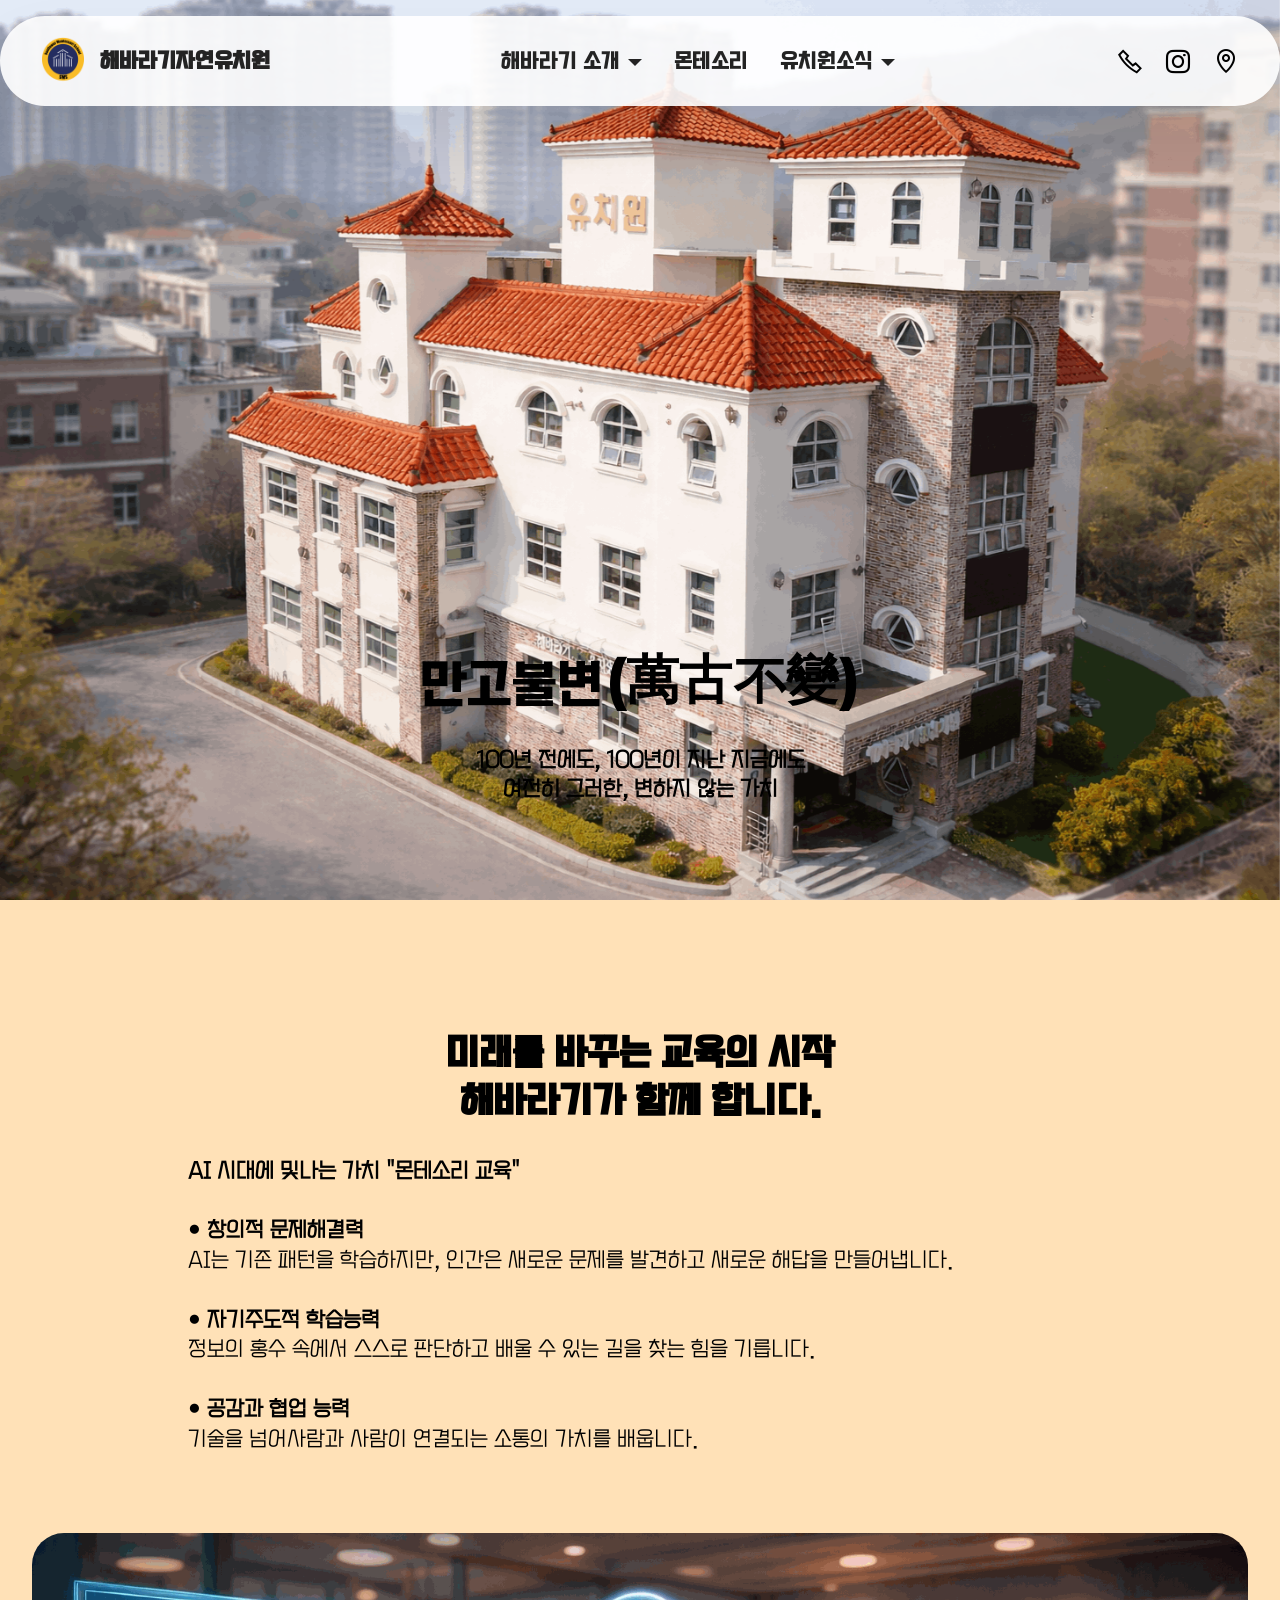
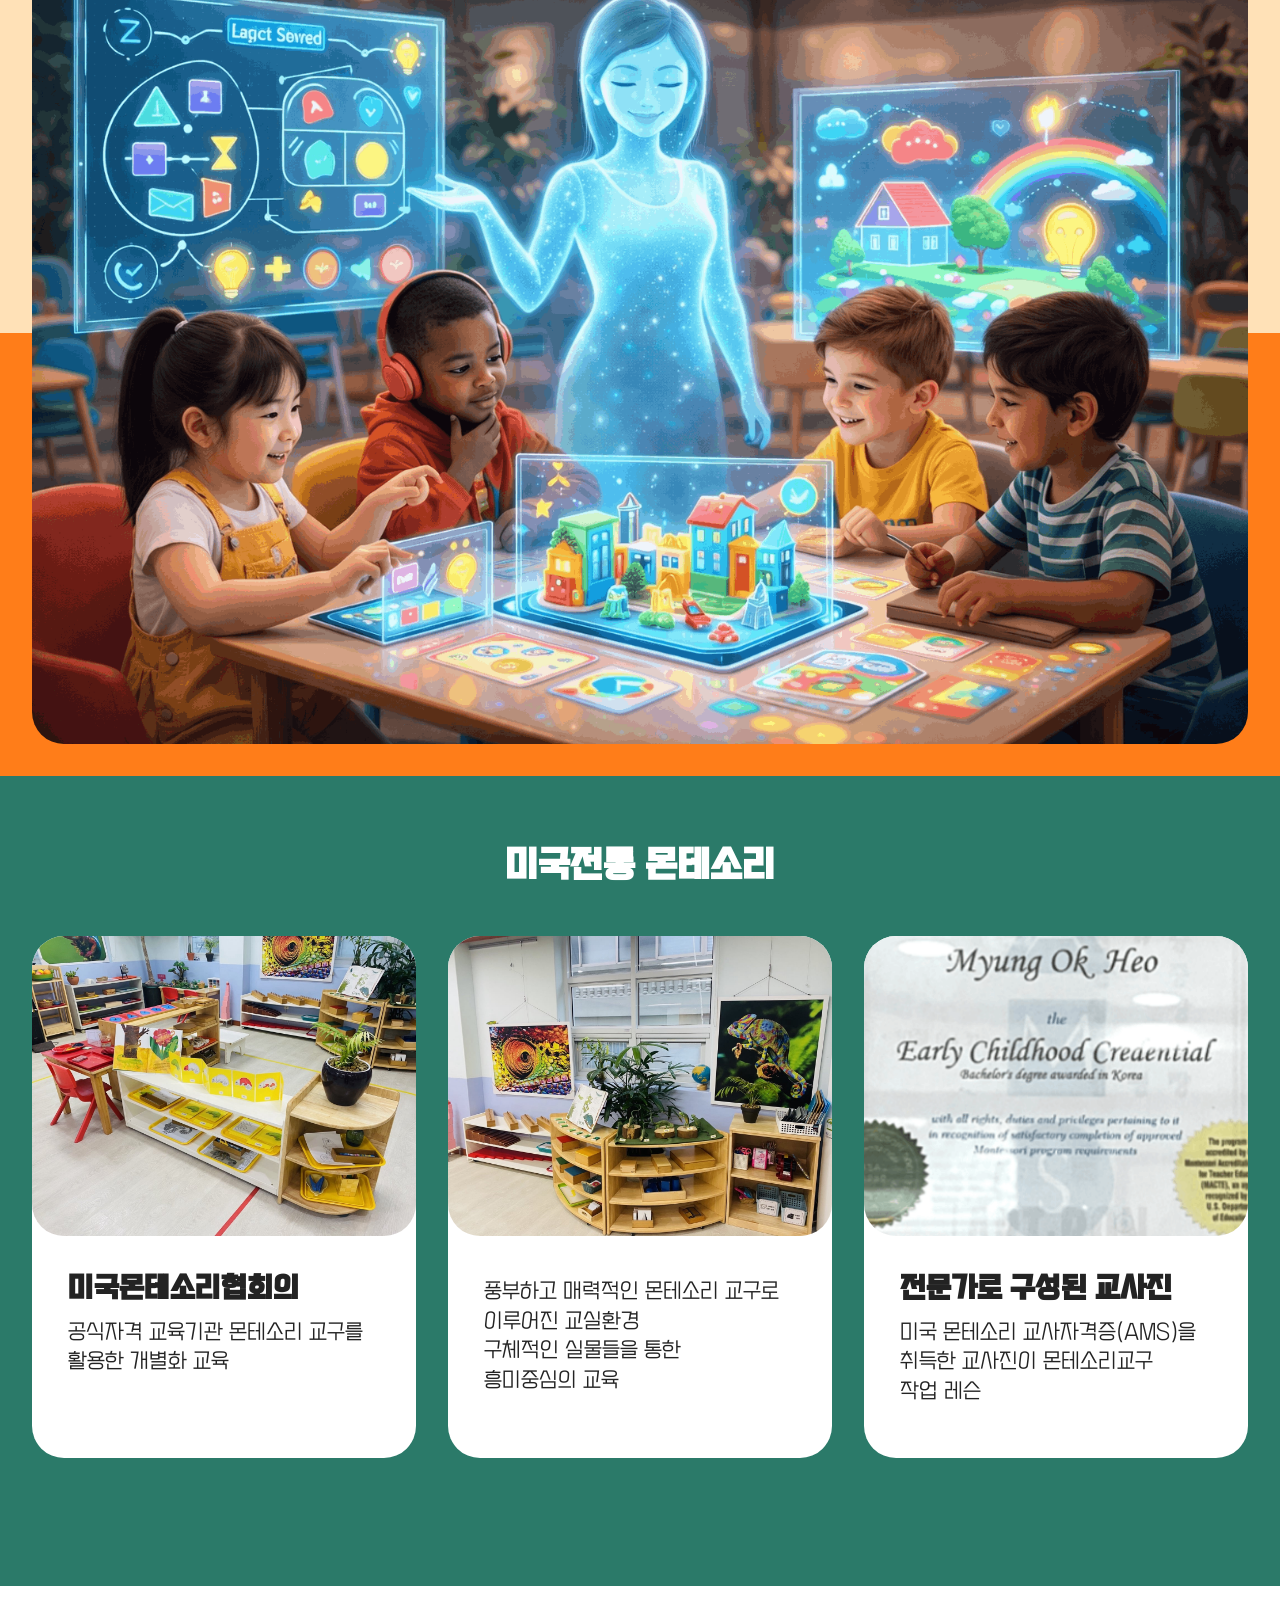
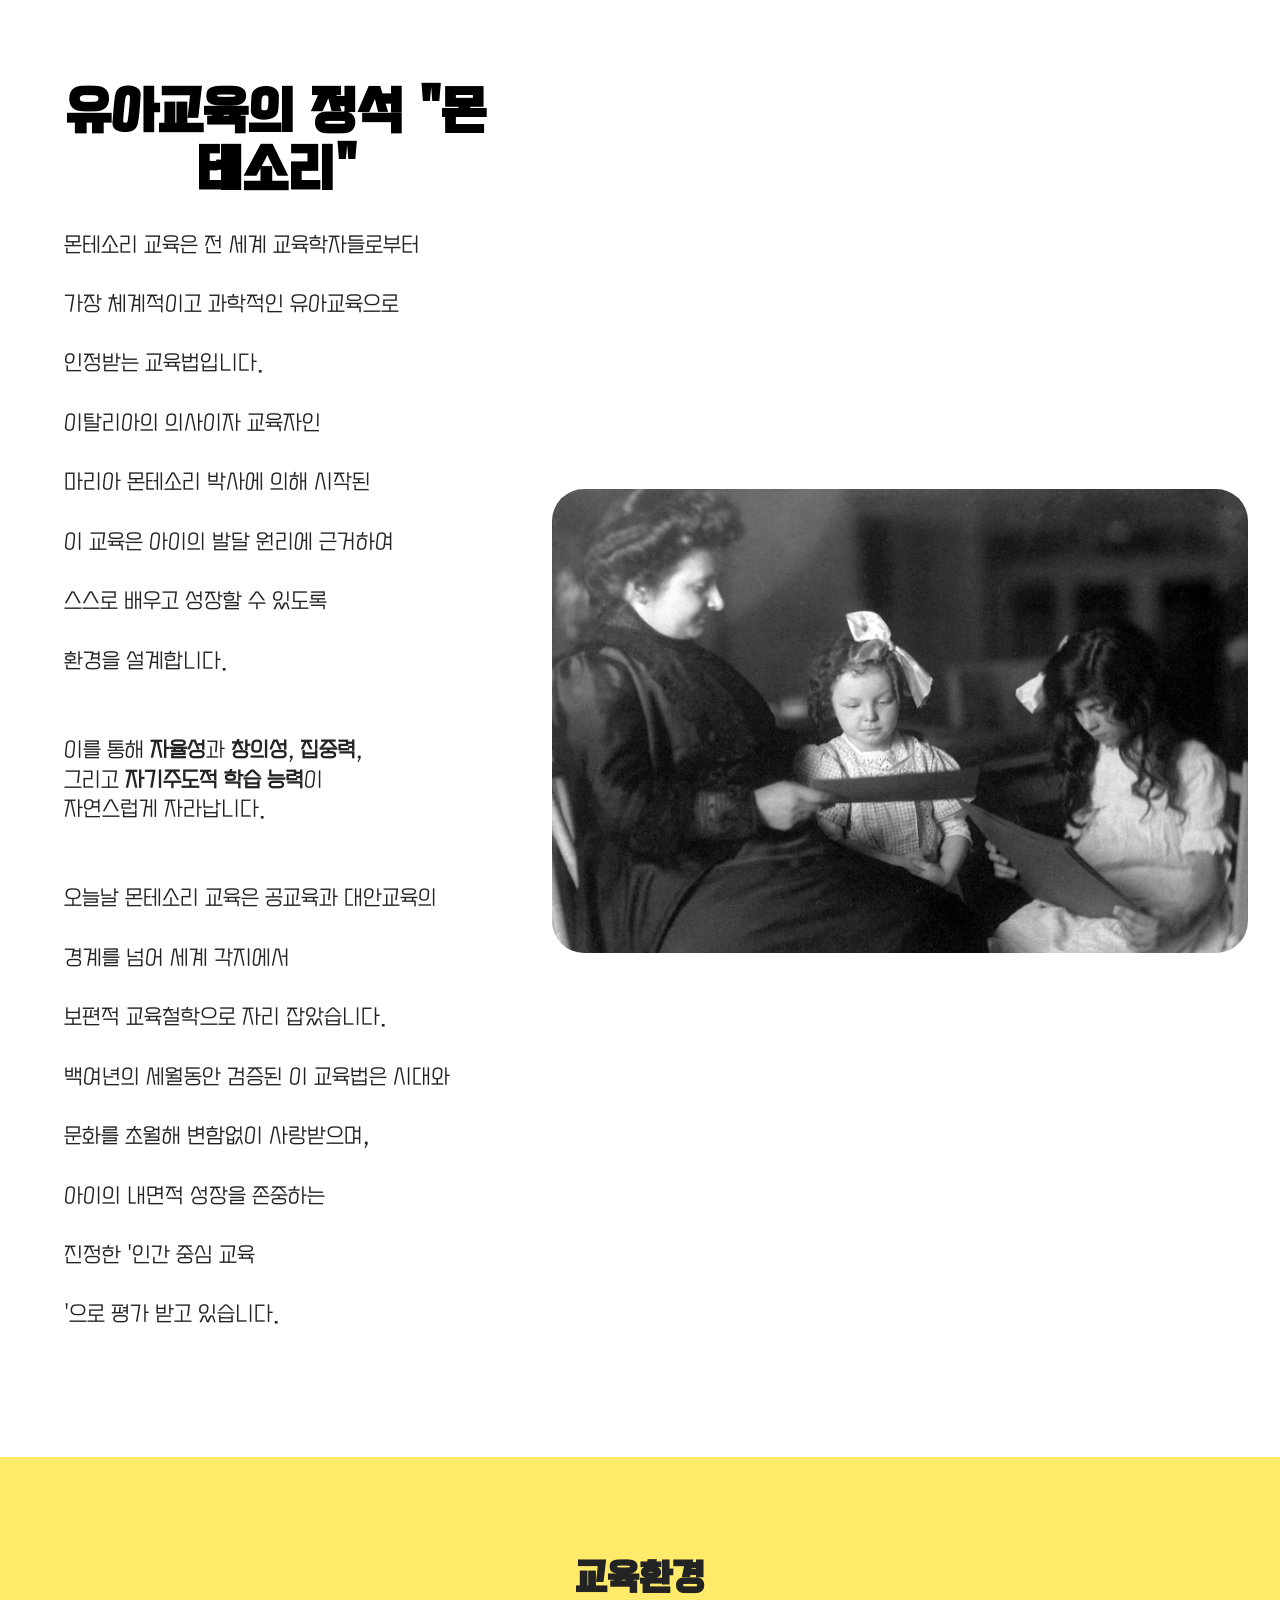
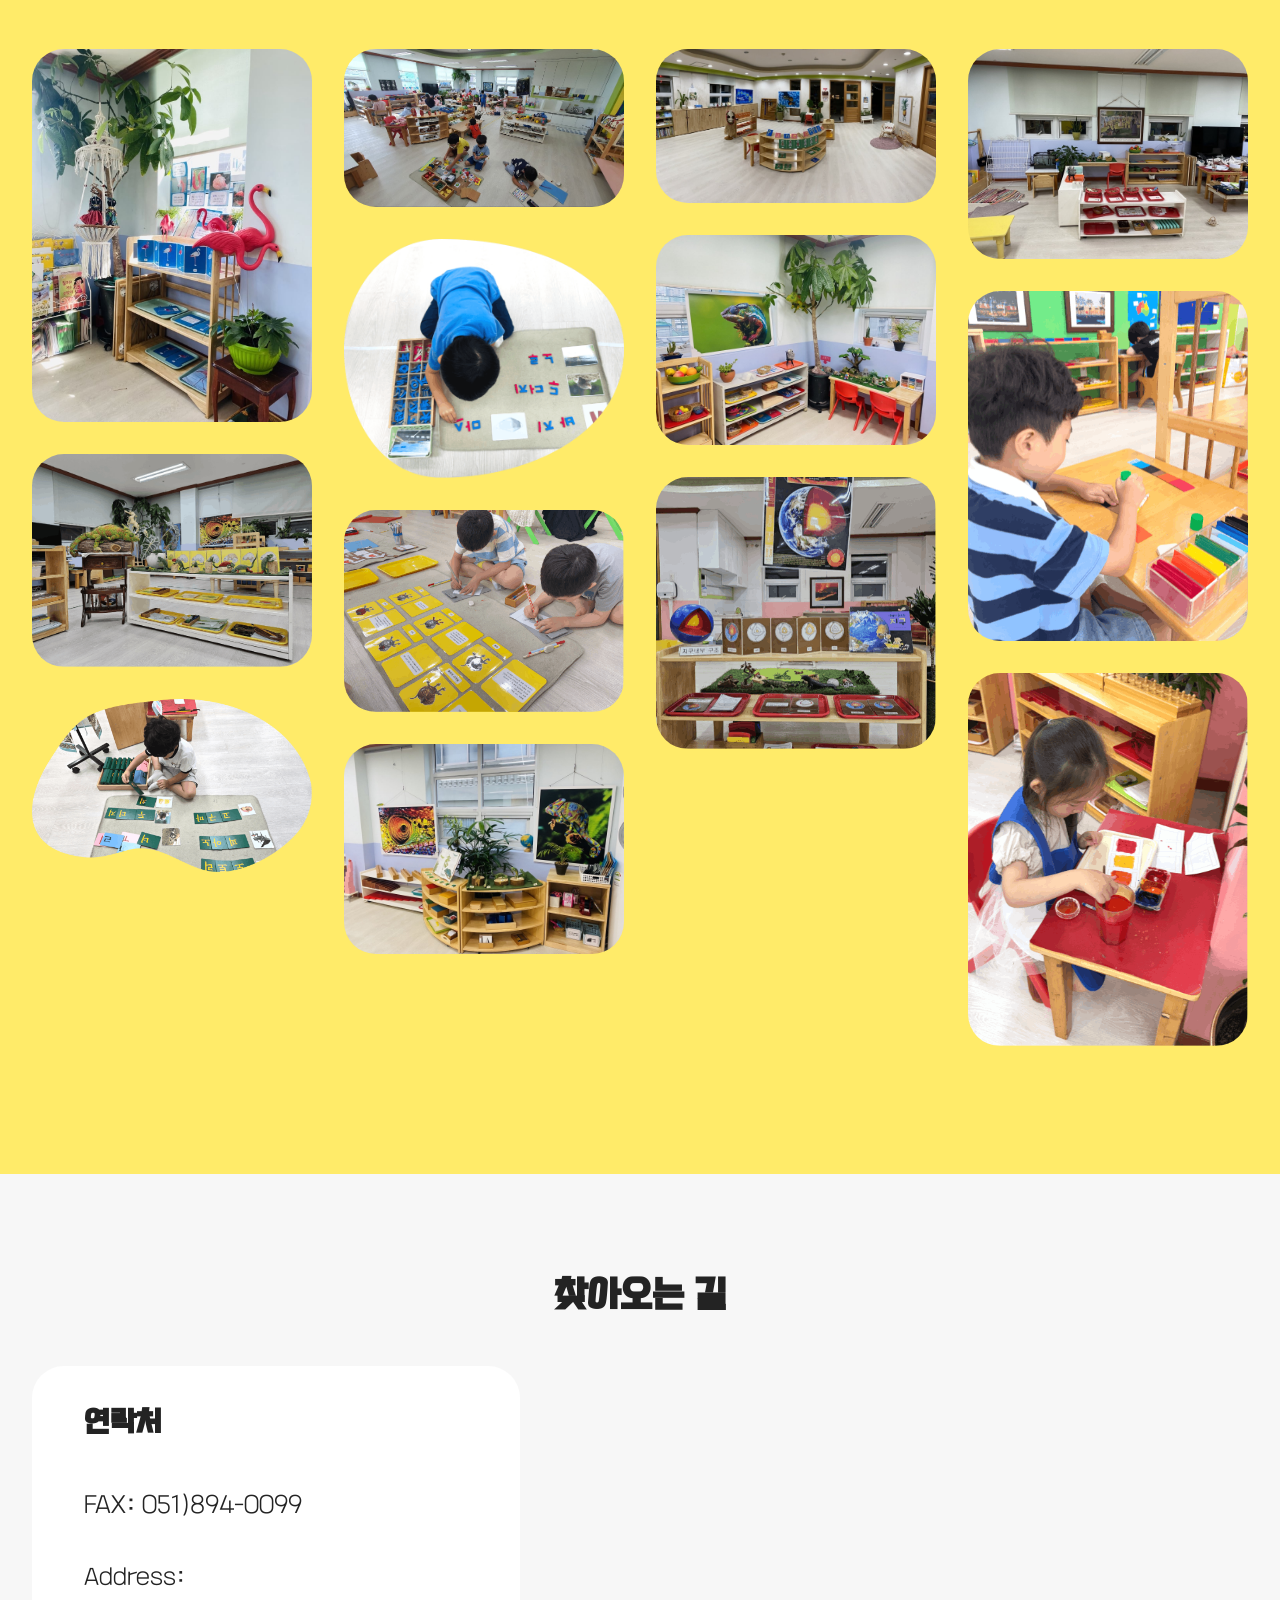
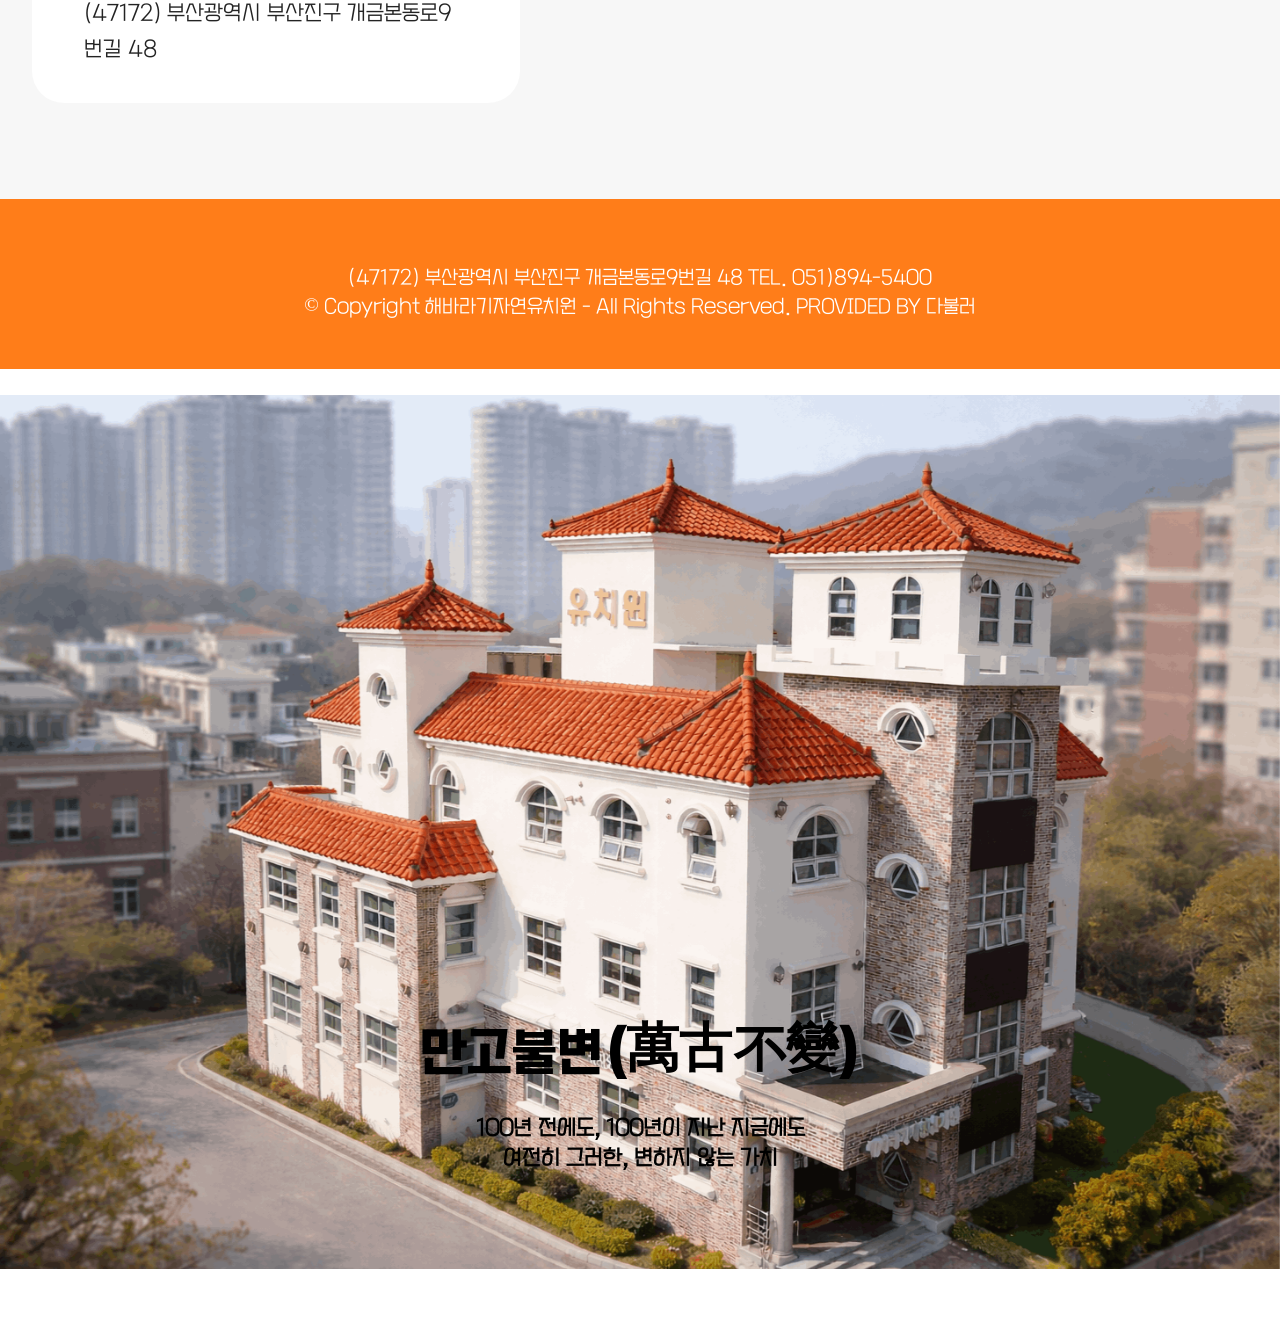
==== 5400/index.html @ 92745009 "Add files via upload" ====
<!DOCTYPE html>
<html  >
<head>
  <!-- Site made with Mobirise Website Builder v6.1.12, https://mobirise.com -->
  <meta charset="UTF-8">
  <meta http-equiv="X-UA-Compatible" content="IE=edge">
  <meta name="generator" content="Mobirise v6.1.12, mobirise.com">
  <meta name="viewport" content="width=device-width, initial-scale=1, minimum-scale=1">
  <link rel="shortcut icon" href="assets/images/impact-a-96x108.png" type="image/x-icon">
  <meta name="description" content="">
  
  
  <title>Home</title>
  <link rel="stylesheet" href="assets/web/assets/mobirise-icons2/mobirise2.css">
  <link rel="stylesheet" href="assets/bootstrap/css/bootstrap.min.css">
  <link rel="stylesheet" href="assets/parallax/jarallax.css">
  <link rel="stylesheet" href="assets/animatecss/animate.css">
  <link rel="stylesheet" href="assets/dropdown/css/style.css">
  <link rel="stylesheet" href="assets/socicon/css/styles.css">
  <link rel="stylesheet" href="assets/theme/css/style.css">
  <link rel="stylesheet" href="assets/gallery/style.css">
  <link href="assets/fonts/style.css" rel="stylesheet">
  <link rel="preload" as="style" href="assets/mobirise/css/mbr-additional.css?v=mCtqMH"><link rel="stylesheet" href="assets/mobirise/css/mbr-additional.css?v=mCtqMH" type="text/css">

  
  
  
</head>
<body>
  
  <section data-bs-version="5.1" class="menu menu2 cid-tJS6tZXiPa" once="menu" id="menu02-0">
	

	<nav class="navbar navbar-dropdown navbar-fixed-top navbar-expand-lg">
		<div class="container">
			<div class="navbar-brand">
				<span class="navbar-logo">
					
						<img src="assets/images/impact-a-96x108.png" alt="Mobirise Website Builder" style="height: 3rem;">
					
				</span>
				<span class="navbar-caption-wrap"><a class="navbar-caption text-black text-primary display-4" href="index.html#top">해바라기자연유치원</a></span>
			</div>
			<button class="navbar-toggler" type="button" data-toggle="collapse" data-bs-toggle="collapse" data-target="#navbarSupportedContent" data-bs-target="#navbarSupportedContent" aria-controls="navbarNavAltMarkup" aria-expanded="false" aria-label="Toggle navigation">
				<div class="hamburger">
					<span></span>
					<span></span>
					<span></span>
					<span></span>
				</div>
			</button>
			<div class="collapse navbar-collapse" id="navbarSupportedContent">
				<ul class="navbar-nav nav-dropdown nav-right" data-app-modern-menu="true"><li class="nav-item dropdown">
						<a class="nav-link link text-black text-primary dropdown-toggle display-4" data-toggle="dropdown-submenu" data-bs-toggle="dropdown" data-bs-auto-close="outside" aria-expanded="false">해바라기 소개</a><div class="dropdown-menu" aria-labelledby="dropdown-316"><a class="text-black text-primary dropdown-item display-4" href="index.html#header05-1">교육이념</a><a class="text-black text-primary show dropdown-item display-4" href="index.html#gallery02-v">교육환경</a><a class="text-black text-primary show dropdown-item display-4" href="index.html#contacts02-9">오시는 길</a></div>
					</li>
					<li class="nav-item">
						<a class="nav-link link text-black text-primary display-4" href="index.html#features04-w" aria-expanded="false">몬테소리</a>
					</li>
					<li class="nav-item dropdown">
						<a class="nav-link link text-black text-primary dropdown-toggle display-4" data-toggle="dropdown-submenu" data-bs-toggle="dropdown" data-bs-auto-close="outside" aria-expanded="false">유치원소식</a><div class="dropdown-menu" aria-labelledby="dropdown-300"><a class="text-black text-primary dropdown-item display-4" href="http://arialjin.synology.me/gb5/bbs/board.php?bo_table=free" target="_blank">유치원운영위원회</a><a class="text-black text-primary show dropdown-item display-4" href="http://arialjin.synology.me/gb5/bbs/board.php?bo_table=budget" target="_blank">유치원 예산</a><a class="text-black text-primary show dropdown-item display-4" href="http://arialjin.synology.me/gb5/bbs/board.php?bo_table=board" target="_blank">정량배식관리</a><a class="text-black text-primary show dropdown-item display-4" href="http://arialjin.synology.me/gb5/bbs/board.php?bo_table=notice" target="_blank">게시판<br></a></div>
					</li></ul>
				<div class="icons-menu">
					<a class="iconfont-wrapper" href="tel:051-894-5400">
						<span class="p-2 mbr-iconfont mobi-mbri-phone mobi-mbri"></span>
					</a>
					<a class="iconfont-wrapper" href="https://www.instagram.com/sunflower_kindergarten?utm_source=ig_web_button_share_sheet&igsh=ZDNlZDc0MzIxNw==" target="_blank">
						<span class="p-2 mbr-iconfont socicon-instagram socicon"></span>
					</a>
					<a class="iconfont-wrapper" href="https://kko.to/pDcYFWoPst">
						<span class="p-2 mbr-iconfont mobi-mbri-map-pin mobi-mbri"></span>
					</a>
					
				</div>
				
			</div>
		</div>
	</nav>
</section>

<section data-bs-version="5.1" class="header16 cid-vhjuQ66iPf mbr-fullscreen mbr-parallax-background" id="header17-1m">
  
  
  <div class="container-fluid">
    <div class="row">
      <div class="content-wrap col-12 col-md-12">
        <h1 class="mbr-section-title mbr-fonts-style mbr-white mb-4 display-1">
          <br>만고불변<strong>(萬古不變)</strong></h1>
        
        <p class="mbr-fonts-style mbr-text mbr-white mb-4 display-7"><strong>100년 전에도, 100년이 지난 지금에도<br>여전히 그러한, 변하지 않는 가치</strong></p>
        
      </div>
    </div>
  </div>
</section>

<section data-bs-version="5.1" class="header5 cid-tJS6uM4N87" id="header05-1">
	

	
	
	<div class="topbg"></div>
	<div class="align-center container">
		<div class="row justify-content-center">
			<div class="col-md-12 col-lg-9">
				<h1 class="mbr-section-title mbr-fonts-style mb-4 display-2"><strong>미래를 바꾸는 교육의 시작</strong><br><strong>해바라기가 함께 합니다.</strong></h1>
				<p class="mbr-text mbr-fonts-style mb-4 display-7"><strong>AI 시대에 및나는 가치 "몬테소리 교육"<br></strong><br><strong>● 창의적 문제해결력<br></strong>AI는 기존 패턴을 학습하지만, 인간은 새로운 문제를 발견하고 새로운 해답을 만들어냅니다.<br>&nbsp;<br><strong>● 자기주도적 학습능력&nbsp;<br></strong>정보의 홍수 속에서 스스로 판단하고 배울 수 있는 길을 찾는 힘을 기릅니다.&nbsp;<br><br><strong>● 공감과 협업 능력<br></strong>기술을 넘어사람과 사람이 연결되는 소통의 가치를 배웁니다.&nbsp;&nbsp;<br></p>
				
			</div>
		</div>
		<div class="row mt-5 justify-content-center">
			<div class="col-12 col-lg-12">
				<img src="assets/images/ai-education-kids-1536x1024.png" alt="" title="">
			</div>
		</div>
	</div>
</section>

<section data-bs-version="5.1" class="features4 cid-tMlEXTHLbS" id="features04-w">
	
	
	<div class="container">
		<div class="row justify-content-center">
			<div class="col-12 content-head">
				<div class="mbr-section-head mb-5">
					<h4 class="mbr-section-title mbr-fonts-style align-center mb-0 display-2"><strong>미국전통 몬테소리</strong></h4>
					
					
				</div>
			</div>
		</div>
		<div class="row">
			<div class="item features-image col-12 col-md-6 col-lg-4 active">
				<div class="item-wrapper">
					<div class="item-img">
						<img src="assets/images/kakaotalk-20260420-150603442-3-1440x1080.jpg" alt="Mobirise Website Builder" data-slide-to="0" data-bs-slide-to="0">
					</div>
					<div class="item-content">
						<h5 class="item-title mbr-fonts-style display-5">
							<strong>미국몬테소리협회의</strong></h5>
						
						<p class="mbr-text mbr-fonts-style display-7">
							공식자격 교육기관 몬테소리 교구를 활용한 개별화 교육</p>
						
					</div>

				</div>
			</div><div class="item features-image col-12 col-md-6 col-lg-4">
				<div class="item-wrapper">
					<div class="item-img">
						<img src="assets/images/kakaotalk-20260420-150603442-7-1440x1080.jpg" alt="Mobirise Website Builder" data-slide-to="1" data-bs-slide-to="1">
					</div>
					<div class="item-content">
						<h5 class="item-title mbr-fonts-style display-5"></h5>
						
						<p class="mbr-text mbr-fonts-style display-7">
							풍부하고 매력적인 몬테소리 교구로 이루어진 교실환경<br>구체적인 실물들을 통한 <br>흥미중심의 교육</p>
						
					</div>

				</div>
			</div><div class="item features-image col-12 col-md-6 col-lg-4">
				<div class="item-wrapper">
					<div class="item-img">
						<img src="assets/images/-568x290.png" alt="Mobirise Website Builder" data-slide-to="2" data-bs-slide-to="2">
					</div>
					<div class="item-content">
						<h5 class="item-title mbr-fonts-style display-5"><strong>전문가로 구성된 교사진</strong></h5>
						
						<p class="mbr-text mbr-fonts-style display-7">
							미국 몬테소리 교사자격증(AMS)을 취득한 교사진이 몬테소리교구 <br>작업 레슨</p>
						
					</div>

				</div>
			</div>
			
			
		</div>
	</div>
</section>

<section data-bs-version="5.1" class="header1 cid-tJS9vXDdRK" id="header01-7">
	

	
	

	<div class="container">
		<div class="row justify-content-center">
			<div class="col-12 col-md-12 col-lg-7 image-wrapper">
				<img class="w-100" src="assets/images/pogr0cdr0vqx-1476x984.jpg" alt="Mobirise Website Builder">
			</div>
			<div class="col-12 col-lg col-md-12">
				<div class="text-wrapper align-left">
					<h1 class="mbr-section-title mbr-fonts-style mb-4 display-1"><strong>유아교육의 정석 "몬테소리"</strong></h1>
					<p class="mbr-text mbr-fonts-style mb-4 display-7">
						몬테소리 교육은 전 세계 교육학자들로부터<br><br>가장 체계적이고 과학적인 유아교육으로<br><br>인정받는 교육법입니다.<br><br>이탈리아의 의사이자 교육자인<br><br>마리아 몬테소리 박사에 의해 시작된<br><br>이 교육은 아이의 발달 원리에 근거하여<br><br>스스로 배우고 성장할 수 있도록<br><br>환경을 설계합니다.<br><br><br>이를 통해 <strong>자율성</strong>과 <strong>창의성</strong>, <strong>집중력</strong>,<br>그리고 <strong>자기주도적 학습 능력</strong>이 <br>자연스럽게 자라납니다.<br><br><br>오늘날 몬테소리 교육은 공교육과 대안교육의<br><br>경계를 넘어 세계 각지에서<br><br>보편적 교육철학으로 자리 잡았습니다.<br><br>백여년의 세월동안 검증된 이 교육법은 시대와 <br><br>문화를 초월해 변함없이 사랑받으며,<br> <br>아이의 내면적 성장을 존중하는<br> <br>진정한 '인간 중심 교육<br><br>'으로 평가 받고 있습니다.</p>
					
				</div>
			</div>
		</div>
	</div>
</section>

<section data-bs-version="5.1" class="gallery1 mbr-gallery cid-tMlDYtQ5fF" id="gallery02-v">
    

    
    

    <div class="container-fluid">
        <div class="row justify-content-center">
            <div class="col-12 content-head">
                <div class="mbr-section-head mb-5">
                    <h3 class="mbr-section-title mbr-fonts-style align-center m-0 display-2"><strong>교육환경</strong></h3>
                    
                </div>
            </div>
        </div>
        <div class="row mbr-gallery mbr-masonry" data-masonry="{&quot;percentPosition&quot;: true }">
            
            
            
            
            
            
            <div class="col-12 col-md-6 col-lg-3 item gallery-image active">
                <div class="item-wrapper" data-toggle="modal" data-bs-toggle="modal" data-target="#vhkX4UOqXZ-modal" data-bs-target="#vhkX4UOqXZ-modal">
                    <img class="w-100" src="assets/images/kakaotalk-20260420-150603442-2-838x1117.jpg" alt="Mobirise Website Builder" data-slide-to="0" data-bs-slide-to="0" data-target="#lb-vhkX4UOqXZ" data-bs-target="#lb-vhkX4UOqXZ">
                    <div class="icon-wrapper">
                        <span class="mobi-mbri mobi-mbri-search mbr-iconfont mbr-iconfont-btn"></span>
                    </div>
                </div>
                
            </div><div class="col-12 col-md-6 col-lg-3 item gallery-image active">
                <div class="item-wrapper" data-toggle="modal" data-bs-toggle="modal" data-target="#vhkX4UOqXZ-modal" data-bs-target="#vhkX4UOqXZ-modal">
                    <img class="w-100" src="assets/images/kakaotalk-20260420-150603442-1-1382x778.jpg" alt="Mobirise Website Builder" data-slide-to="1" data-bs-slide-to="1" data-target="#lb-vhkX4UOqXZ" data-bs-target="#lb-vhkX4UOqXZ">
                    <div class="icon-wrapper">
                        <span class="mobi-mbri mobi-mbri-search mbr-iconfont mbr-iconfont-btn"></span>
                    </div>
                </div>
                
            </div><div class="col-12 col-md-6 col-lg-3 item gallery-image active">
                <div class="item-wrapper" data-toggle="modal" data-bs-toggle="modal" data-target="#vhkX4UOqXZ-modal" data-bs-target="#vhkX4UOqXZ-modal">
                    <img class="w-100" src="assets/images/kakaotalk-20260420-150603442-4-1440x791.jpg" alt="Mobirise Website Builder" data-slide-to="2" data-bs-slide-to="2" data-target="#lb-vhkX4UOqXZ" data-bs-target="#lb-vhkX4UOqXZ">
                    <div class="icon-wrapper">
                        <span class="mobi-mbri mobi-mbri-search mbr-iconfont mbr-iconfont-btn"></span>
                    </div>
                </div>
                
            </div><div class="col-12 col-md-6 col-lg-3 item gallery-image active">
                <div class="item-wrapper" data-toggle="modal" data-bs-toggle="modal" data-target="#vhkX4UOqXZ-modal" data-bs-target="#vhkX4UOqXZ-modal">
                    <img class="w-100" src="assets/images/kakaotalk-20260420-150603442-5-1440x1080.jpg" alt="Mobirise Website Builder" data-slide-to="3" data-bs-slide-to="3" data-target="#lb-vhkX4UOqXZ" data-bs-target="#lb-vhkX4UOqXZ">
                    <div class="icon-wrapper">
                        <span class="mobi-mbri mobi-mbri-search mbr-iconfont mbr-iconfont-btn"></span>
                    </div>
                </div>
                
            </div><div class="col-12 col-md-6 col-lg-3 item gallery-image active">
                <div class="item-wrapper" data-toggle="modal" data-bs-toggle="modal" data-target="#vhkX4UOqXZ-modal" data-bs-target="#vhkX4UOqXZ-modal">
                    <img class="w-100" src="assets/images/kakaotalk-20260420-150603442-6-1440x1080.jpg" alt="Mobirise Website Builder" data-slide-to="4" data-bs-slide-to="4" data-target="#lb-vhkX4UOqXZ" data-bs-target="#lb-vhkX4UOqXZ">
                    <div class="icon-wrapper">
                        <span class="mobi-mbri mobi-mbri-search mbr-iconfont mbr-iconfont-btn"></span>
                    </div>
                </div>
                
            </div><div class="col-12 col-md-6 col-lg-3 item gallery-image active">
                <div class="item-wrapper" data-toggle="modal" data-bs-toggle="modal" data-target="#vhkX4UOqXZ-modal" data-bs-target="#vhkX4UOqXZ-modal">
                    <img class="w-100" src="assets/images/4-648x553.png" alt="Mobirise Website Builder" data-slide-to="5" data-bs-slide-to="5" data-target="#lb-vhkX4UOqXZ" data-bs-target="#lb-vhkX4UOqXZ">
                    <div class="icon-wrapper">
                        <span class="mobi-mbri mobi-mbri-search mbr-iconfont mbr-iconfont-btn"></span>
                    </div>
                </div>
                
            </div><div class="col-12 col-md-6 col-lg-3 item gallery-image active">
                <div class="item-wrapper" data-toggle="modal" data-bs-toggle="modal" data-target="#vhkX4UOqXZ-modal" data-bs-target="#vhkX4UOqXZ-modal">
                    <img class="w-100" src="assets/images/5-398x497.png" alt="Mobirise Website Builder" data-slide-to="6" data-bs-slide-to="6" data-target="#lb-vhkX4UOqXZ" data-bs-target="#lb-vhkX4UOqXZ">
                    <div class="icon-wrapper">
                        <span class="mobi-mbri mobi-mbri-search mbr-iconfont mbr-iconfont-btn"></span>
                    </div>
                </div>
                
            </div><div class="col-12 col-md-6 col-lg-3 item gallery-image active">
                <div class="item-wrapper" data-toggle="modal" data-bs-toggle="modal" data-target="#vhkX4UOqXZ-modal" data-bs-target="#vhkX4UOqXZ-modal">
                    <img class="w-100" src="assets/images/7-776x589.png" alt="Mobirise Website Builder" data-slide-to="7" data-bs-slide-to="7" data-target="#lb-vhkX4UOqXZ" data-bs-target="#lb-vhkX4UOqXZ">
                    <div class="icon-wrapper">
                        <span class="mobi-mbri mobi-mbri-search mbr-iconfont mbr-iconfont-btn"></span>
                    </div>
                </div>
                
            </div><div class="col-12 col-md-6 col-lg-3 item gallery-image active">
                <div class="item-wrapper" data-toggle="modal" data-bs-toggle="modal" data-target="#vhkX4UOqXZ-modal" data-bs-target="#vhkX4UOqXZ-modal">
                    <img class="w-100" src="assets/images/8-497x482.png" alt="Mobirise Website Builder" data-slide-to="8" data-bs-slide-to="8" data-target="#lb-vhkX4UOqXZ" data-bs-target="#lb-vhkX4UOqXZ">
                    <div class="icon-wrapper">
                        <span class="mobi-mbri mobi-mbri-search mbr-iconfont mbr-iconfont-btn"></span>
                    </div>
                </div>
                
            </div><div class="col-12 col-md-6 col-lg-3 item gallery-image active">
                <div class="item-wrapper" data-toggle="modal" data-bs-toggle="modal" data-target="#vhkX4UOqXZ-modal" data-bs-target="#vhkX4UOqXZ-modal">
                    <img class="w-100" src="assets/images/9-487x351.png" alt="Mobirise Website Builder" data-slide-to="9" data-bs-slide-to="9" data-target="#lb-vhkX4UOqXZ" data-bs-target="#lb-vhkX4UOqXZ">
                    <div class="icon-wrapper">
                        <span class="mobi-mbri mobi-mbri-search mbr-iconfont mbr-iconfont-btn"></span>
                    </div>
                </div>
                
            </div><div class="col-12 col-md-6 col-lg-3 item gallery-image active">
                <div class="item-wrapper" data-toggle="modal" data-bs-toggle="modal" data-target="#vhkX4UOqXZ-modal" data-bs-target="#vhkX4UOqXZ-modal">
                    <img class="w-100" src="assets/images/2-395x526.png" alt="Mobirise Website Builder" data-slide-to="10" data-bs-slide-to="10" data-target="#lb-vhkX4UOqXZ" data-bs-target="#lb-vhkX4UOqXZ">
                    <div class="icon-wrapper">
                        <span class="mobi-mbri mobi-mbri-search mbr-iconfont mbr-iconfont-btn"></span>
                    </div>
                </div>
                
            </div><div class="col-12 col-md-6 col-lg-3 item gallery-image active">
                <div class="item-wrapper" data-toggle="modal" data-bs-toggle="modal" data-target="#vhkX4UOqXZ-modal" data-bs-target="#vhkX4UOqXZ-modal">
                    <img class="w-100" src="assets/images/3-968x600.png" alt="Mobirise Website Builder" data-slide-to="11" data-bs-slide-to="11" data-target="#lb-vhkX4UOqXZ" data-bs-target="#lb-vhkX4UOqXZ">
                    <div class="icon-wrapper">
                        <span class="mobi-mbri mobi-mbri-search mbr-iconfont mbr-iconfont-btn"></span>
                    </div>
                </div>
                
            </div><div class="col-12 col-md-6 col-lg-3 item gallery-image active">
                <div class="item-wrapper" data-toggle="modal" data-bs-toggle="modal" data-target="#vhkX4UOqXZ-modal" data-bs-target="#vhkX4UOqXZ-modal">
                    <img class="w-100" src="assets/images/kakaotalk-20260420-150603442-7-1440x1080.jpg" alt="Mobirise Website Builder" data-slide-to="12" data-bs-slide-to="12" data-target="#lb-vhkX4UOqXZ" data-bs-target="#lb-vhkX4UOqXZ">
                    <div class="icon-wrapper">
                        <span class="mobi-mbri mobi-mbri-search mbr-iconfont mbr-iconfont-btn"></span>
                    </div>
                </div>
                
            </div>
        </div>

        <div class="modal mbr-slider" tabindex="-1" role="dialog" aria-hidden="true" id="vhkX4UOqXZ-modal">
            <div class="modal-dialog" role="document">
                <div class="modal-content">
                    <div class="modal-body">
                        <div class="carousel slide" id="lb-vhkX4UOqXZ" data-interval="5000" data-bs-interval="5000">
                            <div class="carousel-inner">
                                
                                
                                
                                
                                
                                
                                <div class="carousel-item active">
                                    <img class="d-block w-100" src="assets/images/kakaotalk-20260420-150603442-2-838x1117.jpg" alt="Mobirise Website Builder">
                                </div><div class="carousel-item">
                                    <img class="d-block w-100" src="assets/images/kakaotalk-20260420-150603442-1-1382x778.jpg" alt="Mobirise Website Builder">
                                </div><div class="carousel-item">
                                    <img class="d-block w-100" src="assets/images/kakaotalk-20260420-150603442-4-1440x791.jpg" alt="Mobirise Website Builder">
                                </div><div class="carousel-item">
                                    <img class="d-block w-100" src="assets/images/kakaotalk-20260420-150603442-5-1440x1080.jpg" alt="Mobirise Website Builder">
                                </div><div class="carousel-item">
                                    <img class="d-block w-100" src="assets/images/kakaotalk-20260420-150603442-6-1440x1080.jpg" alt="Mobirise Website Builder">
                                </div><div class="carousel-item">
                                    <img class="d-block w-100" src="assets/images/4-648x553.png" alt="Mobirise Website Builder">
                                </div><div class="carousel-item">
                                    <img class="d-block w-100" src="assets/images/5-398x497.png" alt="Mobirise Website Builder">
                                </div><div class="carousel-item">
                                    <img class="d-block w-100" src="assets/images/7-776x589.png" alt="Mobirise Website Builder">
                                </div><div class="carousel-item">
                                    <img class="d-block w-100" src="assets/images/8-497x482.png" alt="Mobirise Website Builder">
                                </div><div class="carousel-item">
                                    <img class="d-block w-100" src="assets/images/9-487x351.png" alt="Mobirise Website Builder">
                                </div><div class="carousel-item">
                                    <img class="d-block w-100" src="assets/images/2-395x526.png" alt="Mobirise Website Builder">
                                </div><div class="carousel-item">
                                    <img class="d-block w-100" src="assets/images/3-968x600.png" alt="Mobirise Website Builder">
                                </div><div class="carousel-item">
                                    <img class="d-block w-100" src="assets/images/kakaotalk-20260420-150603442-7-1440x1080.jpg" alt="Mobirise Website Builder">
                                </div>
                            </div>
                            <ol class="carousel-indicators">
                                <li data-slide-to="0" data-bs-slide-to="0" class="active" data-target="#lb-vhkX4UOqXZ" data-bs-target="#lb-vhkX4UOqXZ"></li><li data-slide-to="1" data-bs-slide-to="1" class="" data-target="#lb-vhkX4UOqXZ" data-bs-target="#lb-vhkX4UOqXZ"></li><li data-slide-to="2" data-bs-slide-to="2" class="" data-target="#lb-vhkX4UOqXZ" data-bs-target="#lb-vhkX4UOqXZ"></li><li data-slide-to="3" data-bs-slide-to="3" class="" data-target="#lb-vhkX4UOqXZ" data-bs-target="#lb-vhkX4UOqXZ"></li><li data-slide-to="4" data-bs-slide-to="4" class="" data-target="#lb-vhkX4UOqXZ" data-bs-target="#lb-vhkX4UOqXZ"></li><li data-slide-to="5" data-bs-slide-to="5" class="" data-target="#lb-vhkX4UOqXZ" data-bs-target="#lb-vhkX4UOqXZ"></li><li data-slide-to="6" data-bs-slide-to="6" class="" data-target="#lb-vhkX4UOqXZ" data-bs-target="#lb-vhkX4UOqXZ"></li><li data-slide-to="7" data-bs-slide-to="7" class="" data-target="#lb-vhkX4UOqXZ" data-bs-target="#lb-vhkX4UOqXZ"></li><li data-slide-to="8" data-bs-slide-to="8" class="" data-target="#lb-vhkX4UOqXZ" data-bs-target="#lb-vhkX4UOqXZ"></li><li data-slide-to="9" data-bs-slide-to="9" class="" data-target="#lb-vhkX4UOqXZ" data-bs-target="#lb-vhkX4UOqXZ"></li><li data-slide-to="10" data-bs-slide-to="10" class="" data-target="#lb-vhkX4UOqXZ" data-bs-target="#lb-vhkX4UOqXZ"></li><li data-slide-to="11" data-bs-slide-to="11" class="" data-target="#lb-vhkX4UOqXZ" data-bs-target="#lb-vhkX4UOqXZ"></li><li data-slide-to="12" data-bs-slide-to="12" class="" data-target="#lb-vhkX4UOqXZ" data-bs-target="#lb-vhkX4UOqXZ"></li>
                                
                                
                                
                                
                                
                                
                            </ol>
                            <a role="button" href="" class="close" data-dismiss="modal" data-bs-dismiss="modal" aria-label="Close">
                            </a>
                            <a class="carousel-control-prev carousel-control" role="button" data-slide="prev" data-bs-slide="prev" href="#lb-vhkX4UOqXZ">
                                <span class="mobi-mbri mobi-mbri-arrow-prev" aria-hidden="true"></span>
                                <span class="sr-only visually-hidden">Previous</span>
                            </a>
                            <a class="carousel-control-next carousel-control" role="button" data-slide="next" data-bs-slide="next" href="#lb-vhkX4UOqXZ">
                                <span class="mobi-mbri mobi-mbri-arrow-next" aria-hidden="true"></span>
                                <span class="sr-only visually-hidden">Next</span>
                            </a>
                        </div>
                    </div>
                </div>
            </div>
        </div>
    </div>
</section>

<section data-bs-version="5.1" class="contacts2 map1 cid-tLdYHD757A" id="contacts02-9">

    

    
    <div class="container">
        <div class="mbr-section-head mb-5">
            <h3 class="mbr-section-title mbr-fonts-style align-center mb-0 display-2"><strong>찾아오는 길</strong></h3>
            
        </div>
        <div class="row justify-content-center mt-4">
            <div class="card col-12 col-md-5">
                <div class="card-wrapper">
                    <div class="text-wrapper">
                        <h5 class="cardTitle mbr-fonts-style mb-2 display-5"><strong>연락처</strong></h5>
                    <ul class="list mbr-fonts-style display-7">
                        <li class="mbr-text item-wrap"><span style="font-size: 1.4rem;">Phone: </span><a href="tel:051-894-5400" class="text-primary" style="font-size: 1.4rem;">051)894-5400</a><br></li>
                        <li class="mbr-text item-wrap"><span style="font-size: 1.4rem;">FAX: 051)894-0099</span><br></li><li class="mbr-text item-wrap"><br></li>
                        <li class="mbr-text item-wrap">Address: </li><li class="mbr-text item-wrap">(47172) 부산광역시 부산진구 개금본동로9번길 48</li>
                    </ul>
                    </div>
                </div>
            </div>
            <div class="map-wrapper col-12 col-md-7">
                <div class="google-map"><iframe frameborder="0" style="border:0" src="https://naver.me/x4Fx0gFU" allowfullscreen=""></iframe></div>
            </div>
        </div>
    </div>
</section>

<section data-bs-version="5.1" class="footer1 programm5 cid-tJS9NNcTLZ" once="footers" id="footer03-8">

        

    

    <div class="container">
        <div class="row">

            

            <div class="col-12">
                
            </div>
            <div class="col-12 mt-5">
                <p class="mbr-fonts-style copyright new-font">(47172) 부산광역시 부산진구 개금본동로9번길 48 TEL. 051)894-5400<br>© Copyright 해바라기자연유치원 - All Rights Reserved. PROVIDED BY 다불러</p>
            </div>
        </div>
    </div>
</section>

<section data-bs-version="5.1" class="header16 cid-vhkThtdWBf mbr-fullscreen mbr-parallax-background" id="header17-1o">
  
  
  <div class="container-fluid">
    <div class="row">
      <div class="content-wrap col-12 col-md-12">
        <h1 class="mbr-section-title mbr-fonts-style mbr-white mb-4 display-1">
          <br>만고불변<strong>(萬古不變)</strong></h1>
        
        <p class="mbr-fonts-style mbr-text mbr-white mb-4 display-7"><strong>100년 전에도, 100년이 지난 지금에도<br>여전히 그러한, 변하지 않는 가치</strong></p>
        
      </div>
    </div>
  </div>
</section><section class="display-7" style="padding: 0;align-items: center;justify-content: center;flex-wrap: wrap;    align-content: center;display: flex;position: relative;height: 4rem;"><a href="https://mobiri.se/2156135" style="flex: 1 1;height: 4rem;position: absolute;width: 100%;z-index: 1;"><img alt="" style="height: 4rem;" src="[data-uri]"></a><p style="margin: 0;text-align: center;" class="display-7">&#8204;</p><a style="z-index:1" href="https://mobirise.com/builder/ai-website-creator.html">Best AI Website Creator</a></section><script src="assets/bootstrap/js/bootstrap.bundle.min.js"></script>  <script src="assets/parallax/jarallax.js"></script>  <script src="assets/smoothscroll/smooth-scroll.js"></script>  <script src="assets/ytplayer/index.js"></script>  <script src="assets/dropdown/js/navbar-dropdown.js"></script>  <script src="assets/masonry/masonry.pkgd.min.js"></script>  <script src="assets/imagesloaded/imagesloaded.pkgd.min.js"></script>  <script src="assets/theme/js/script.js"></script>  <script src="assets/gallery/player.min.js"></script>  <script src="assets/gallery/script.js"></script>  
  
  
  <input name="animation" type="hidden">
  </body>
</html>
---- 5400/assets/web/assets/mobirise-icons2/mobirise2.css ----
@font-face {
  font-family: 'Moririse2';
  font-display: swap;
  src:  url('mobirise2.eot?f2bix4');
  src:  url('mobirise2.eot?f2bix4#iefix') format('embedded-opentype'),
    url('mobirise2.woff2?f2bix4') format('woff2'),
    url('mobirise2.woff?f2bix4') format('woff'),
    url('mobirise2.ttf?f2bix4') format('truetype'),
    url('mobirise2.svg?f2bix4#mobirise2') format('svg');
  font-weight: normal;
  font-style: normal;
}

[class^="mobi-"], [class*=" mobi-"] {
  /* use !important to prevent issues with browser extensions that change fonts */
  font-family: 'Moririse2' !important;
  speak: none;
  font-style: normal;
  font-weight: normal;
  font-variant: normal;
  text-transform: none;
  line-height: 1;

  /* Better Font Rendering =========== */
  -webkit-font-smoothing: antialiased;
  -moz-osx-font-smoothing: grayscale;
}

.mobi-mbri-add-submenu:before {
  content: "\e900";
}
.mobi-mbri-alert:before {
  content: "\e901";
}
.mobi-mbri-align-center:before {
  content: "\e902";
}
.mobi-mbri-align-justify:before {
  content: "\e903";
}
.mobi-mbri-align-left:before {
  content: "\e904";
}
.mobi-mbri-align-right:before {
  content: "\e905";
}
.mobi-mbri-android:before {
  content: "\e906";
}
.mobi-mbri-apple:before {
  content: "\e907";
}
.mobi-mbri-arrow-down:before {
  content: "\e908";
}
.mobi-mbri-arrow-next:before {
  content: "\e909";
}
.mobi-mbri-arrow-prev:before {
  content: "\e90a";
}
.mobi-mbri-arrow-up:before {
  content: "\e90b";
}
.mobi-mbri-bold:before {
  content: "\e90c";
}
.mobi-mbri-bookmark:before {
  content: "\e90d";
}
.mobi-mbri-bootstrap:before {
  content: "\e90e";
}
.mobi-mbri-briefcase:before {
  content: "\e90f";
}
.mobi-mbri-browse:before {
  content: "\e910";
}
.mobi-mbri-bulleted-list:before {
  content: "\e911";
}
.mobi-mbri-calendar:before {
  content: "\e912";
}
.mobi-mbri-camera:before {
  content: "\e913";
}
.mobi-mbri-cart-add:before {
  content: "\e914";
}
.mobi-mbri-cart-full:before {
  content: "\e915";
}
.mobi-mbri-cash:before {
  content: "\e916";
}
.mobi-mbri-change-style:before {
  content: "\e917";
}
.mobi-mbri-chat:before {
  content: "\e918";
}
.mobi-mbri-clock:before {
  content: "\e919";
}
.mobi-mbri-close:before {
  content: "\e91a";
}
.mobi-mbri-cloud:before {
  content: "\e91b";
}
.mobi-mbri-code:before {
  content: "\e91c";
}
.mobi-mbri-contact-form:before {
  content: "\e91d";
}
.mobi-mbri-credit-card:before {
  content: "\e91e";
}
.mobi-mbri-cursor-click:before {
  content: "\e91f";
}
.mobi-mbri-cust-feedback:before {
  content: "\e920";
}
.mobi-mbri-database:before {
  content: "\e921";
}
.mobi-mbri-delivery:before {
  content: "\e922";
}
.mobi-mbri-desktop:before {
  content: "\e923";
}
.mobi-mbri-devices:before {
  content: "\e924";
}
.mobi-mbri-down:before {
  content: "\e925";
}
.mobi-mbri-download-2:before {
  content: "\e926";
}
.mobi-mbri-download:before {
  content: "\e927";
}
.mobi-mbri-drag-n-drop-2:before {
  content: "\e928";
}
.mobi-mbri-drag-n-drop:before {
  content: "\e929";
}
.mobi-mbri-edit-2:before {
  content: "\e92a";
}
.mobi-mbri-edit:before {
  content: "\e92b";
}
.mobi-mbri-error:before {
  content: "\e92c";
}
.mobi-mbri-extension:before {
  content: "\e92d";
}
.mobi-mbri-features:before {
  content: "\e92e";
}
.mobi-mbri-file:before {
  content: "\e92f";
}
.mobi-mbri-flag:before {
  content: "\e930";
}
.mobi-mbri-folder:before {
  content: "\e931";
}
.mobi-mbri-gift:before {
  content: "\e932";
}
.mobi-mbri-github:before {
  content: "\e933";
}
.mobi-mbri-globe-2:before {
  content: "\e934";
}
.mobi-mbri-globe:before {
  content: "\e935";
}
.mobi-mbri-growing-chart:before {
  content: "\e936";
}
.mobi-mbri-hearth:before {
  content: "\e937";
}
.mobi-mbri-help:before {
  content: "\e938";
}
.mobi-mbri-home:before {
  content: "\e939";
}
.mobi-mbri-hot-cup:before {
  content: "\e93a";
}
.mobi-mbri-idea:before {
  content: "\e93b";
}
.mobi-mbri-image-gallery:before {
  content: "\e93c";
}
.mobi-mbri-image-slider:before {
  content: "\e93d";
}
.mobi-mbri-info:before {
  content: "\e93e";
}
.mobi-mbri-italic:before {
  content: "\e93f";
}
.mobi-mbri-key:before {
  content: "\e940";
}
.mobi-mbri-laptop:before {
  content: "\e941";
}
.mobi-mbri-layers:before {
  content: "\e942";
}
.mobi-mbri-left-right:before {
  content: "\e943";
}
.mobi-mbri-left:before {
  content: "\e944";
}
.mobi-mbri-letter:before {
  content: "\e945";
}
.mobi-mbri-like:before {
  content: "\e946";
}
.mobi-mbri-link:before {
  content: "\e947";
}
.mobi-mbri-lock:before {
  content: "\e948";
}
.mobi-mbri-login:before {
  content: "\e949";
}
.mobi-mbri-logout:before {
  content: "\e94a";
}
.mobi-mbri-magic-stick:before {
  content: "\e94b";
}
.mobi-mbri-map-pin:before {
  content: "\e94c";
}
.mobi-mbri-menu:before {
  content: "\e94d";
}
.mobi-mbri-mobile-2:before {
  content: "\e94e";
}
.mobi-mbri-mobile-horizontal:before {
  content: "\e94f";
}
.mobi-mbri-mobile:before {
  content: "\e950";
}
.mobi-mbri-mobirise:before {
  content: "\e951";
}
.mobi-mbri-more-horizontal:before {
  content: "\e952";
}
.mobi-mbri-more-vertical:before {
  content: "\e953";
}
.mobi-mbri-music:before {
  content: "\e954";
}
.mobi-mbri-new-file:before {
  content: "\e955";
}
.mobi-mbri-numbered-list:before {
  content: "\e956";
}
.mobi-mbri-opened-folder:before {
  content: "\e957";
}
.mobi-mbri-pages:before {
  content: "\e958";
}
.mobi-mbri-paper-plane:before {
  content: "\e959";
}
.mobi-mbri-paperclip:before {
  content: "\e95a";
}
.mobi-mbri-phone:before {
  content: "\e95b";
}
.mobi-mbri-photo:before {
  content: "\e95c";
}
.mobi-mbri-photos:before {
  content: "\e95d";
}
.mobi-mbri-pin:before {
  content: "\e95e";
}
.mobi-mbri-play:before {
  content: "\e95f";
}
.mobi-mbri-plus:before {
  content: "\e960";
}
.mobi-mbri-preview:before {
  content: "\e961";
}
.mobi-mbri-print:before {
  content: "\e962";
}
.mobi-mbri-protect:before {
  content: "\e963";
}
.mobi-mbri-question:before {
  content: "\e964";
}
.mobi-mbri-quote-left:before {
  content: "\e965";
}
.mobi-mbri-quote-right:before {
  content: "\e966";
}
.mobi-mbri-redo:before {
  content: "\e967";
}
.mobi-mbri-refresh:before {
  content: "\e968";
}
.mobi-mbri-responsive-2:before {
  content: "\e969";
}
.mobi-mbri-responsive:before {
  content: "\e96a";
}
.mobi-mbri-right:before {
  content: "\e96b";
}
.mobi-mbri-rocket:before {
  content: "\e96c";
}
.mobi-mbri-sad-face:before {
  content: "\e96d";
}
.mobi-mbri-sale:before {
  content: "\e96e";
}
.mobi-mbri-save:before {
  content: "\e96f";
}
.mobi-mbri-search:before {
  content: "\e970";
}
.mobi-mbri-setting-2:before {
  content: "\e971";
}
.mobi-mbri-setting-3:before {
  content: "\e972";
}
.mobi-mbri-setting:before {
  content: "\e973";
}
.mobi-mbri-share:before {
  content: "\e974";
}
.mobi-mbri-shopping-bag:before {
  content: "\e975";
}
.mobi-mbri-shopping-basket:before {
  content: "\e976";
}
.mobi-mbri-shopping-cart:before {
  content: "\e977";
}
.mobi-mbri-sites:before {
  content: "\e978";
}
.mobi-mbri-smile-face:before {
  content: "\e979";
}
.mobi-mbri-speed:before {
  content: "\e97a";
}
.mobi-mbri-star:before {
  content: "\e97b";
}
.mobi-mbri-success:before {
  content: "\e97c";
}
.mobi-mbri-sun:before {
  content: "\e97d";
}
.mobi-mbri-sun2:before {
  content: "\e97e";
}
.mobi-mbri-tablet-vertical:before {
  content: "\e97f";
}
.mobi-mbri-tablet:before {
  content: "\e980";
}
.mobi-mbri-target:before {
  content: "\e981";
}
.mobi-mbri-timer:before {
  content: "\e982";
}
.mobi-mbri-to-ftp:before {
  content: "\e983";
}
.mobi-mbri-to-local-drive:before {
  content: "\e984";
}
.mobi-mbri-touch-swipe:before {
  content: "\e985";
}
.mobi-mbri-touch:before {
  content: "\e986";
}
.mobi-mbri-trash:before {
  content: "\e987";
}
.mobi-mbri-underline:before {
  content: "\e988";
}
.mobi-mbri-undo:before {
  content: "\e989";
}
.mobi-mbri-unlink:before {
  content: "\e98a";
}
.mobi-mbri-unlock:before {
  content: "\e98b";
}
.mobi-mbri-up-down:before {
  content: "\e98c";
}
.mobi-mbri-up:before {
  content: "\e98d";
}
.mobi-mbri-update:before {
  content: "\e98e";
}
.mobi-mbri-upload-2:before {
  content: "\e98f";
}
.mobi-mbri-upload:before {
  content: "\e990";
}
.mobi-mbri-user-2:before {
  content: "\e991";
}
.mobi-mbri-user:before {
  content: "\e992";
}
.mobi-mbri-users:before {
  content: "\e993";
}
.mobi-mbri-video-play:before {
  content: "\e994";
}
.mobi-mbri-video:before {
  content: "\e995";
}
.mobi-mbri-watch:before {
  content: "\e996";
}
.mobi-mbri-website-theme-2:before {
  content: "\e997";
}
.mobi-mbri-website-theme:before {
  content: "\e998";
}
.mobi-mbri-wifi:before {
  content: "\e999";
}
.mobi-mbri-windows:before {
  content: "\e99a";
}
.mobi-mbri-zoom-in:before {
  content: "\e99b";
}
.mobi-mbri-zoom-out:before {
  content: "\e99c";
}
---- 5400/assets/parallax/jarallax.css ----
.jarallax {
    position: relative;
    z-index: 0;
}
.jarallax > .jarallax-img {
    position: absolute;
    object-fit: cover;
    /* support for plugin https://github.com/bfred-it/object-fit-images */
    font-family: 'object-fit: cover;';
    top: 0;
    left: 0;
    width: 100%;
    height: 100%;
    z-index: -1;
}
---- 5400/assets/dropdown/css/style.css ----
.navbar-dropdown {
  left: 0;
  padding: 0;
  position: absolute;
  right: 0;
  top: 0;
  transition: all 0.45s ease;
  z-index: 1030;
  background: #282828; }
  .navbar-dropdown .navbar-logo {
    margin-right: 0.8rem;
    transition: margin 0.3s ease-in-out;
    vertical-align: middle; }
    .navbar-dropdown .navbar-logo img {
      height: 3.125rem;
      transition: all 0.3s ease-in-out; }
    .navbar-dropdown .navbar-logo.mbr-iconfont {
      font-size: 3.125rem;
      line-height: 3.125rem; }
  .navbar-dropdown .navbar-caption {
    font-weight: 700;
    white-space: normal;
    vertical-align: -4px;
    line-height: 3.125rem !important; }
    .navbar-dropdown .navbar-caption, .navbar-dropdown .navbar-caption:hover {
      color: inherit;
      text-decoration: none; }
  .navbar-dropdown .mbr-iconfont + .navbar-caption {
    vertical-align: -1px; }
  .navbar-dropdown.navbar-fixed-top {
    position: fixed; }
  .navbar-dropdown .navbar-brand span {
    vertical-align: -4px; }
  .navbar-dropdown.bg-color.transparent {
    background: none; }
  .navbar-dropdown.navbar-short .navbar-brand {
    padding: 0.625rem 0; }
    .navbar-dropdown.navbar-short .navbar-brand span {
      vertical-align: -1px; }
  .navbar-dropdown.navbar-short .navbar-caption {
    line-height: 2.375rem !important;
    vertical-align: -2px; }
  .navbar-dropdown.navbar-short .navbar-logo {
    margin-right: 0.5rem; }
    .navbar-dropdown.navbar-short .navbar-logo img {
      height: 2.375rem; }
    .navbar-dropdown.navbar-short .navbar-logo.mbr-iconfont {
      font-size: 2.375rem;
      line-height: 2.375rem; }
  .navbar-dropdown.navbar-short .mbr-table-cell {
    height: 3.625rem; }
  .navbar-dropdown .navbar-close {
    left: 0.6875rem;
    position: fixed;
    top: 0.75rem;
    z-index: 1000; }
  .navbar-dropdown .hamburger-icon {
    content: "";
    display: inline-block;
    vertical-align: middle;
    width: 16px;
    -webkit-box-shadow: 0 -6px 0 1px #282828,0 0 0 1px #282828,0 6px 0 1px #282828;
    -moz-box-shadow: 0 -6px 0 1px #282828,0 0 0 1px #282828,0 6px 0 1px #282828;
    box-shadow: 0 -6px 0 1px #282828,0 0 0 1px #282828,0 6px 0 1px #282828; }

.dropdown-menu .dropdown-toggle[data-toggle="dropdown-submenu"]::after {
  border-bottom: 0.35em solid transparent;
  border-left: 0.35em solid;
  border-right: 0;
  border-top: 0.35em solid transparent;
  margin-left: 0.3rem; }

.dropdown-menu .dropdown-item:focus {
  outline: 0; }

.nav-dropdown {
  font-size: 0.75rem;
  font-weight: 500;
  height: auto !important; }
  .nav-dropdown .nav-btn {
    padding-left: 1rem; }
  .nav-dropdown .link {
    margin: .667em 1.667em;
    font-weight: 500;
    padding: 0;
    transition: color .2s ease-in-out; }
    .nav-dropdown .link.dropdown-toggle {
      margin-right: 2.583em; }
      .nav-dropdown .link.dropdown-toggle::after {
        margin-left: .25rem;
        border-top: 0.35em solid;
        border-right: 0.35em solid transparent;
        border-left: 0.35em solid transparent;
        border-bottom: 0; }
      .nav-dropdown .link.dropdown-toggle[aria-expanded="true"] {
        margin: 0;
        padding: 0.667em 3.263em  0.667em 1.667em; }
  .nav-dropdown .link::after,
  .nav-dropdown .dropdown-item::after {
    color: inherit; }
  .nav-dropdown .btn {
    font-size: 0.75rem;
    font-weight: 700;
    letter-spacing: 0;
    margin-bottom: 0;
    padding-left: 1.25rem;
    padding-right: 1.25rem; }
  .nav-dropdown .dropdown-menu {
    border-radius: 0;
    border: 0;
    left: 0;
    margin: 0;
    padding-bottom: 1.25rem;
    padding-top: 1.25rem;
    position: relative; }
  .nav-dropdown .dropdown-submenu {
    margin-left: 0.125rem;
    top: 0; }
  .nav-dropdown .dropdown-item {
    font-weight: 500;
    line-height: 2;
    padding: 0.3846em 4.615em 0.3846em 1.5385em;
    position: relative;
    transition: color .2s ease-in-out, background-color .2s ease-in-out; }
    .nav-dropdown .dropdown-item::after {
      margin-top: -0.3077em;
      position: absolute;
      right: 1.1538em;
      top: 50%; }
    .nav-dropdown .dropdown-item:focus, .nav-dropdown .dropdown-item:hover {
      background: none; }

@media (max-width: 767px) {
  .nav-dropdown.navbar-toggleable-sm {
    bottom: 0;
    display: none;
    left: 0;
    overflow-x: hidden;
    position: fixed;
    top: 0;
    transform: translateX(-100%);
    -ms-transform: translateX(-100%);
    -webkit-transform: translateX(-100%);
    width: 18.75rem;
    z-index: 999; } }
.nav-dropdown.navbar-toggleable-xl {
  bottom: 0;
  display: none;
  left: 0;
  overflow-x: hidden;
  position: fixed;
  top: 0;
  transform: translateX(-100%);
  -ms-transform: translateX(-100%);
  -webkit-transform: translateX(-100%);
  width: 18.75rem;
  z-index: 999; }

.nav-dropdown-sm {
  display: block !important;
  overflow-x: hidden;
  overflow: auto;
  padding-top: 3.875rem; }
  .nav-dropdown-sm::after {
    content: "";
    display: block;
    height: 3rem;
    width: 100%; }
  .nav-dropdown-sm.collapse.in ~ .navbar-close {
    display: block !important; }
  .nav-dropdown-sm.collapsing, .nav-dropdown-sm.collapse.in {
    transform: translateX(0);
    -ms-transform: translateX(0);
    -webkit-transform: translateX(0);
    transition: all 0.25s ease-out;
    -webkit-transition: all 0.25s ease-out;
    background: #282828; }
  .nav-dropdown-sm.collapsing[aria-expanded="false"] {
    transform: translateX(-100%);
    -ms-transform: translateX(-100%);
    -webkit-transform: translateX(-100%); }
  .nav-dropdown-sm .nav-item {
    display: block;
    margin-left: 0 !important;
    padding-left: 0; }
  .nav-dropdown-sm .link,
  .nav-dropdown-sm .dropdown-item {
    border-top: 1px dotted rgba(255, 255, 255, 0.1);
    font-size: 0.8125rem;
    line-height: 1.6;
    margin: 0 !important;
    padding: 0.875rem 2.4rem 0.875rem 1.5625rem !important;
    position: relative;
    white-space: normal; }
    .nav-dropdown-sm .link:focus, .nav-dropdown-sm .link:hover,
    .nav-dropdown-sm .dropdown-item:focus,
    .nav-dropdown-sm .dropdown-item:hover {
      background: rgba(0, 0, 0, 0.2) !important;
      color: #c0a375; }
  .nav-dropdown-sm .nav-btn {
    position: relative;
    padding: 1.5625rem 1.5625rem 0 1.5625rem; }
    .nav-dropdown-sm .nav-btn::before {
      border-top: 1px dotted rgba(255, 255, 255, 0.1);
      content: "";
      left: 0;
      position: absolute;
      top: 0;
      width: 100%; }
    .nav-dropdown-sm .nav-btn + .nav-btn {
      padding-top: 0.625rem; }
      .nav-dropdown-sm .nav-btn + .nav-btn::before {
        display: none; }
  .nav-dropdown-sm .btn {
    padding: 0.625rem 0; }
  .nav-dropdown-sm .dropdown-toggle[data-toggle="dropdown-submenu"]::after {
    margin-left: .25rem;
    border-top: 0.35em solid;
    border-right: 0.35em solid transparent;
    border-left: 0.35em solid transparent;
    border-bottom: 0; }
  .nav-dropdown-sm .dropdown-toggle[data-toggle="dropdown-submenu"][aria-expanded="true"]::after {
    border-top: 0;
    border-right: 0.35em solid transparent;
    border-left: 0.35em solid transparent;
    border-bottom: 0.35em solid; }
  .nav-dropdown-sm .dropdown-menu {
    margin: 0;
    padding: 0;
    position: relative;
    top: 0;
    left: 0;
    width: 100%;
    border: 0;
    float: none;
    border-radius: 0;
    background: none; }
  .nav-dropdown-sm .dropdown-submenu {
    left: 100%;
    margin-left: 0.125rem;
    margin-top: -1.25rem;
    top: 0; }

.navbar-toggleable-sm .nav-dropdown .dropdown-menu {
  position: absolute; }

.navbar-toggleable-sm .nav-dropdown .dropdown-submenu {
  left: 100%;
  margin-left: 0.125rem;
  margin-top: -1.25rem;
  top: 0; }

.navbar-toggleable-sm.opened .nav-dropdown .dropdown-menu {
  position: relative; }

.navbar-toggleable-sm.opened .nav-dropdown .dropdown-submenu {
  left: 0;
  margin-left: 00rem;
  margin-top: 0rem;
  top: 0; }

.is-builder .nav-dropdown.collapsing {
  transition: none !important; }
---- 5400/assets/socicon/css/styles.css ----
@charset "UTF-8";

@font-face {
  font-family: 'Socicon';
  src:  url('../fonts/socicon.eot');
  src:  url('../fonts/socicon.eot?#iefix') format('embedded-opentype'),
    url('../fonts/socicon.woff2') format('woff2'),
    url('../fonts/socicon.ttf') format('truetype'),
    url('../fonts/socicon.woff') format('woff'),
    url('../fonts/socicon.svg#socicon') format('svg');
  font-weight: normal;
  font-style: normal;
  font-display: swap;
}

[data-icon]:before {
  font-family: "socicon" !important;
  content: attr(data-icon);
  font-style: normal !important;
  font-weight: normal !important;
  font-variant: normal !important;
  text-transform: none !important;
  speak: none;
  line-height: 1;
  -webkit-font-smoothing: antialiased;
  -moz-osx-font-smoothing: grayscale;
}

[class^="socicon-"], [class*=" socicon-"] {
  /* use !important to prevent issues with browser extensions that change fonts */
  font-family: 'Socicon' !important;
  speak: none;
  font-style: normal;
  font-weight: normal;
  font-variant: normal;
  text-transform: none;
  line-height: 1;

  /* Better Font Rendering =========== */
  -webkit-font-smoothing: antialiased;
  -moz-osx-font-smoothing: grayscale;
}

.socicon-500px:before {
  content: "\e000";
}
.socicon-8tracks:before {
  content: "\e001";
}
.socicon-airbnb:before {
  content: "\e002";
}
.socicon-alliance:before {
  content: "\e003";
}
.socicon-amazon:before {
  content: "\e004";
}
.socicon-amplement:before {
  content: "\e005";
}
.socicon-android:before {
  content: "\e006";
}
.socicon-angellist:before {
  content: "\e007";
}
.socicon-apple:before {
  content: "\e008";
}
.socicon-appnet:before {
  content: "\e009";
}
.socicon-baidu:before {
  content: "\e00a";
}
.socicon-bandcamp:before {
  content: "\e00b";
}
.socicon-battlenet:before {
  content: "\e00c";
}
.socicon-mixer:before {
  content: "\e00d";
}
.socicon-bebee:before {
  content: "\e00e";
}
.socicon-bebo:before {
  content: "\e00f";
}
.socicon-behance:before {
  content: "\e010";
}
.socicon-blizzard:before {
  content: "\e011";
}
.socicon-blogger:before {
  content: "\e012";
}
.socicon-buffer:before {
  content: "\e013";
}
.socicon-chrome:before {
  content: "\e014";
}
.socicon-coderwall:before {
  content: "\e015";
}
.socicon-curse:before {
  content: "\e016";
}
.socicon-dailymotion:before {
  content: "\e017";
}
.socicon-deezer:before {
  content: "\e018";
}
.socicon-delicious:before {
  content: "\e019";
}
.socicon-deviantart:before {
  content: "\e01a";
}
.socicon-diablo:before {
  content: "\e01b";
}
.socicon-digg:before {
  content: "\e01c";
}
.socicon-discord:before {
  content: "\e01d";
}
.socicon-disqus:before {
  content: "\e01e";
}
.socicon-douban:before {
  content: "\e01f";
}
.socicon-draugiem:before {
  content: "\e020";
}
.socicon-dribbble:before {
  content: "\e021";
}
.socicon-drupal:before {
  content: "\e022";
}
.socicon-ebay:before {
  content: "\e023";
}
.socicon-ello:before {
  content: "\e024";
}
.socicon-endomodo:before {
  content: "\e025";
}
.socicon-envato:before {
  content: "\e026";
}
.socicon-etsy:before {
  content: "\e027";
}
.socicon-facebook:before {
  content: "\e028";
}
.socicon-feedburner:before {
  content: "\e029";
}
.socicon-filmweb:before {
  content: "\e02a";
}
.socicon-firefox:before {
  content: "\e02b";
}
.socicon-flattr:before {
  content: "\e02c";
}
.socicon-flickr:before {
  content: "\e02d";
}
.socicon-formulr:before {
  content: "\e02e";
}
.socicon-forrst:before {
  content: "\e02f";
}
.socicon-foursquare:before {
  content: "\e030";
}
.socicon-friendfeed:before {
  content: "\e031";
}
.socicon-github:before {
  content: "\e032";
}
.socicon-goodreads:before {
  content: "\e033";
}
.socicon-google:before {
  content: "\e034";
}
.socicon-googlescholar:before {
  content: "\e035";
}
.socicon-googlegroups:before {
  content: "\e036";
}
.socicon-googlephotos:before {
  content: "\e037";
}
.socicon-googleplus:before {
  content: "\e038";
}
.socicon-grooveshark:before {
  content: "\e039";
}
.socicon-hackerrank:before {
  content: "\e03a";
}
.socicon-hearthstone:before {
  content: "\e03b";
}
.socicon-hellocoton:before {
  content: "\e03c";
}
.socicon-heroes:before {
  content: "\e03d";
}
.socicon-smashcast:before {
  content: "\e03e";
}
.socicon-horde:before {
  content: "\e03f";
}
.socicon-houzz:before {
  content: "\e040";
}
.socicon-icq:before {
  content: "\e041";
}
.socicon-identica:before {
  content: "\e042";
}
.socicon-imdb:before {
  content: "\e043";
}
.socicon-instagram:before {
  content: "\e044";
}
.socicon-issuu:before {
  content: "\e045";
}
.socicon-istock:before {
  content: "\e046";
}
.socicon-itunes:before {
  content: "\e047";
}
.socicon-keybase:before {
  content: "\e048";
}
.socicon-lanyrd:before {
  content: "\e049";
}
.socicon-lastfm:before {
  content: "\e04a";
}
.socicon-line:before {
  content: "\e04b";
}
.socicon-linkedin:before {
  content: "\e04c";
}
.socicon-livejournal:before {
  content: "\e04d";
}
.socicon-lyft:before {
  content: "\e04e";
}
.socicon-macos:before {
  content: "\e04f";
}
.socicon-mail:before {
  content: "\e050";
}
.socicon-medium:before {
  content: "\e051";
}
.socicon-meetup:before {
  content: "\e052";
}
.socicon-mixcloud:before {
  content: "\e053";
}
.socicon-modelmayhem:before {
  content: "\e054";
}
.socicon-mumble:before {
  content: "\e055";
}
.socicon-myspace:before {
  content: "\e056";
}
.socicon-newsvine:before {
  content: "\e057";
}
.socicon-nintendo:before {
  content: "\e058";
}
.socicon-npm:before {
  content: "\e059";
}
.socicon-odnoklassniki:before {
  content: "\e05a";
}
.socicon-openid:before {
  content: "\e05b";
}
.socicon-opera:before {
  content: "\e05c";
}
.socicon-outlook:before {
  content: "\e05d";
}
.socicon-overwatch:before {
  content: "\e05e";
}
.socicon-patreon:before {
  content: "\e05f";
}
.socicon-paypal:before {
  content: "\e060";
}
.socicon-periscope:before {
  content: "\e061";
}
.socicon-persona:before {
  content: "\e062";
}
.socicon-pinterest:before {
  content: "\e063";
}
.socicon-play:before {
  content: "\e064";
}
.socicon-player:before {
  content: "\e065";
}
.socicon-playstation:before {
  content: "\e066";
}
.socicon-pocket:before {
  content: "\e067";
}
.socicon-qq:before {
  content: "\e068";
}
.socicon-quora:before {
  content: "\e069";
}
.socicon-raidcall:before {
  content: "\e06a";
}
.socicon-ravelry:before {
  content: "\e06b";
}
.socicon-reddit:before {
  content: "\e06c";
}
.socicon-renren:before {
  content: "\e06d";
}
.socicon-researchgate:before {
  content: "\e06e";
}
.socicon-residentadvisor:before {
  content: "\e06f";
}
.socicon-reverbnation:before {
  content: "\e070";
}
.socicon-rss:before {
  content: "\e071";
}
.socicon-sharethis:before {
  content: "\e072";
}
.socicon-skype:before {
  content: "\e073";
}
.socicon-slideshare:before {
  content: "\e074";
}
.socicon-smugmug:before {
  content: "\e075";
}
.socicon-snapchat:before {
  content: "\e076";
}
.socicon-songkick:before {
  content: "\e077";
}
.socicon-soundcloud:before {
  content: "\e078";
}
.socicon-spotify:before {
  content: "\e079";
}
.socicon-stackexchange:before {
  content: "\e07a";
}
.socicon-stackoverflow:before {
  content: "\e07b";
}
.socicon-starcraft:before {
  content: "\e07c";
}
.socicon-stayfriends:before {
  content: "\e07d";
}
.socicon-steam:before {
  content: "\e07e";
}
.socicon-storehouse:before {
  content: "\e07f";
}
.socicon-strava:before {
  content: "\e080";
}
.socicon-streamjar:before {
  content: "\e081";
}
.socicon-stumbleupon:before {
  content: "\e082";
}
.socicon-swarm:before {
  content: "\e083";
}
.socicon-teamspeak:before {
  content: "\e084";
}
.socicon-teamviewer:before {
  content: "\e085";
}
.socicon-technorati:before {
  content: "\e086";
}
.socicon-telegram:before {
  content: "\e087";
}
.socicon-tripadvisor:before {
  content: "\e088";
}
.socicon-tripit:before {
  content: "\e089";
}
.socicon-triplej:before {
  content: "\e08a";
}
.socicon-tumblr:before {
  content: "\e08b";
}
.socicon-twitch:before {
  content: "\e08c";
}
.socicon-twitter:before {
  content: "\e08d";
}
.socicon-uber:before {
  content: "\e08e";
}
.socicon-ventrilo:before {
  content: "\e08f";
}
.socicon-viadeo:before {
  content: "\e090";
}
.socicon-viber:before {
  content: "\e091";
}
.socicon-viewbug:before {
  content: "\e092";
}
.socicon-vimeo:before {
  content: "\e093";
}
.socicon-vine:before {
  content: "\e094";
}
.socicon-vkontakte:before {
  content: "\e095";
}
.socicon-warcraft:before {
  content: "\e096";
}
.socicon-wechat:before {
  content: "\e097";
}
.socicon-weibo:before {
  content: "\e098";
}
.socicon-whatsapp:before {
  content: "\e099";
}
.socicon-wikipedia:before {
  content: "\e09a";
}
.socicon-windows:before {
  content: "\e09b";
}
.socicon-wordpress:before {
  content: "\e09c";
}
.socicon-wykop:before {
  content: "\e09d";
}
.socicon-xbox:before {
  content: "\e09e";
}
.socicon-xing:before {
  content: "\e09f";
}
.socicon-yahoo:before {
  content: "\e0a0";
}
.socicon-yammer:before {
  content: "\e0a1";
}
.socicon-yandex:before {
  content: "\e0a2";
}
.socicon-yelp:before {
  content: "\e0a3";
}
.socicon-younow:before {
  content: "\e0a4";
}
.socicon-youtube:before {
  content: "\e0a5";
}
.socicon-zapier:before {
  content: "\e0a6";
}
.socicon-zerply:before {
  content: "\e0a7";
}
.socicon-zomato:before {
  content: "\e0a8";
}
.socicon-zynga:before {
  content: "\e0a9";
}
.socicon-bluesky:before {
  content: "\e0aa";
}
.socicon-threads:before {
  content: "\e0ab";
}
.socicon-spreadshirt:before {
  content: "\e901";
}
.socicon-gamejolt:before {
  content: "\e902";
}
.socicon-trello:before {
  content: "\e903";
}
.socicon-tunein:before {
  content: "\e904";
}
.socicon-bloglovin:before {
  content: "\e905";
}
.socicon-gamewisp:before {
  content: "\e906";
}
.socicon-messenger:before {
  content: "\e907";
}
.socicon-pandora:before {
  content: "\e908";
}
.socicon-augment:before {
  content: "\e909";
}
.socicon-bitbucket:before {
  content: "\e90a";
}
.socicon-fyuse:before {
  content: "\e90b";
}
.socicon-yt-gaming:before {
  content: "\e90c";
}
.socicon-sketchfab:before {
  content: "\e90d";
}
.socicon-mobcrush:before {
  content: "\e90e";
}
.socicon-microsoft:before {
  content: "\e90f";
}
.socicon-realtor:before {
  content: "\e910";
}
.socicon-tidal:before {
  content: "\e911";
}
.socicon-qobuz:before {
  content: "\e912";
}
.socicon-natgeo:before {
  content: "\e913";
}
.socicon-mastodon:before {
  content: "\e914";
}
.socicon-unsplash:before {
  content: "\e915";
}
.socicon-homeadvisor:before {
  content: "\e916";
}
.socicon-angieslist:before {
  content: "\e917";
}
.socicon-codepen:before {
  content: "\e918";
}
.socicon-slack:before {
  content: "\e919";
}
.socicon-openaigym:before {
  content: "\e91a";
}
.socicon-logmein:before {
  content: "\e91b";
}
.socicon-fiverr:before {
  content: "\e91c";
}
.socicon-gotomeeting:before {
  content: "\e91d";
}
.socicon-aliexpress:before {
  content: "\e91e";
}
.socicon-guru:before {
  content: "\e91f";
}
.socicon-appstore:before {
  content: "\e920";
}
.socicon-homes:before {
  content: "\e921";
}
.socicon-zoom:before {
  content: "\e922";
}
.socicon-alibaba:before {
  content: "\e923";
}
.socicon-craigslist:before {
  content: "\e924";
}
.socicon-wix:before {
  content: "\e925";
}
.socicon-redfin:before {
  content: "\e926";
}
.socicon-googlecalendar:before {
  content: "\e927";
}
.socicon-shopify:before {
  content: "\e928";
}
.socicon-freelancer:before {
  content: "\e929";
}
.socicon-seedrs:before {
  content: "\e92a";
}
.socicon-bing:before {
  content: "\e92b";
}
.socicon-doodle:before {
  content: "\e92c";
}
.socicon-bonanza:before {
  content: "\e92d";
}
.socicon-squarespace:before {
  content: "\e92e";
}
.socicon-toptal:before {
  content: "\e92f";
}
.socicon-gust:before {
  content: "\e930";
}
.socicon-ask:before {
  content: "\e931";
}
.socicon-trulia:before {
  content: "\e932";
}
.socicon-loomly:before {
  content: "\e933";
}
.socicon-ghost:before {
  content: "\e934";
}
.socicon-upwork:before {
  content: "\e935";
}
.socicon-fundable:before {
  content: "\e936";
}
.socicon-booking:before {
  content: "\e937";
}
.socicon-googlemaps:before {
  content: "\e938";
}
.socicon-zillow:before {
  content: "\e939";
}
.socicon-niconico:before {
  content: "\e93a";
}
.socicon-toneden:before {
  content: "\e93b";
}
.socicon-crunchbase:before {
  content: "\e93c";
}
.socicon-homefy:before {
  content: "\e93d";
}
.socicon-calendly:before {
  content: "\e93e";
}
.socicon-livemaster:before {
  content: "\e93f";
}
.socicon-udemy:before {
  content: "\e940";
}
.socicon-codered:before {
  content: "\e941";
}
.socicon-origin:before {
  content: "\e942";
}
.socicon-nextdoor:before {
  content: "\e943";
}
.socicon-portfolio:before {
  content: "\e944";
}
.socicon-instructables:before {
  content: "\e945";
}
.socicon-gitlab:before {
  content: "\e946";
}
.socicon-hackernews:before {
  content: "\e947";
}
.socicon-smashwords:before {
  content: "\e948";
}
.socicon-kobo:before {
  content: "\e949";
}
.socicon-bookbub:before {
  content: "\e94a";
}
.socicon-mailru:before {
  content: "\e94b";
}
.socicon-moddb:before {
  content: "\e94c";
}
.socicon-indiedb:before {
  content: "\e94d";
}
.socicon-traxsource:before {
  content: "\e94e";
}
.socicon-gamefor:before {
  content: "\e94f";
}
.socicon-pixiv:before {
  content: "\e950";
}
.socicon-myanimelist:before {
  content: "\e951";
}
.socicon-blackberry:before {
  content: "\e952";
}
.socicon-wickr:before {
  content: "\e953";
}
.socicon-spip:before {
  content: "\e954";
}
.socicon-napster:before {
  content: "\e955";
}
.socicon-beatport:before {
  content: "\e956";
}
.socicon-hackerone:before {
  content: "\e957";
}
.socicon-internet:before {
  content: "\e958";
}
.socicon-ubuntu:before {
  content: "\e959";
}
.socicon-artstation:before {
  content: "\e95a";
}
.socicon-invision:before {
  content: "\e95b";
}
.socicon-torial:before {
  content: "\e95c";
}
.socicon-collectorz:before {
  content: "\e95d";
}
.socicon-seenthis:before {
  content: "\e95e";
}
.socicon-googleplaymusic:before {
  content: "\e95f";
}
.socicon-debian:before {
  content: "\e960";
}
.socicon-filmfreeway:before {
  content: "\e961";
}
.socicon-gnome:before {
  content: "\e962";
}
.socicon-itchio:before {
  content: "\e963";
}
.socicon-jamendo:before {
  content: "\e964";
}
.socicon-mix:before {
  content: "\e965";
}
.socicon-sharepoint:before {
  content: "\e966";
}
.socicon-tinder:before {
  content: "\e967";
}
.socicon-windguru:before {
  content: "\e968";
}
.socicon-cdbaby:before {
  content: "\e969";
}
.socicon-elementaryos:before {
  content: "\e96a";
}
.socicon-stage32:before {
  content: "\e96b";
}
.socicon-tiktok:before {
  content: "\e96c";
}
.socicon-gitter:before {
  content: "\e96d";
}
.socicon-letterboxd:before {
  content: "\e96e";
}
.socicon-threema:before {
  content: "\e96f";
}
.socicon-splice:before {
  content: "\e970";
}
.socicon-metapop:before {
  content: "\e971";
}
.socicon-naver:before {
  content: "\e972";
}
.socicon-remote:before {
  content: "\e973";
}
.socicon-flipboard:before {
  content: "\e974";
}
.socicon-googlehangouts:before {
  content: "\e975";
}
.socicon-dlive:before {
  content: "\e976";
}
.socicon-vsco:before {
  content: "\e977";
}
.socicon-stitcher:before {
  content: "\e978";
}
.socicon-avvo:before {
  content: "\e979";
}
.socicon-redbubble:before {
  content: "\e97a";
}
.socicon-society6:before {
  content: "\e97b";
}
.socicon-zazzle:before {
  content: "\e97c";
}
.socicon-eitaa:before {
  content: "\e97d";
}
.socicon-soroush:before {
  content: "\e97e";
}
.socicon-bale:before {
  content: "\e97f";
}
---- 5400/assets/theme/css/style.css ----
@charset "UTF-8";
section {
  background-color: #ffffff;
}

body {
  font-style: normal;
  line-height: 1.5;
  font-weight: 400;
  color: #232323;
  position: relative;
}

button {
  background-color: transparent;
  border-color: transparent;
}

.embla__button,
.carousel-control {
  background-color: #edefea !important;
  opacity: 0.8 !important;
  color: #464845 !important;
  border-color: #edefea !important;
}

.carousel .close,
.modalWindow .close {
  background-color: #edefea !important;
  color: #464845 !important;
  border-color: #edefea !important;
  opacity: 0.8 !important;
}

.carousel .close:hover,
.modalWindow .close:hover {
  opacity: 1 !important;
}

.carousel-indicators li {
  background-color: #edefea !important;
  border: 2px solid #464845 !important;
}

.carousel-indicators li:hover,
.carousel-indicators li:active {
  opacity: 0.8 !important;
}

.embla__button:hover,
.carousel-control:hover {
  background-color: #edefea !important;
  opacity: 1 !important;
}

.modalWindow-video-container {
  height: 80%;
}

section,
.container,
.container-fluid {
  position: relative;
  word-wrap: break-word;
}

a.mbr-iconfont:hover {
  text-decoration: none;
}

.article .lead p,
.article .lead ul,
.article .lead ol,
.article .lead pre,
.article .lead blockquote {
  margin-bottom: 0;
}

a {
  font-style: normal;
  font-weight: 400;
  cursor: pointer;
}
a, a:hover {
  text-decoration: none;
}

.mbr-section-title {
  font-style: normal;
  line-height: 1.3;
}

.mbr-section-subtitle {
  line-height: 1.3;
}

.mbr-text {
  font-style: normal;
  line-height: 1.7;
}

h1,
h2,
h3,
h4,
h5,
h6,
.display-1,
.display-2,
.display-4,
.display-5,
.display-7,
span,
p,
a {
  line-height: 1;
  word-break: break-word;
  word-wrap: break-word;
  font-weight: 400;
}

b,
strong {
  font-weight: bold;
}

input:-webkit-autofill, input:-webkit-autofill:hover, input:-webkit-autofill:focus, input:-webkit-autofill:active {
  transition-delay: 9999s;
  -webkit-transition-property: background-color, color;
  transition-property: background-color, color;
}

textarea[type=hidden] {
  display: none;
}

section {
  background-position: 50% 50%;
  background-repeat: no-repeat;
  background-size: cover;
}
section .mbr-background-video,
section .mbr-background-video-preview {
  position: absolute;
  bottom: 0;
  left: 0;
  right: 0;
  top: 0;
}

.hidden {
  visibility: hidden;
}

.mbr-z-index20 {
  z-index: 20;
}

/*! Base colors */
.mbr-white {
  color: #ffffff;
}

.mbr-black {
  color: #111111;
}

.mbr-bg-white {
  background-color: #ffffff;
}

.mbr-bg-black {
  background-color: #000000;
}

/*! Text-aligns */
.align-left {
  text-align: left;
}

.align-center {
  text-align: center;
}

.align-right {
  text-align: right;
}

/*! Font-weight  */
.mbr-light {
  font-weight: 300;
}

.mbr-regular {
  font-weight: 400;
}

.mbr-semibold {
  font-weight: 500;
}

.mbr-bold {
  font-weight: 700;
}

/*! Media  */
.media-content {
  flex-basis: 100%;
}

.media-container-row {
  display: flex;
  flex-direction: row;
  flex-wrap: wrap;
  justify-content: center;
  align-content: center;
  align-items: start;
}
.media-container-row .media-size-item {
  width: 400px;
}

.media-container-column {
  display: flex;
  flex-direction: column;
  flex-wrap: wrap;
  justify-content: center;
  align-content: center;
  align-items: stretch;
}
.media-container-column > * {
  width: 100%;
}

@media (min-width: 992px) {
  .media-container-row {
    flex-wrap: nowrap;
  }
}
figure {
  margin-bottom: 0;
  overflow: hidden;
}

figure[mbr-media-size] {
  transition: width 0.1s;
}

img,
iframe {
  display: block;
  width: 100%;
}

.card {
  background-color: transparent;
  border: none;
}

.card-box {
  width: 100%;
}

.card-img {
  text-align: center;
  flex-shrink: 0;
  -webkit-flex-shrink: 0;
}

.media {
  max-width: 100%;
  margin: 0 auto;
}

.mbr-figure {
  align-self: center;
}

.media-container > div {
  max-width: 100%;
}

.mbr-figure img,
.card-img img {
  width: 100%;
}

@media (max-width: 991px) {
  .media-size-item {
    width: auto !important;
  }
  .media {
    width: auto;
  }
  .mbr-figure {
    width: 100% !important;
  }
}
/*! Buttons */
.mbr-section-btn {
  margin-left: -0.6rem;
  margin-right: -0.6rem;
  font-size: 0;
}

.btn {
  font-weight: 600;
  border-width: 1px;
  font-style: normal;
  margin: 0.6rem 0.6rem;
  white-space: normal;
  transition: all 0.2s ease-in-out;
  display: inline-flex;
  align-items: center;
  justify-content: center;
  word-break: break-word;
}

.btn-sm {
  font-weight: 600;
  letter-spacing: 0px;
  transition: all 0.3s ease-in-out;
}

.btn-md {
  font-weight: 600;
  letter-spacing: 0px;
  transition: all 0.3s ease-in-out;
}

.btn-lg {
  font-weight: 600;
  letter-spacing: 0px;
  transition: all 0.3s ease-in-out;
}

.btn-form {
  margin: 0;
}
.btn-form:hover {
  cursor: pointer;
}

nav .mbr-section-btn {
  margin-left: 0rem;
  margin-right: 0rem;
}

/*! Btn icon margin */
.btn .mbr-iconfont,
.btn.btn-sm .mbr-iconfont {
  order: 1;
  cursor: pointer;
  margin-left: 0.5rem;
  vertical-align: sub;
}

.btn.btn-md .mbr-iconfont,
.btn.btn-md .mbr-iconfont {
  margin-left: 0.8rem;
}

.mbr-regular {
  font-weight: 400;
}

.mbr-semibold {
  font-weight: 500;
}

.mbr-bold {
  font-weight: 700;
}

[type=submit] {
  -webkit-appearance: none;
}

/*! Full-screen */
.mbr-fullscreen .mbr-overlay {
  min-height: 100vh;
}

.mbr-fullscreen {
  display: flex;
  display: -moz-flex;
  display: -ms-flex;
  display: -o-flex;
  align-items: center;
  min-height: 100vh;
  padding-top: 3rem;
  padding-bottom: 3rem;
}

/*! Map */
.map {
  height: 25rem;
  position: relative;
}
.map iframe {
  width: 100%;
  height: 100%;
}

/*! Scroll to top arrow */
.mbr-arrow-up {
  bottom: 25px;
  right: 90px;
  position: fixed;
  text-align: right;
  z-index: 5000;
  color: #ffffff;
  font-size: 22px;
}

.mbr-arrow-up a {
  background: rgba(0, 0, 0, 0.2);
  border-radius: 50%;
  color: #fff;
  display: inline-block;
  height: 60px;
  width: 60px;
  border: 2px solid #fff;
  outline-style: none !important;
  position: relative;
  text-decoration: none;
  transition: all 0.3s ease-in-out;
  cursor: pointer;
  text-align: center;
}
.mbr-arrow-up a:hover {
  background-color: rgba(0, 0, 0, 0.4);
}
.mbr-arrow-up a i {
  line-height: 60px;
}

.mbr-arrow-up-icon {
  display: block;
  color: #fff;
}

.mbr-arrow-up-icon::before {
  content: "›";
  display: inline-block;
  font-family: serif;
  font-size: 22px;
  line-height: 1;
  font-style: normal;
  position: relative;
  top: 6px;
  left: -4px;
  transform: rotate(-90deg);
}

/*! Arrow Down */
.mbr-arrow {
  position: absolute;
  bottom: 45px;
  left: 50%;
  width: 60px;
  height: 60px;
  cursor: pointer;
  background-color: rgba(80, 80, 80, 0.5);
  border-radius: 50%;
  transform: translateX(-50%);
}
@media (max-width: 767px) {
  .mbr-arrow {
    display: none;
  }
}
.mbr-arrow > a {
  display: inline-block;
  text-decoration: none;
  outline-style: none;
  animation: arrowdown 1.7s ease-in-out infinite;
  color: #ffffff;
}
.mbr-arrow > a > i {
  position: absolute;
  top: -2px;
  left: 15px;
  font-size: 2rem;
}

#scrollToTop a i::before {
  content: "";
  position: absolute;
  display: block;
  border-bottom: 2.5px solid #fff;
  border-left: 2.5px solid #fff;
  width: 27.8%;
  height: 27.8%;
  left: 50%;
  top: 51%;
  transform: translateY(-30%) translateX(-50%) rotate(135deg);
}

@keyframes arrowdown {
  0% {
    transform: translateY(0px);
  }
  50% {
    transform: translateY(-5px);
  }
  100% {
    transform: translateY(0px);
  }
}
@media (max-width: 500px) {
  .mbr-arrow-up {
    left: 0;
    right: 0;
    text-align: center;
  }
}
/*Gradients animation*/
@keyframes gradient-animation {
  from {
    background-position: 0% 100%;
    animation-timing-function: ease-in-out;
  }
  to {
    background-position: 100% 0%;
    animation-timing-function: ease-in-out;
  }
}
.bg-gradient {
  background-size: 200% 200%;
  animation: gradient-animation 5s infinite alternate;
  -webkit-animation: gradient-animation 5s infinite alternate;
}

.menu .navbar-brand {
  display: -webkit-flex;
}
.menu .navbar-brand span {
  display: flex;
  display: -webkit-flex;
}
.menu .navbar-brand .navbar-caption-wrap {
  display: -webkit-flex;
}
.menu .navbar-brand .navbar-logo img {
  display: -webkit-flex;
  width: auto;
}
@media (min-width: 768px) and (max-width: 991px) {
  .menu .navbar-toggleable-sm .navbar-nav {
    display: -ms-flexbox;
  }
}
@media (max-width: 991px) {
  .menu .navbar-collapse {
    max-height: 93.5vh;
  }
  .menu .navbar-collapse.show {
    overflow: auto;
  }
}
@media (min-width: 992px) {
  .menu .navbar-nav.nav-dropdown {
    display: -webkit-flex;
  }
  .menu .navbar-toggleable-sm .navbar-collapse {
    display: -webkit-flex !important;
  }
  .menu .collapsed .navbar-collapse {
    max-height: 93.5vh;
  }
  .menu .collapsed .navbar-collapse.show {
    overflow: auto;
  }
}
@media (max-width: 767px) {
  .menu .navbar-collapse {
    max-height: 80vh;
  }
}

.nav-link .mbr-iconfont {
  margin-right: 0.5rem;
}

.navbar {
  display: -webkit-flex;
  -webkit-flex-wrap: wrap;
  -webkit-align-items: center;
  -webkit-justify-content: space-between;
}

.navbar-collapse {
  -webkit-flex-basis: 100%;
  -webkit-flex-grow: 1;
  -webkit-align-items: center;
}

.nav-dropdown .link {
  padding: 0.667em 1.667em !important;
  margin: 0 !important;
}

.nav {
  display: -webkit-flex;
  -webkit-flex-wrap: wrap;
}

.row {
  display: -webkit-flex;
  -webkit-flex-wrap: wrap;
}

.justify-content-center {
  -webkit-justify-content: center;
}

.form-inline {
  display: -webkit-flex;
}

.card-wrapper {
  -webkit-flex: 1;
}

.carousel-control {
  z-index: 10;
  display: -webkit-flex;
}

.carousel-controls {
  display: -webkit-flex;
}

.media {
  display: -webkit-flex;
}

.form-group:focus {
  outline: none;
}

.jq-selectbox__select {
  padding: 7px 0;
  position: relative;
}

.jq-selectbox__dropdown {
  overflow: hidden;
  border-radius: 10px;
  position: absolute;
  top: 100%;
  left: 0 !important;
  width: 100% !important;
}

.jq-selectbox__trigger-arrow {
  right: 0;
  transform: translateY(-50%);
}

.jq-selectbox li {
  padding: 1.07em 0.5em;
}

input[type=range] {
  padding-left: 0 !important;
  padding-right: 0 !important;
}

.modal-dialog,
.modal-content {
  height: 100%;
}

.modal-dialog .carousel-inner {
  height: calc(100vh - 1.75rem);
}
@media (max-width: 575px) {
  .modal-dialog .carousel-inner {
    height: calc(100vh - 1rem);
  }
}

.carousel-item {
  text-align: center;
}

.carousel-item img {
  margin: auto;
}

.navbar-toggler {
  align-self: flex-start;
  padding: 0.25rem 0.75rem;
  font-size: 1.25rem;
  line-height: 1;
  background: transparent;
  border: 1px solid transparent;
  border-radius: 0.25rem;
}

.navbar-toggler:focus,
.navbar-toggler:hover {
  text-decoration: none;
  box-shadow: none;
}

.navbar-toggler-icon {
  display: inline-block;
  width: 1.5em;
  height: 1.5em;
  vertical-align: middle;
  content: "";
  background: no-repeat center center;
  background-size: 100% 100%;
}

.navbar-toggler-left {
  position: absolute;
  left: 1rem;
}

.navbar-toggler-right {
  position: absolute;
  right: 1rem;
}

.card-img {
  width: auto;
}

.menu .navbar.collapsed:not(.beta-menu) {
  flex-direction: column;
}

.carousel-item.active,
.carousel-item-next,
.carousel-item-prev {
  display: flex;
}

.note-air-layout .dropup .dropdown-menu,
.note-air-layout .navbar-fixed-bottom .dropdown .dropdown-menu {
  bottom: initial !important;
}

html,
body {
  height: auto;
  min-height: 100vh;
}

.dropup .dropdown-toggle::after {
  display: none;
}

.form-asterisk {
  font-family: initial;
  position: absolute;
  top: -2px;
  font-weight: normal;
}

.form-control-label {
  position: relative;
  cursor: pointer;
  margin-bottom: 0.357em;
  padding: 0;
}

.alert {
  color: #ffffff;
  border-radius: 0;
  border: 0;
  font-size: 1.1rem;
  line-height: 1.5;
  margin-bottom: 1.875rem;
  padding: 1.25rem;
  position: relative;
  text-align: center;
}
.alert.alert-form::after {
  background-color: inherit;
  bottom: -7px;
  content: "";
  display: block;
  height: 14px;
  left: 50%;
  margin-left: -7px;
  position: absolute;
  transform: rotate(45deg);
  width: 14px;
}

.form-control {
  background-color: #ffffff;
  background-clip: border-box;
  color: #232323;
  line-height: 1rem !important;
  height: auto;
  padding: 1.2rem 2rem;
  transition: border-color 0.25s ease 0s;
  border: 1px solid transparent !important;
  border-radius: 4px;
  box-shadow: rgba(0, 0, 0, 0.07) 0px 1px 1px 0px, rgba(0, 0, 0, 0.07) 0px 1px 3px 0px, rgba(0, 0, 0, 0.03) 0px 0px 0px 1px;
}
.form-active .form-control:invalid {
  border-color: red;
}

.row > * {
  padding-right: 1rem;
  padding-left: 1rem;
}

form .row {
  margin-left: -0.6rem;
  margin-right: -0.6rem;
}
form .row [class*=col] {
  padding-left: 0.6rem;
  padding-right: 0.6rem;
}

form .mbr-section-btn {
  padding-left: 0.6rem;
  padding-right: 0.6rem;
}

form .form-check-input {
  margin-top: 0.5;
}

textarea.form-control {
  line-height: 1.5rem !important;
}

.form-group {
  margin-bottom: 1.2rem;
}

.form-control,
form .btn {
  min-height: 48px;
}

.gdpr-block label span.textGDPR input[name=gdpr] {
  top: 7px;
}

.form-control:focus {
  box-shadow: none;
}

:focus {
  outline: none;
}

.mbr-overlay {
  background-color: #000;
  bottom: 0;
  left: 0;
  opacity: 0.5;
  position: absolute;
  right: 0;
  top: 0;
  z-index: 0;
  pointer-events: none;
}

blockquote {
  font-style: italic;
  padding: 3rem;
  font-size: 1.09rem;
  position: relative;
  border-left: 3px solid;
}

ul,
ol,
pre,
blockquote {
  margin-bottom: 2.3125rem;
}

.mt-4 {
  margin-top: 2rem !important;
}

.mb-4 {
  margin-bottom: 2rem !important;
}

.container,
.container-fluid {
  padding-left: 16px;
  padding-right: 16px;
}

.row {
  margin-left: -16px;
  margin-right: -16px;
}
.row > [class*=col] {
  padding-left: 16px;
  padding-right: 16px;
}

@media (min-width: 992px) {
  .container-fluid {
    padding-left: 32px;
    padding-right: 32px;
  }
}
@media (max-width: 991px) {
  .mbr-container {
    padding-left: 16px;
    padding-right: 16px;
  }
}
.app-video-wrapper > img {
  opacity: 1;
}

.app-video-wrapper {
  background: transparent;
}

.item {
  position: relative;
}

.dropdown-menu .dropdown-menu {
  left: 100%;
}

.dropdown-item + .dropdown-menu {
  display: none;
}

.dropdown-item:hover + .dropdown-menu,
.dropdown-menu:hover {
  display: block;
}

@media (min-aspect-ratio: 16/9) {
  .mbr-video-foreground {
    height: 300% !important;
    top: -100% !important;
  }
}
@media (max-aspect-ratio: 16/9) {
  .mbr-video-foreground {
    width: 300% !important;
    left: -100% !important;
  }
}.engine {
	position: absolute;
	text-indent: -2400px;
	text-align: center;
	padding: 0;
	top: 0;
	left: -2400px;
}
---- 5400/assets/gallery/style.css ----
/*-------

   Gallery

-------*/
.mbr-gallery .mbr-gallery-item {
  position: relative;
  display: inline-block;
  width: 25%;
  cursor: pointer; }

@media (max-width: 768px) {
  .mbr-gallery .mbr-gallery-item {
    width: 50%; } }
@media (max-width: 400px) {
  .mbr-gallery .mbr-gallery-item {
    width: 100%; } }
.mbr-gallery .icon-focus,
.mbr-gallery .icon-video {
  position: absolute;
  top: calc(50% - 32px);
  left: calc(50% - 24px);
  font-family: 'Moririse2' !important;
  font-size: 3rem !important;
  color: #fff;
  opacity: 0;
  transition: .2s opacity ease-in-out;
  z-index: 5; }

.mbr-gallery .icon-focus::before {
  content: '\e970'; }

.mbr-gallery .icon-video::before {
  content: '\e95f'; }

.mbr-gallery .mbr-gallery-item > div:hover .icon-focus,
.mbr-gallery .mbr-gallery-item > div:hover .icon-video {
  opacity: 1; }

.mbr-gallery .mbr-gallery-item img {
  width: 100%;
  opacity: 1;
  -webkit-transition: .2s opacity ease-in-out;
  transition: .2s opacity ease-in-out; }

.mbr-gallery .mbr-gallery-item > div:hover img {
  opacity: 1; }

.mbr-gallery .mbr-gallery-item > div {
  background: #fff;
  display: block;
  outline: none;
  position: relative; }

.mbr-gallery .mbr-gallery-item .icon {
  -webkit-transform: translateX(-50%) translateY(-50%);
  -webkit-transition: .2s opacity ease-in-out;
  color: #000;
  font-size: 30px;
  height: 69px;
  left: 50%;
  opacity: 0;
  position: absolute;
  top: 50%;
  transform: translateX(-50%) translateY(-50%);
  transition: .2s opacity ease-in-out;
  width: 69px; }

.mbr-gallery .mbr-gallery-item .icon::after,
.mbr-gallery .mbr-gallery-item .icon::before {
  content: '';
  display: block;
  position: absolute;
  height: 69px;
  width: 1px;
  margin-left: 34.5px;
  background-color: #fff; }

.mbr-gallery .mbr-gallery-item .icon::after {
  width: 69px;
  height: 1px;
  margin-left: 0;
  margin-top: 34.5px; }

.mbr-gallery .mbr-gallery-item > div:hover .icon {
  opacity: 1; }

.mbr-gallery .mbr-gallery-item > div:hover::before {
  opacity: .9; }

.mbr-gallery .mbr-gallery-item > div:hover .mbr-gallery-title {
  background: transparent !important; }

/* remove spacing */
.mbr-gallery .mbr-gallery-row.no-gutter {
  margin: 0; }

.mbr-gallery .mbr-gallery-row.no-gutter .mbr-gallery-item {
  padding: 0; }

/* container */
.mbr-gallery .container.mbr-gallery-layout-default {
  padding: 93px 0; }

/* fix horizontal scrollbar */
.mbr-gallery .mbr-gallery-layout-article,
.mbr-gallery .mbr-gallery-layout-default {
  overflow: hidden; }

/* lightbox */
.mbr-gallery .modal {
  position: fixed;
  overflow: hidden;
  padding-right: 0 !important; }

.mbr-gallery .modal-content {
  border-radius: 0;
  border: none;
  background: transparent; }

.mbr-gallery .modal-body {
  padding: 0; }

.mbr-gallery .modal-body img {
  width: 100%; }

.mbr-gallery .modal .close {
  position: fixed;
  background: #1b1b1b;
  opacity: .5;
  font-size: 35px;
  font-weight: 300;
  width: 70px;
  height: 70px;
  border-radius: 50%;
  color: #fff;
  top: 2.5rem;
  right: 2.5rem;
  line-height: 70px;
  border: none;
  text-align: center;
  text-shadow: none;
  z-index: 5;
  -webkit-transition: opacity .3s ease;
  -moz-transition: opacity .3s ease;
  -o-transition: opacity .3s ease;
  transition: opacity .3s ease;
  font-family: 'Moririse2'; }
  .mbr-gallery .modal .close::before {
    content: '\e91a'; }

.mbr-gallery .modal .close:hover {
  opacity: 1;
  background: #000;
  color: #fff; }

.mbr-gallery .modal-dialog {
  max-width: 100% !important; }

.mbr-gallery .modal.in .modal-dialog {
  margin: 0 auto; }

/* modal back color opacity */
.modal-backdrop.in {
  opacity: .8;
  filter: alpha(opacity=80); }

@media (max-width: 768px) {
  .mbr-gallery .carousel-control,
  .mbr-gallery .carousel-indicators,
  .mbr-gallery .modal .close {
    position: fixed; } }
/* fix fade in effect */
.mbr-gallery .modal.fade .modal-dialog {
  -webkit-transition: margin-top .3s ease-out;
  -moz-transition: margin-top .3s ease-out;
  -o-transition: margin-top .3s ease-out;
  transition: margin-top .3s ease-out; }

.mbr-gallery .modal.fade .modal-dialog,
.mbr-gallery .modal.in .modal-dialog {
  -webkit-transform: none;
  -ms-transform: none;
  -o-transform: none;
  transform: none; }

/*-------

   Slider

-------*/
.mbr-slider .carousel-inner > .active,
.mbr-slider .carousel-inner > .next,
.mbr-slider .carousel-inner > .prev {
  display: table; }

.mbr-slider .carousel-control {
  position: absolute;
  width: 70px;
  height: 70px;
  top: 50%;
  margin-top: -35px;
  line-height: 70px;
  border-radius: 50%;
  font-size: 35px;
  border: 0;
  opacity: .5;
  text-shadow: none;
  z-index: 5;
  color: #fff;
  -webkit-transition: all .2s ease-in-out 0s;
  -o-transition: all .2s ease-in-out 0s;
  transition: all .2s ease-in-out 0s; }

.mbr-gallery .mbr-slider .carousel-control {
  position: fixed; }

@media (max-width: 991px) {
  .mbr-gallery .mbr-slider .carousel-control {
    bottom: 2.5rem;
    margin-top: 0;
    top: auto;
    z-index: 17; } }
.mbr-gallery .mbr-slider .carousel-inner > .active {
  display: block; }

.mbr-slider .carousel-control.left {
  left: 0;
  margin-left: 2.5rem; }

.mbr-slider .carousel-control.right {
  right: 0;
  margin-right: 2.5rem; }

.mbr-slider .carousel-control .icon-next,
.mbr-slider .carousel-control .icon-prev {
  margin-top: -18px;
  font-size: 40px;
  line-height: 27px; }

.mbr-slider .carousel-control:hover {
  background: #1b1b1b;
  color: #fff;
  opacity: 1; }

.mbr-slider .carousel-indicators {
  position: absolute;
  bottom: 0;
  margin-bottom: 1.5rem !important; }

@media (max-width: 543px) {
  .mbr-slider .carousel-indicators {
    display: none; } }
.carousel-indicators .active,
.carousel-indicators li {
  width: 15px;
  height: 15px;
  margin: 3px;
  background: #1b1b1b;
  opacity: .5; }

.carousel-indicators .active {
  background: #fff; }

.carousel-indicators li {
  max-width: 15px;
  max-height: 15px;
  border-radius: 50%; }

.container .carousel-indicators {
  margin-bottom: 3px; }

.mbr-gallery .mbr-slider .carousel-indicators {
  position: fixed;
  margin-bottom: 2.5rem !important; }

@media (max-width: 991px) {
  .mbr-gallery .mbr-slider .carousel-indicators {
    margin-bottom: 3.625rem !important;
    padding-left: 2.5rem;
    padding-right: 2.5rem; } }
.mbr-slider .carousel-indicators .active,
.mbr-slider .carousel-indicators li {
  width: 7px;
  height: 7px;
  margin: 3px;
  background: #1b1b1b;
  border: 4px solid #1b1b1b;
  opacity: .5; }

.mbr-slider .carousel-indicators .active {
  background: #fff; }

@media (max-width: 767px) {
  .mbr-slider .carousel-control {
    top: auto;
    bottom: 20px; }

  .mbr-slider > .container .carousel-control {
    margin-bottom: 0; } }
/* boxed slider */
.mbr-slider > .boxed-slider {
  position: relative;
  padding: 93px 0; }

.mbr-slider > .boxed-slider > div {
  position: relative; }

.mbr-slider > .container img {
  width: 100%; }

.mbr-slider > .container img + .row {
  position: absolute;
  top: 50%;
  left: 0;
  right: 0;
  -webkit-transform: translateY(-50%);
  -moz-transform: translateY(-50%);
  transform: translateY(-50%);
  z-index: 2; }

.mbr-slider .mbr-section {
  padding: 0;
  background-attachment: scroll; }

.mbr-slider .mbr-table-cell {
  padding: 0; }

.mbr-slider > .container .carousel-indicators {
  margin-bottom: 3px; }

/* article slider */
.mbr-slider > .article-slider .mbr-section,
.mbr-slider > .article-slider .mbr-section .mbr-table-cell {
  padding-top: 0;
  padding-bottom: 0; }

.modal-backdrop.show {
  opacity: .7; }

.video-container .mbr-background-video iframe {
  width: 100%;
  height: 100%; }

.mbr-gallery-item__hided {
  position: absolute !important;
  left: 0 !important;
  width: 0 !important;
  height: 0;
  padding: 0 !important; }

.mbr-gallery-item__hided img {
  display: none !important; }

.mbr-gallery-item__hided span {
  display: none !important; }

.mbr-gallery-filter {
  padding-top: 30px;
  padding-bottom: 30px;
  text-align: center; }
  .mbr-gallery-filter li {
    display: inline-block;
    padding: 5px 0;
    transition: all .3s ease-out; }
    .mbr-gallery-filter li .btn {
      cursor: pointer; }
  .mbr-gallery-filter.gallery-filter__bg li {
    color: #fff; }
  .mbr-gallery-filter.gallery-filter__bg .active {
    color: #000;
    background-color: #fff; }
  .mbr-gallery-filter ul {
    display: inline-block;
    width: 100%;
    padding-left: 0;
    margin-bottom: 0;
    list-style: none; }

.mbr-gallery-item > div {
  position: relative; }

.mbr-gallery-item--p1 {
  padding: 0.5rem; }

.mbr-gallery-item--p2 {
  padding: 1rem; }

.mbr-gallery-item--p3 {
  padding: 1.5rem; }

.mbr-gallery-item--p4 {
  padding: 2rem; }

.mbr-gallery-item--p5 {
  padding: 2.5rem; }

.mbr-gallery-item--p6 {
  padding: 3rem; }

.mbr-gallery .mbr-gallery-item--p4 {
  width: 33.333%; }

.mbr-gallery .mbr-gallery-item--p6, .mbr-gallery .mbr-gallery-item--p5 {
  width: 50%; }

@media (max-width: 992px) {
  .mbr-gallery-item--p1 {
    padding: 0.5rem; }

  .mbr-gallery-item--p2 {
    padding: 0.8rem; }

  .mbr-gallery-item--p3 {
    padding: 1rem; }

  .mbr-gallery-item--p4 {
    padding: 1.5rem; }

  .mbr-gallery-item--p5 {
    padding: 1.8rem; }

  .mbr-gallery-item--p6 {
    padding: 2rem; }

  .mbr-gallery .mbr-gallery-item--p2,
  .mbr-gallery .mbr-gallery-item--p3 {
    width: 50%; }

  .mbr-gallery .mbr-gallery-item--p6,
  .mbr-gallery .mbr-gallery-item--p5,
  .mbr-gallery .mbr-gallery-item--p4 {
    width: 100%; } }
@media (max-width: 400px) {
  .mbr-gallery .mbr-gallery-item--p3,
  .mbr-gallery .mbr-gallery-item--p2,
  .mbr-gallery .mbr-gallery-item--p1 {
    width: 100%; } }
---- 5400/assets/fonts/style.css ----
@font-face {
   font-family: 'Cafe24Ohsquare-v2.0';
   font-display: swap;
   src: url('Cafe24Ohsquare-v2.0/font.ttf');
}
@font-face {
   font-family: 'Cafe24OhsquareAir-v2.0';
   font-display: swap;
   src: url('Cafe24OhsquareAir-v2.0/font.ttf');
}
---- 5400/assets/mobirise/css/mbr-additional.css ----
.btn {
  border-width: 2px;
}
img,
.card-wrap,
.card-wrapper,
.video-wrapper,
.mbr-figure iframe,
.google-map iframe,
.slide-content,
.plan,
.card,
.item-wrapper,
.item-wrapper .mbr-overlay {
  border-radius: 2rem !important;
}
.video-wrapper {
  overflow: hidden;
}
body {
  font-family: Inter Tight;
}
.display-1 {
  font-family: 'Cafe24Ohsquare-v2.0';
  font-size: 3.8rem;
  line-height: 1;
}
.display-1 > .mbr-iconfont {
  font-size: 4.75rem;
}
.display-2 {
  font-family: 'Cafe24Ohsquare-v2.0';
  font-size: 2.6rem;
  line-height: 1;
}
.display-2 > .mbr-iconfont {
  font-size: 3.25rem;
}
.display-4 {
  font-family: 'Cafe24Ohsquare-v2.0';
  font-size: 1.4rem;
  line-height: 1.5;
}
.display-4 > .mbr-iconfont {
  font-size: 1.75rem;
}
.display-5 {
  font-family: 'Cafe24Ohsquare-v2.0';
  font-size: 2rem;
  line-height: 1.5;
}
.display-5 > .mbr-iconfont {
  font-size: 2.5rem;
}
.display-7 {
  font-family: 'Cafe24OhsquareAir-v2.0';
  font-size: 1.4rem;
  line-height: 1.3;
}
.display-7 > .mbr-iconfont {
  font-size: 1.75rem;
}
/* ---- Fluid typography for mobile devices ---- */
/* 1.4 - font scale ratio ( bootstrap == 1.42857 ) */
/* 100vw - current viewport width */
/* (48 - 20)  48 == 48rem == 768px, 20 == 20rem == 320px(minimal supported viewport) */
/* 0.65 - min scale variable, may vary */
@media (max-width: 992px) {
  .display-1 {
    font-size: 3.04rem;
  }
}
@media (max-width: 768px) {
  .display-1 {
    font-size: 2.66rem;
    font-size: calc( 1.98rem + (3.8 - 1.98) * ((100vw - 20rem) / (48 - 20)));
    line-height: calc( 1.1 * (1.98rem + (3.8 - 1.98) * ((100vw - 20rem) / (48 - 20))));
  }
  .display-2 {
    font-size: 2.08rem;
    font-size: calc( 1.56rem + (2.6 - 1.56) * ((100vw - 20rem) / (48 - 20)));
    line-height: calc( 1.3 * (1.56rem + (2.6 - 1.56) * ((100vw - 20rem) / (48 - 20))));
  }
  .display-4 {
    font-size: 1.12rem;
    font-size: calc( 1.14rem + (1.4 - 1.14) * ((100vw - 20rem) / (48 - 20)));
    line-height: calc( 1.4 * (1.14rem + (1.4 - 1.14) * ((100vw - 20rem) / (48 - 20))));
  }
  .display-5 {
    font-size: 1.6rem;
    font-size: calc( 1.35rem + (2 - 1.35) * ((100vw - 20rem) / (48 - 20)));
    line-height: calc( 1.4 * (1.35rem + (2 - 1.35) * ((100vw - 20rem) / (48 - 20))));
  }
  .display-7 {
    font-size: 1.12rem;
    font-size: calc( 1.14rem + (1.4 - 1.14) * ((100vw - 20rem) / (48 - 20)));
    line-height: calc( 1.4 * (1.14rem + (1.4 - 1.14) * ((100vw - 20rem) / (48 - 20))));
  }
}
@media (min-width: 992px) and (max-width: 1400px) {
  .display-1 {
    font-size: 2.66rem;
    font-size: calc( 1.98rem + (3.8 - 1.98) * ((100vw - 62rem) / (87 - 62)));
    line-height: calc( 1.1 * (1.98rem + (3.8 - 1.98) * ((100vw - 62rem) / (87 - 62))));
  }
  .display-2 {
    font-size: 2.08rem;
    font-size: calc( 1.56rem + (2.6 - 1.56) * ((100vw - 62rem) / (87 - 62)));
    line-height: calc( 1.3 * (1.56rem + (2.6 - 1.56) * ((100vw - 62rem) / (87 - 62))));
  }
  .display-4 {
    font-size: 1.12rem;
    font-size: calc( 1.14rem + (1.4 - 1.14) * ((100vw - 62rem) / (87 - 62)));
    line-height: calc( 1.4 * (1.14rem + (1.4 - 1.14) * ((100vw - 62rem) / (87 - 62))));
  }
  .display-5 {
    font-size: 1.6rem;
    font-size: calc( 1.35rem + (2 - 1.35) * ((100vw - 62rem) / (87 - 62)));
    line-height: calc( 1.4 * (1.35rem + (2 - 1.35) * ((100vw - 62rem) / (87 - 62))));
  }
  .display-7 {
    font-size: 1.12rem;
    font-size: calc( 1.14rem + (1.4 - 1.14) * ((100vw - 62rem) / (87 - 62)));
    line-height: calc( 1.4 * (1.14rem + (1.4 - 1.14) * ((100vw - 62rem) / (87 - 62))));
  }
}
/* Buttons */
.btn {
  padding: 1.25rem 2rem;
  border-radius: 4px;
}
@media (max-width: 767px) {
  .btn {
    padding: 0.75rem 1.5rem;
  }
}
.btn-sm {
  padding: 0.6rem 1.2rem;
  border-radius: 4px;
}
.btn-md {
  padding: 0.6rem 1.2rem;
  border-radius: 4px;
}
.btn-lg {
  padding: 1.25rem 2rem;
  border-radius: 4px;
}
.bg-primary {
  background-color: #ff7d19 !important;
}
.bg-success {
  background-color: #3a341c !important;
}
.bg-info {
  background-color: #320707 !important;
}
.bg-warning {
  background-color: #a0e2e1 !important;
}
.bg-danger {
  background-color: #ffffff !important;
}
.btn-primary,
.btn-primary:active {
  background-color: #ff7d19 !important;
  border-color: #ff7d19 !important;
  color: #ffffff !important;
  box-shadow: none;
}
.btn-primary:hover,
.btn-primary:focus,
.btn-primary.focus,
.btn-primary.active {
  color: inherit;
  background-color: #ff9a4c !important;
  border-color: #ff9a4c !important;
  box-shadow: none;
}
.btn-primary.disabled,
.btn-primary:disabled {
  color: #ffffff !important;
  background-color: #ff9a4c !important;
  border-color: #ff9a4c !important;
}
.btn-secondary,
.btn-secondary:active {
  background-color: #ffd7ef !important;
  border-color: #ffd7ef !important;
  color: #d70081 !important;
  box-shadow: none;
}
.btn-secondary:hover,
.btn-secondary:focus,
.btn-secondary.focus,
.btn-secondary.active {
  color: inherit;
  background-color: #ffffff !important;
  border-color: #ffffff !important;
  box-shadow: none;
}
.btn-secondary.disabled,
.btn-secondary:disabled {
  color: #d70081 !important;
  background-color: #ffffff !important;
  border-color: #ffffff !important;
}
.btn-info,
.btn-info:active {
  background-color: #320707 !important;
  border-color: #320707 !important;
  color: #ffffff !important;
  box-shadow: none;
}
.btn-info:hover,
.btn-info:focus,
.btn-info.focus,
.btn-info.active {
  color: inherit;
  background-color: #5f0d0d !important;
  border-color: #5f0d0d !important;
  box-shadow: none;
}
.btn-info.disabled,
.btn-info:disabled {
  color: #ffffff !important;
  background-color: #5f0d0d !important;
  border-color: #5f0d0d !important;
}
.btn-success,
.btn-success:active {
  background-color: #3a341c !important;
  border-color: #3a341c !important;
  color: #ffffff !important;
  box-shadow: none;
}
.btn-success:hover,
.btn-success:focus,
.btn-success.focus,
.btn-success.active {
  color: inherit;
  background-color: #5c532d !important;
  border-color: #5c532d !important;
  box-shadow: none;
}
.btn-success.disabled,
.btn-success:disabled {
  color: #ffffff !important;
  background-color: #5c532d !important;
  border-color: #5c532d !important;
}
.btn-warning,
.btn-warning:active {
  background-color: #a0e2e1 !important;
  border-color: #a0e2e1 !important;
  color: #1f6463 !important;
  box-shadow: none;
}
.btn-warning:hover,
.btn-warning:focus,
.btn-warning.focus,
.btn-warning.active {
  color: inherit;
  background-color: #c7eeed !important;
  border-color: #c7eeed !important;
  box-shadow: none;
}
.btn-warning.disabled,
.btn-warning:disabled {
  color: #1f6463 !important;
  background-color: #c7eeed !important;
  border-color: #c7eeed !important;
}
.btn-danger,
.btn-danger:active {
  background-color: #ffffff !important;
  border-color: #ffffff !important;
  color: #808080 !important;
  box-shadow: none;
}
.btn-danger:hover,
.btn-danger:focus,
.btn-danger.focus,
.btn-danger.active {
  color: inherit;
  background-color: #ffffff !important;
  border-color: #ffffff !important;
  box-shadow: none;
}
.btn-danger.disabled,
.btn-danger:disabled {
  color: #808080 !important;
  background-color: #ffffff !important;
  border-color: #ffffff !important;
}
.btn-white,
.btn-white:active {
  background-color: #eff0ec !important;
  border-color: #eff0ec !important;
  color: #757b62 !important;
  box-shadow: none;
}
.btn-white:hover,
.btn-white:focus,
.btn-white.focus,
.btn-white.active {
  color: inherit;
  background-color: #ffffff !important;
  border-color: #ffffff !important;
  box-shadow: none;
}
.btn-white.disabled,
.btn-white:disabled {
  color: #757b62 !important;
  background-color: #ffffff !important;
  border-color: #ffffff !important;
}
.btn-black,
.btn-black:active {
  background-color: #232323 !important;
  border-color: #232323 !important;
  color: #ffffff !important;
  box-shadow: none;
}
.btn-black:hover,
.btn-black:focus,
.btn-black.focus,
.btn-black.active {
  color: inherit;
  background-color: #3d3d3d !important;
  border-color: #3d3d3d !important;
  box-shadow: none;
}
.btn-black.disabled,
.btn-black:disabled {
  color: #ffffff !important;
  background-color: #3d3d3d !important;
  border-color: #3d3d3d !important;
}
.btn-primary-outline,
.btn-primary-outline:active {
  background-color: transparent !important;
  border-color: #ff7d19;
  color: #ff7d19;
}
.btn-primary-outline:hover,
.btn-primary-outline:focus,
.btn-primary-outline.focus,
.btn-primary-outline.active {
  color: #c15400 !important;
  background-color: transparent !important;
  border-color: #c15400 !important;
  box-shadow: none !important;
}
.btn-primary-outline.disabled,
.btn-primary-outline:disabled {
  color: #ffffff !important;
  background-color: #ff7d19 !important;
  border-color: #ff7d19 !important;
}
.btn-secondary-outline,
.btn-secondary-outline:active {
  background-color: transparent !important;
  border-color: #ffd7ef;
  color: #ffd7ef;
}
.btn-secondary-outline:hover,
.btn-secondary-outline:focus,
.btn-secondary-outline.focus,
.btn-secondary-outline.active {
  color: #ff80cc !important;
  background-color: transparent !important;
  border-color: #ff80cc !important;
  box-shadow: none !important;
}
.btn-secondary-outline.disabled,
.btn-secondary-outline:disabled {
  color: #d70081 !important;
  background-color: #ffd7ef !important;
  border-color: #ffd7ef !important;
}
.btn-info-outline,
.btn-info-outline:active {
  background-color: transparent !important;
  border-color: #320707;
  color: #320707;
}
.btn-info-outline:hover,
.btn-info-outline:focus,
.btn-info-outline.focus,
.btn-info-outline.active {
  color: #000000 !important;
  background-color: transparent !important;
  border-color: #000000 !important;
  box-shadow: none !important;
}
.btn-info-outline.disabled,
.btn-info-outline:disabled {
  color: #ffffff !important;
  background-color: #320707 !important;
  border-color: #320707 !important;
}
.btn-success-outline,
.btn-success-outline:active {
  background-color: transparent !important;
  border-color: #3a341c;
  color: #3a341c;
}
.btn-success-outline:hover,
.btn-success-outline:focus,
.btn-success-outline.focus,
.btn-success-outline.active {
  color: #000000 !important;
  background-color: transparent !important;
  border-color: #000000 !important;
  box-shadow: none !important;
}
.btn-success-outline.disabled,
.btn-success-outline:disabled {
  color: #ffffff !important;
  background-color: #3a341c !important;
  border-color: #3a341c !important;
}
.btn-warning-outline,
.btn-warning-outline:active {
  background-color: transparent !important;
  border-color: #a0e2e1;
  color: #a0e2e1;
}
.btn-warning-outline:hover,
.btn-warning-outline:focus,
.btn-warning-outline.focus,
.btn-warning-outline.active {
  color: #5ececc !important;
  background-color: transparent !important;
  border-color: #5ececc !important;
  box-shadow: none !important;
}
.btn-warning-outline.disabled,
.btn-warning-outline:disabled {
  color: #1f6463 !important;
  background-color: #a0e2e1 !important;
  border-color: #a0e2e1 !important;
}
.btn-danger-outline,
.btn-danger-outline:active {
  background-color: transparent !important;
  border-color: #ffffff;
  color: #ffffff;
}
.btn-danger-outline:hover,
.btn-danger-outline:focus,
.btn-danger-outline.focus,
.btn-danger-outline.active {
  color: #d4d4d4 !important;
  background-color: transparent !important;
  border-color: #d4d4d4 !important;
  box-shadow: none !important;
}
.btn-danger-outline.disabled,
.btn-danger-outline:disabled {
  color: #808080 !important;
  background-color: #ffffff !important;
  border-color: #ffffff !important;
}
.btn-black-outline,
.btn-black-outline:active {
  background-color: transparent !important;
  border-color: #232323;
  color: #232323;
}
.btn-black-outline:hover,
.btn-black-outline:focus,
.btn-black-outline.focus,
.btn-black-outline.active {
  color: #000000 !important;
  background-color: transparent !important;
  border-color: #000000 !important;
  box-shadow: none !important;
}
.btn-black-outline.disabled,
.btn-black-outline:disabled {
  color: #ffffff !important;
  background-color: #232323 !important;
  border-color: #232323 !important;
}
.btn-white-outline,
.btn-white-outline:active {
  background-color: transparent !important;
  border-color: #fafafa;
  color: #fafafa;
}
.btn-white-outline:hover,
.btn-white-outline:focus,
.btn-white-outline.focus,
.btn-white-outline.active {
  color: #cfcfcf !important;
  background-color: transparent !important;
  border-color: #cfcfcf !important;
  box-shadow: none !important;
}
.btn-white-outline.disabled,
.btn-white-outline:disabled {
  color: #7a7a7a !important;
  background-color: #fafafa !important;
  border-color: #fafafa !important;
}
.text-primary {
  color: #ff7d19 !important;
}
.text-secondary {
  color: #ffd7ef !important;
}
.text-success {
  color: #3a341c !important;
}
.text-info {
  color: #320707 !important;
}
.text-warning {
  color: #a0e2e1 !important;
}
.text-danger {
  color: #ffffff !important;
}
.text-white {
  color: #fafafa !important;
}
.text-black {
  color: #232323 !important;
}
a.text-primary:hover,
a.text-primary:focus,
a.text-primary.active {
  color: #b24d00 !important;
}
a.text-secondary:hover,
a.text-secondary:focus,
a.text-secondary.active {
  color: #ff71c6 !important;
}
a.text-success:hover,
a.text-success:focus,
a.text-success.active {
  color: #000000 !important;
}
a.text-info:hover,
a.text-info:focus,
a.text-info.active {
  color: #000000 !important;
}
a.text-warning:hover,
a.text-warning:focus,
a.text-warning.active {
  color: #52cac8 !important;
}
a.text-danger:hover,
a.text-danger:focus,
a.text-danger.active {
  color: #cccccc !important;
}
a.text-white:hover,
a.text-white:focus,
a.text-white.active {
  color: #c7c7c7 !important;
}
a.text-black:hover,
a.text-black:focus,
a.text-black.active {
  color: #000000 !important;
}
a[class*="text-"]:not(.nav-link):not(.dropdown-item):not([role]):not(.navbar-caption) {
  transition: 0.2s;
  position: relative;
  background-image: linear-gradient(currentColor 50%, currentColor 50%);
  background-size: 10000px 2px;
  background-repeat: no-repeat;
  background-position: 0 1.2em;
}
.nav-tabs .nav-link.active {
  color: #ff7d19;
}
.nav-tabs .nav-link:not(.active) {
  color: #232323;
}
.alert-success {
  background-color: #70c770;
}
.alert-info {
  background-color: #320707;
}
.alert-warning {
  background-color: #a0e2e1;
}
.alert-danger {
  background-color: #ffffff;
}
.mbr-section-btn .btn:not(.btn-form) {
  border-radius: 100px;
}
.mbr-gallery-filter li a {
  border-radius: 100px !important;
}
.mbr-gallery-filter li.active .btn {
  background-color: #ff7d19;
  border-color: #ff7d19;
  color: #ffffff;
}
.mbr-gallery-filter li.active .btn:focus {
  box-shadow: none;
}
.nav-tabs .nav-link {
  border-radius: 100px !important;
}
a,
a:hover {
  color: #ff7d19;
}
.mbr-plan-header.bg-primary .mbr-plan-subtitle,
.mbr-plan-header.bg-primary .mbr-plan-price-desc {
  color: #fff0e5;
}
.mbr-plan-header.bg-success .mbr-plan-subtitle,
.mbr-plan-header.bg-success .mbr-plan-price-desc {
  color: #c0b27c;
}
.mbr-plan-header.bg-info .mbr-plan-subtitle,
.mbr-plan-header.bg-info .mbr-plan-price-desc {
  color: #f3abab;
}
.mbr-plan-header.bg-warning .mbr-plan-subtitle,
.mbr-plan-header.bg-warning .mbr-plan-price-desc {
  color: #ffffff;
}
.mbr-plan-header.bg-danger .mbr-plan-subtitle,
.mbr-plan-header.bg-danger .mbr-plan-price-desc {
  color: #ffffff;
}
/* Scroll to top button*/
.scrollToTop_wraper {
  display: none;
}
.form-control {
  font-family: 'Cafe24OhsquareAir-v2.0';
  font-size: 1.4rem;
  line-height: 1.3;
  font-weight: 400;
  border-radius: 40px !important;
}
.form-control > .mbr-iconfont {
  font-size: 1.75rem;
}
.form-control:hover,
.form-control:focus {
  box-shadow: rgba(0, 0, 0, 0.07) 0px 1px 1px 0px, rgba(0, 0, 0, 0.07) 0px 1px 3px 0px, rgba(0, 0, 0, 0.03) 0px 0px 0px 1px;
  border-color: #ff7d19 !important;
}
.form-control:-webkit-input-placeholder {
  font-family: 'Cafe24OhsquareAir-v2.0';
  font-size: 1.4rem;
  line-height: 1.3;
  font-weight: 400;
}
.form-control:-webkit-input-placeholder > .mbr-iconfont {
  font-size: 1.75rem;
}
blockquote {
  border-color: #ff7d19;
}
/* Forms */
.mbr-form .input-group-btn .btn {
  border-radius: 100px !important;
}
.mbr-form .input-group-btn .btn:hover {
  box-shadow: 0 10px 40px 0 rgba(0, 0, 0, 0.2);
}
.mbr-form .input-group-btn button[type="submit"] {
  border-radius: 100px !important;
  padding: 1rem 3rem;
}
.mbr-form .input-group-btn button[type="submit"]:hover {
  box-shadow: 0 10px 40px 0 rgba(0, 0, 0, 0.2);
}
.jq-selectbox li:hover,
.jq-selectbox li.selected {
  background-color: #ff7d19;
  color: #ffffff;
}
.jq-number__spin {
  transition: 0.25s ease;
}
.jq-number__spin:hover {
  border-color: #ff7d19;
}
.jq-selectbox .jq-selectbox__trigger-arrow,
.jq-number__spin.minus:after,
.jq-number__spin.plus:after {
  transition: 0.4s;
  border-top-color: #232323;
  border-bottom-color: #232323;
}
.jq-selectbox:hover .jq-selectbox__trigger-arrow,
.jq-number__spin.minus:hover:after,
.jq-number__spin.plus:hover:after {
  border-top-color: #ff7d19;
  border-bottom-color: #ff7d19;
}
.xdsoft_datetimepicker .xdsoft_calendar td.xdsoft_default,
.xdsoft_datetimepicker .xdsoft_calendar td.xdsoft_current,
.xdsoft_datetimepicker .xdsoft_timepicker .xdsoft_time_box > div > div.xdsoft_current {
  color: #000000 !important;
  background-color: #ff7d19 !important;
  box-shadow: none !important;
}
.xdsoft_datetimepicker .xdsoft_calendar td:hover,
.xdsoft_datetimepicker .xdsoft_timepicker .xdsoft_time_box > div > div:hover {
  color: #000000 !important;
  background: #ffd7ef !important;
  box-shadow: none !important;
}
.lazy-bg {
  background-image: none !important;
}
.lazy-placeholder:not(section),
.lazy-none {
  display: block;
  position: relative;
  padding-bottom: 56.25%;
  width: 100%;
  height: auto;
}
iframe.lazy-placeholder,
.lazy-placeholder:after {
  content: '';
  position: absolute;
  width: 200px;
  height: 200px;
  background: transparent no-repeat center;
  background-size: contain;
  top: 50%;
  left: 50%;
  transform: translateX(-50%) translateY(-50%);
  background-image: url("data:image/svg+xml;charset=UTF-8,%3csvg width='32' height='32' viewBox='0 0 64 64' xmlns='http://www.w3.org/2000/svg' stroke='%23ff7d19' %3e%3cg fill='none' fill-rule='evenodd'%3e%3cg transform='translate(16 16)' stroke-width='2'%3e%3ccircle stroke-opacity='.5' cx='16' cy='16' r='16'/%3e%3cpath d='M32 16c0-9.94-8.06-16-16-16'%3e%3canimateTransform attributeName='transform' type='rotate' from='0 16 16' to='360 16 16' dur='1s' repeatCount='indefinite'/%3e%3c/path%3e%3c/g%3e%3c/g%3e%3c/svg%3e");
}
section.lazy-placeholder:after {
  opacity: 0.5;
}
body {
  overflow-x: hidden;
}
a {
  transition: color 0.6s;
}
@media (max-width: 1400px) {
  .container {
    max-width: 100%;
  }
}
@media (max-width: 1400px) and (min-width: 768px) {
  .container {
    padding-left: 32px;
    padding-right: 32px;
  }
}
@media (max-width: 1400px) and (min-width: 768px) {
  .container-fluid {
    padding-left: 32px;
    padding-right: 32px;
  }
}
@media (max-width: 767px) {
  .container-fluid {
    padding-left: 16px;
    padding-right: 16px;
  }
}
*:focus-visible {
  outline: red solid 2px !important;
  outline-offset: 2px !important;
  transition: outline 0.2s ease-in-out;
}
.new-font {
  font-family: 'Cafe24OhsquareAir-v2.0';
  font-size: 1.2rem;
  line-height: 1.5;
}
.new-font > .mbr-iconfont {
  font-size: 1.2rem;
}
.cid-tJS6tZXiPa {
  z-index: 1000;
  width: 100%;
  position: relative;
}
.cid-tJS6tZXiPa .dropdown-item:before {
  font-family: Moririse2 !important;
  content: "\e966";
  display: inline-block;
  width: 0;
  position: absolute;
  left: 1rem;
  top: 0.5rem;
  margin-right: 0.5rem;
  line-height: 1;
  font-size: inherit;
  vertical-align: middle;
  text-align: center;
  overflow: hidden;
  transform: scale(0, 1);
  transition: all 0.25s ease-in-out;
}
@media (max-width: 767px) {
  .cid-tJS6tZXiPa .navbar-toggler {
    transform: scale(0.8);
  }
}
.cid-tJS6tZXiPa .navbar-brand {
  flex-shrink: 0;
  align-items: center;
  margin-right: 0;
  padding: 10px 0;
  transition: all 0.3s;
  word-break: break-word;
  z-index: 1;
}
.cid-tJS6tZXiPa .navbar-brand img {
  max-width: 100%;
  max-height: 100%;
  border-radius: 0px !important;
}
.cid-tJS6tZXiPa .navbar-brand .navbar-caption {
  line-height: inherit !important;
}
.cid-tJS6tZXiPa .navbar-brand .navbar-logo a {
  outline: none;
}
.cid-tJS6tZXiPa .navbar-nav {
  margin: auto;
  margin-left: 0;
  margin-left: auto;
}
.cid-tJS6tZXiPa .navbar-nav .nav-item {
  padding: 0 !important;
  transition: .3s all !important;
}
.cid-tJS6tZXiPa .navbar-nav .nav-item .nav-link {
  padding: 16px !important;
  margin: 0 !important;
  border-radius: 1rem !important;
  transition: .3s all !important;
}
.cid-tJS6tZXiPa .navbar-nav .nav-item .nav-link:hover {
  background-color: rgba(27, 31, 10, 0.06);
}
.cid-tJS6tZXiPa .navbar-nav .open .nav-link::after {
  transform: rotate(180deg);
}
@media (min-width: 992px) {
  .cid-tJS6tZXiPa .navbar-nav .open .nav-link::before {
    content: "";
    width: 100%;
    height: 20px;
    top: 100%;
    background: transparent;
    position: absolute;
  }
}
.cid-tJS6tZXiPa .navbar-nav .dropdown-item {
  padding: 12px !important;
  border-radius: 0.5rem !important;
  margin: 0 8px !important;
  transition: .3s all !important;
}
.cid-tJS6tZXiPa .navbar-nav .dropdown-item:hover {
  background-color: rgba(27, 31, 10, 0.06);
}
@media (min-width: 992px) {
  .cid-tJS6tZXiPa .navbar-nav {
    padding-left: 1.5rem;
  }
}
.cid-tJS6tZXiPa .nav-link {
  width: fit-content;
  position: relative;
}
.cid-tJS6tZXiPa .navbar-logo {
  padding-left: 2rem;
  margin: 0 !important;
}
@media (max-width: 767px) {
  .cid-tJS6tZXiPa .navbar-logo {
    padding-left: 1rem;
  }
}
.cid-tJS6tZXiPa .navbar-caption {
  padding-left: 1rem;
  padding-right: .5rem;
}
@media (max-width: 767px) {
  .cid-tJS6tZXiPa .nav-dropdown {
    padding-bottom: 0.5rem;
  }
}
.cid-tJS6tZXiPa .nav-dropdown .link.dropdown-toggle::after {
  margin-left: 0.5rem;
  margin-top: 0.2rem;
  transition: .3s all;
}
.cid-tJS6tZXiPa .container {
  display: flex;
  height: 90px;
  padding: 0.5rem 0.6rem;
  flex-wrap: nowrap;
  background: rgba(255, 255, 255, 0.9) !important;
  left: 0;
  right: 0;
  -webkit-box-pack: justify;
  -ms-flex-pack: justify;
  justify-content: flex-end;
  -webkit-box-align: center;
  -webkit-align-items: center;
  -ms-flex-align: center;
  align-items: center;
  border-radius: 100vw;
  margin-top: 1rem;
  background-color: #ffffff;
  box-shadow: 0 30px 60px 0 rgba(27, 31, 10, 0.08);
}
@media (max-width: 992px) {
  .cid-tJS6tZXiPa .container {
    padding-right: 2rem;
  }
}
@media (max-width: 767px) {
  .cid-tJS6tZXiPa .container {
    width: 95%;
    height: 56px !important;
    padding-right: 1rem;
    margin-top: 0rem;
  }
}
.cid-tJS6tZXiPa .iconfont-wrapper {
  color: #000000 !important;
  font-size: 1.5rem;
  padding-right: 0.5rem;
}
.cid-tJS6tZXiPa .dropdown-menu {
  flex-wrap: wrap;
  flex-direction: column;
  max-width: 100%;
  padding: 12px 4px !important;
  border-radius: 1.5rem;
  transition: .3s all !important;
  min-width: auto;
  background: #ffffff;
  background: rgba(255, 255, 255, 0.9) !important;
}
.cid-tJS6tZXiPa .nav-item:focus,
.cid-tJS6tZXiPa .nav-link:focus {
  outline: none;
}
.cid-tJS6tZXiPa .dropdown .dropdown-menu .dropdown-item {
  width: auto;
  transition: all 0.25s ease-in-out;
}
.cid-tJS6tZXiPa .dropdown .dropdown-menu .dropdown-item::after {
  right: 0.5rem;
}
.cid-tJS6tZXiPa .dropdown .dropdown-menu .dropdown-item .mbr-iconfont {
  margin-right: 0.5rem;
  vertical-align: sub;
}
.cid-tJS6tZXiPa .dropdown .dropdown-menu .dropdown-item .mbr-iconfont:before {
  display: inline-block;
  transform: scale(1, 1);
  transition: all 0.25s ease-in-out;
}
.cid-tJS6tZXiPa .collapsed .dropdown-menu .dropdown-item:before {
  display: none;
}
.cid-tJS6tZXiPa .collapsed .dropdown .dropdown-menu .dropdown-item {
  padding: 0.235em 1.5em 0.235em 1.5em !important;
  transition: none;
  margin: 0 !important;
}
.cid-tJS6tZXiPa .navbar {
  min-height: 90px;
  transition: all 0.3s;
  border-bottom: 1px solid transparent;
  background: transparent !important;
  padding: 0 !important;
  border: none !important;
  box-shadow: none !important;
  border-radius: 0 !important;
}
.cid-tJS6tZXiPa .navbar.opened {
  transition: all 0.3s;
}
.cid-tJS6tZXiPa .navbar .dropdown-item {
  padding: 0.5rem 1.8rem;
}
.cid-tJS6tZXiPa .navbar .navbar-logo img {
  width: auto;
}
.cid-tJS6tZXiPa .navbar .navbar-collapse {
  z-index: 1;
  justify-content: flex-end;
}
.cid-tJS6tZXiPa .navbar.collapsed {
  justify-content: center;
}
.cid-tJS6tZXiPa .navbar.collapsed .nav-item .nav-link::before {
  display: none;
}
.cid-tJS6tZXiPa .navbar.collapsed.opened .dropdown-menu {
  top: 0;
}
@media (min-width: 992px) {
  .cid-tJS6tZXiPa .navbar.collapsed.opened:not(.navbar-short) .navbar-collapse {
    max-height: calc(98.5vh - 3rem);
  }
}
.cid-tJS6tZXiPa .navbar.collapsed .dropdown-menu .dropdown-submenu {
  left: 0 !important;
}
.cid-tJS6tZXiPa .navbar.collapsed .dropdown-menu .dropdown-item:after {
  right: auto;
}
.cid-tJS6tZXiPa .navbar.collapsed .dropdown-menu .dropdown-toggle[data-toggle="dropdown-submenu"]:after {
  margin-left: 0.5rem;
  margin-top: 0.2rem;
  border-top: 0.35em solid;
  border-right: 0.35em solid transparent;
  border-left: 0.35em solid transparent;
  border-bottom: 0;
  top: 41%;
}
.cid-tJS6tZXiPa .navbar.collapsed ul.navbar-nav li {
  margin: auto;
}
.cid-tJS6tZXiPa .navbar.collapsed .dropdown-menu .dropdown-item {
  padding: 0.25rem 1.5rem;
  text-align: center;
}
.cid-tJS6tZXiPa .navbar.collapsed .icons-menu {
  padding-left: 0;
  padding-right: 0;
  padding-top: 0.5rem;
  padding-bottom: 0.5rem;
}
@media (max-width: 767px) {
  .cid-tJS6tZXiPa .navbar {
    min-height: 72px;
  }
  .cid-tJS6tZXiPa .navbar .navbar-logo img {
    height: 2rem !important;
  }
}
@media (max-width: 991px) {
  .cid-tJS6tZXiPa .navbar .nav-item .nav-link::before {
    display: none;
  }
  .cid-tJS6tZXiPa .navbar.opened .dropdown-menu {
    top: 0;
  }
  .cid-tJS6tZXiPa .navbar .dropdown-menu .dropdown-submenu {
    left: 0 !important;
  }
  .cid-tJS6tZXiPa .navbar .dropdown-menu .dropdown-item:after {
    right: auto;
  }
  .cid-tJS6tZXiPa .navbar .dropdown-menu .dropdown-toggle[data-toggle="dropdown-submenu"]:after {
    margin-left: 0.5rem;
    margin-top: 0.2rem;
    border-top: 0.35em solid;
    border-right: 0.35em solid transparent;
    border-left: 0.35em solid transparent;
    border-bottom: 0;
    top: 40%;
  }
  .cid-tJS6tZXiPa .navbar .dropdown-menu .dropdown-item {
    padding: 0.25rem 1.5rem !important;
    text-align: center;
  }
  .cid-tJS6tZXiPa .navbar .navbar-brand {
    flex-shrink: initial;
    flex-basis: auto;
    word-break: break-word;
    padding-right: 10px;
  }
  .cid-tJS6tZXiPa .navbar .navbar-toggler {
    flex-basis: auto;
  }
  .cid-tJS6tZXiPa .navbar .icons-menu {
    padding-left: 0;
    padding-top: 0.5rem;
    padding-bottom: 0.5rem;
  }
}
.cid-tJS6tZXiPa .navbar.navbar-short .navbar-logo img {
  height: 2rem;
}
.cid-tJS6tZXiPa .dropdown-item.active,
.cid-tJS6tZXiPa .dropdown-item:active {
  background-color: transparent;
}
.cid-tJS6tZXiPa .navbar-expand-lg .navbar-nav .nav-link {
  padding: 0;
}
.cid-tJS6tZXiPa .nav-dropdown .link.dropdown-toggle {
  margin-right: 1.667em;
}
.cid-tJS6tZXiPa .nav-dropdown .link.dropdown-toggle[aria-expanded="true"] {
  margin-right: 0;
  padding: 0.667em 1.667em;
}
.cid-tJS6tZXiPa .navbar.navbar-expand-lg .dropdown .dropdown-menu {
  background: #ffffff;
}
.cid-tJS6tZXiPa .navbar.navbar-expand-lg .dropdown .dropdown-menu .dropdown-submenu {
  margin: 0;
  left: 105%;
  transform: none;
  top: -12px;
}
.cid-tJS6tZXiPa .navbar .dropdown.open > .dropdown-menu {
  display: flex;
}
.cid-tJS6tZXiPa ul.navbar-nav {
  flex-wrap: wrap;
}
.cid-tJS6tZXiPa .navbar-buttons {
  text-align: center;
  min-width: 140px;
}
@media (max-width: 992px) {
  .cid-tJS6tZXiPa .navbar-buttons {
    text-align: left;
  }
}
.cid-tJS6tZXiPa button.navbar-toggler {
  outline: none;
  width: 31px;
  height: 20px;
  cursor: pointer;
  transition: all 0.2s;
  position: relative;
  align-self: center;
}
.cid-tJS6tZXiPa button.navbar-toggler .hamburger span {
  position: absolute;
  right: 0;
  width: 30px;
  height: 2px;
  border-right: 5px;
  background-color: #000000;
}
.cid-tJS6tZXiPa button.navbar-toggler .hamburger span:nth-child(1) {
  top: 0;
  transition: all 0.2s;
}
.cid-tJS6tZXiPa button.navbar-toggler .hamburger span:nth-child(2) {
  top: 8px;
  transition: all 0.15s;
}
.cid-tJS6tZXiPa button.navbar-toggler .hamburger span:nth-child(3) {
  top: 8px;
  transition: all 0.15s;
}
.cid-tJS6tZXiPa button.navbar-toggler .hamburger span:nth-child(4) {
  top: 16px;
  transition: all 0.2s;
}
.cid-tJS6tZXiPa nav.opened .hamburger span:nth-child(1) {
  top: 8px;
  width: 0;
  opacity: 0;
  right: 50%;
  transition: all 0.2s;
}
.cid-tJS6tZXiPa nav.opened .hamburger span:nth-child(2) {
  transform: rotate(45deg);
  transition: all 0.25s;
}
.cid-tJS6tZXiPa nav.opened .hamburger span:nth-child(3) {
  transform: rotate(-45deg);
  transition: all 0.25s;
}
.cid-tJS6tZXiPa nav.opened .hamburger span:nth-child(4) {
  top: 8px;
  width: 0;
  opacity: 0;
  right: 50%;
  transition: all 0.2s;
}
.cid-tJS6tZXiPa .navbar-dropdown {
  padding: 0 1rem;
}
.cid-tJS6tZXiPa a.nav-link {
  display: flex;
  align-items: center;
  justify-content: center;
}
.cid-tJS6tZXiPa .icons-menu {
  flex-wrap: nowrap;
  display: flex;
  justify-content: center;
  padding-left: 1rem;
  padding-right: 1rem;
  padding-top: 0.3rem;
  text-align: center;
}
@media (max-width: 992px) {
  .cid-tJS6tZXiPa .icons-menu {
    justify-content: flex-start;
    margin-bottom: .5rem;
  }
}
@media screen and (-ms-high-contrast: active), (-ms-high-contrast: none) {
  .cid-tJS6tZXiPa .navbar {
    height: 70px;
  }
  .cid-tJS6tZXiPa .navbar.opened {
    height: auto;
  }
  .cid-tJS6tZXiPa .nav-item .nav-link:hover::before {
    width: 175%;
    max-width: calc(100% + 2rem);
    left: -1rem;
  }
}
.cid-tJS6tZXiPa .navbar .dropdown > .dropdown-menu {
  display: none;
  width: max-content;
  max-width: 500px !important;
  transform: translateX(-50%);
  top: calc(100% + 20px);
  left: 50%;
}
.cid-tJS6tZXiPa .navbar .dropdown > .dropdown-menu .dropdown-item {
  line-height: 1 !important;
}
.cid-tJS6tZXiPa .navbar .dropdown > .dropdown-menu .dropdown .dropdown-item {
  align-items: center;
  display: flex;
  height: max-content !important;
  min-height: max-content !important;
}
.cid-tJS6tZXiPa .navbar .dropdown > .dropdown-menu .dropdown .dropdown-item::after {
  display: inline-block;
  position: static;
  margin-left: 0.5rem;
  margin-top: 0;
  margin-right: 0;
  margin-bottom: 0;
  transition: .3s all;
  transform: rotate(-90deg);
}
.cid-tJS6tZXiPa .navbar .dropdown > .dropdown-menu .dropdown.open .dropdown-item::after {
  transform: rotate(0deg);
}
.cid-tJS6tZXiPa .mbr-section-btn {
  margin: -0.6rem -0.6rem;
}
.cid-tJS6tZXiPa .navbar-toggler {
  margin-left: 12px;
  margin-right: 8px;
  order: 1000;
}
@media (max-width: 991px) {
  .cid-tJS6tZXiPa .navbar-brand {
    margin-right: auto;
  }
  .cid-tJS6tZXiPa .navbar-collapse {
    z-index: -1 !important;
    position: absolute;
    top: 110%;
    left: 0;
    width: 100%;
    padding: 1rem;
    border-radius: 1.5rem;
    background: #ffffff;
    opacity: 1;
    border-color: rgba(255, 255, 255, 0.9) !important;
    background: rgba(255, 255, 255, 0.9) !important;
    backdrop-filter: blur(8px);
  }
  .cid-tJS6tZXiPa .navbar-nav .nav-item .nav-link::after {
    margin-left: 10px;
  }
  .cid-tJS6tZXiPa .navbar-nav .dropdown-item:hover {
    background-color: rgba(27, 31, 10, 0.06);
  }
  .cid-tJS6tZXiPa .navbar .dropdown > .dropdown-menu {
    max-width: 100% !important;
    transform: translateX(0);
    top: 10px;
    left: 0;
    padding: 8px !important;
    border-radius: 1rem;
    background-color: rgba(27, 31, 10, 0.04) !important;
  }
  .cid-tJS6tZXiPa .navbar .dropdown > .dropdown-menu .dropdown-item {
    padding: 8px !important;
    line-height: 1 !important;
    margin-bottom: 4px !important;
  }
  .cid-tJS6tZXiPa .navbar .dropdown > .dropdown-menu .dropdown .dropdown-item {
    align-items: center;
    display: flex;
    height: max-content !important;
    min-height: max-content !important;
  }
  .cid-tJS6tZXiPa .navbar .dropdown > .dropdown-menu .dropdown .dropdown-item::after {
    display: inline-block;
    position: static;
    margin-left: 0.5rem;
    margin-top: 0;
    margin-right: 0;
    margin-bottom: 0;
    transition: .3s all;
    transform: rotate(0deg);
  }
  .cid-tJS6tZXiPa .navbar .dropdown > .dropdown-menu .dropdown.open .dropdown-item::after {
    transform: rotate(180deg);
  }
  .cid-tJS6tZXiPa .navbar .dropdown > .dropdown-menu .dropdown-submenu {
    position: static;
    width: 100%;
    max-width: 100% !important;
    transform: translateX(0) !important;
    top: 0;
    left: 0;
    padding: 8px !important;
    border-radius: 1rem;
    background-color: rgba(27, 31, 10, 0.04) !important;
  }
  .cid-tJS6tZXiPa .navbar .dropdown.open > .dropdown-menu {
    display: flex !important;
    flex-direction: column;
    align-items: flex-start;
  }
}
@media (max-width: 575px) {
  .cid-tJS6tZXiPa .navbar-collapse {
    padding: 1rem;
  }
}
.cid-vhjuQ66iPf {
  display: flex;
  background-image: url("../../../assets/images/chatgpt-image-2026-4-13-02-35-40-1536x1024.png");
}
.cid-vhjuQ66iPf .mbr-overlay {
  background-color: #000000;
  opacity: 0.5;
}
@media (min-width: 768px) {
  .cid-vhjuQ66iPf {
    align-items: flex-end;
  }
  .cid-vhjuQ66iPf .row {
    justify-content: center;
  }
  .cid-vhjuQ66iPf .content-wrap {
    padding: 1rem 3rem;
  }
}
@media (max-width: 991px) and (min-width: 768px) {
  .cid-vhjuQ66iPf .content-wrap {
    min-width: 50%;
  }
}
@media (max-width: 767px) {
  .cid-vhjuQ66iPf {
    -webkit-align-items: center;
    align-items: flex-end;
  }
  .cid-vhjuQ66iPf .mbr-row {
    -webkit-justify-content: center;
    justify-content: center;
  }
  .cid-vhjuQ66iPf .content-wrap {
    width: 100%;
  }
}
.cid-vhjuQ66iPf .mbr-section-title,
.cid-vhjuQ66iPf .mbr-section-subtitle {
  text-align: center;
}
.cid-vhjuQ66iPf .mbr-text,
.cid-vhjuQ66iPf .mbr-section-btn {
  text-align: center;
  color: #000000;
}
.cid-vhjuQ66iPf .mbr-section-title {
  color: #000000;
}
.cid-tJS6uM4N87 {
  padding-top: 8rem;
  padding-bottom: 2rem;
  background-color: #ffe1b7;
}
.cid-tJS6uM4N87 .mbr-fallback-image.disabled {
  display: none;
}
.cid-tJS6uM4N87 .mbr-fallback-image {
  display: block;
  background-size: cover;
  background-position: center center;
  width: 100%;
  height: 100%;
  position: absolute;
  bottom: 0;
}
.cid-tJS6uM4N87 .topbg {
  position: absolute;
  bottom: 0;
  left: 0;
  width: 100%;
  height: 30%;
  background: #ff7d19;
}
.cid-tJS6uM4N87 .mbr-section-title {
  color: #000000;
}
.cid-tJS6uM4N87 .mbr-text,
.cid-tJS6uM4N87 .mbr-section-btn {
  color: #000000;
  text-align: justify;
}
.cid-tMlEXTHLbS {
  padding-top: 4rem;
  padding-bottom: 6rem;
  background-color: #2b7a69;
}
.cid-tMlEXTHLbS img,
.cid-tMlEXTHLbS .item-img {
  width: 100%;
  height: 100%;
  height: 300px;
  object-fit: cover;
}
.cid-tMlEXTHLbS .item:focus,
.cid-tMlEXTHLbS span:focus {
  outline: none;
}
.cid-tMlEXTHLbS .item {
  margin-bottom: 2rem;
}
@media (max-width: 767px) {
  .cid-tMlEXTHLbS .item {
    margin-bottom: 1rem;
  }
}
.cid-tMlEXTHLbS .item-content {
  margin-top: 2rem;
  padding: 0 2.25rem 2.25rem;
  display: flex;
  flex-direction: column;
  height: 100%;
}
@media (max-width: 767px) {
  .cid-tMlEXTHLbS .item-content {
    padding: 0 2rem 1.5rem;
    margin-top: 1rem;
  }
}
.cid-tMlEXTHLbS .item-wrapper {
  position: relative;
  background: #ffffff;
  height: 100%;
  display: flex;
  flex-flow: column nowrap;
}
.cid-tMlEXTHLbS .item-wrapper .item-footer {
  margin-top: auto;
}
.cid-tMlEXTHLbS .mbr-section-title {
  color: #ffffff;
  text-align: center;
}
.cid-tMlEXTHLbS .item-title {
  text-align: left;
}
.cid-tMlEXTHLbS .item-subtitle {
  text-align: left;
}
.cid-tMlEXTHLbS .mbr-text,
.cid-tMlEXTHLbS .item .mbr-section-btn {
  text-align: left;
}
.cid-tMlEXTHLbS .content-head {
  max-width: 800px;
}
.cid-tMlEXTHLbS .mbr-section-subtitle,
.cid-tMlEXTHLbS .mbr-section-head .mbr-section-btn {
  color: #ffffff;
  text-align: center;
}
.cid-tJS9vXDdRK {
  padding-top: 6rem;
  padding-bottom: 6rem;
  background-color: #ffffff;
}
.cid-tJS9vXDdRK .mbr-fallback-image.disabled {
  display: none;
}
.cid-tJS9vXDdRK .mbr-fallback-image {
  display: block;
  background-size: cover;
  background-position: center center;
  width: 100%;
  height: 100%;
  position: absolute;
  top: 0;
}
@media (max-width: 991px) {
  .cid-tJS9vXDdRK .image-wrapper {
    margin-bottom: 1rem;
  }
}
.cid-tJS9vXDdRK .row {
  flex-direction: row-reverse;
}
.cid-tJS9vXDdRK .row {
  align-items: center;
}
@media (max-width: 991px) {
  .cid-tJS9vXDdRK .image-wrapper {
    padding: 1rem;
  }
}
@media (min-width: 992px) {
  .cid-tJS9vXDdRK .text-wrapper {
    padding: 0 2rem;
  }
}
.cid-tJS9vXDdRK .mbr-section-title {
  color: #000000;
  text-align: center;
}
.cid-tJS9vXDdRK .mbr-text,
.cid-tJS9vXDdRK .mbr-section-btn {
  color: #232323;
}
.cid-tMlDYtQ5fF {
  padding-top: 6rem;
  padding-bottom: 6rem;
  background-color: #ffeb69;
}
.cid-tMlDYtQ5fF .mbr-fallback-image.disabled {
  display: none;
}
.cid-tMlDYtQ5fF .mbr-fallback-image {
  display: block;
  background-size: cover;
  background-position: center center;
  width: 100%;
  height: 100%;
  position: absolute;
  top: 0;
}
.cid-tMlDYtQ5fF .item {
  margin-bottom: 2rem;
}
@media (max-width: 767px) {
  .cid-tMlDYtQ5fF .item {
    margin-bottom: 1rem;
  }
}
.cid-tMlDYtQ5fF .item-wrapper {
  position: relative;
}
.cid-tMlDYtQ5fF .item-wrapper .icon-wrapper {
  pointer-events: none;
  position: absolute;
  width: 60px;
  height: 60px;
  font-size: 22px;
  left: 50%;
  top: 50%;
  display: flex;
  align-items: center;
  justify-content: center;
  border: 2px solid transparent;
  border-radius: 50%;
  opacity: 0;
  color: #464845 !important;
  transform: translateX(-50%) translateY(-50%);
  background-color: #edefea !important;
  transition: 0.2s;
}
.cid-tMlDYtQ5fF .item-wrapper:hover .icon-wrapper {
  opacity: 1;
}
.cid-tMlDYtQ5fF .carousel-control,
.cid-tMlDYtQ5fF .close {
  background: #1b1b1b;
}
.cid-tMlDYtQ5fF .carousel-control-prev {
  margin-left: 2.5rem;
}
.cid-tMlDYtQ5fF .carousel-control-prev span {
  margin-right: 5px;
}
.cid-tMlDYtQ5fF .carousel-control-next {
  margin-right: 2.5rem;
}
.cid-tMlDYtQ5fF .carousel-control-next span {
  margin-left: 5px;
}
.cid-tMlDYtQ5fF .close {
  position: fixed;
  opacity: 0.5;
  font-size: 22px;
  font-weight: 300;
  width: 60px;
  height: 60px;
  border-radius: 50%;
  color: #fff;
  top: 2.5rem;
  right: 2.5rem;
  border: 2px solid #fff;
  text-shadow: none;
  z-index: 5;
  transition: opacity 0.3s ease;
  font-family: 'Moririse2';
  align-items: center;
  justify-content: center;
  display: flex;
}
.cid-tMlDYtQ5fF .close::before {
  content: '\e91a';
}
.cid-tMlDYtQ5fF .close:hover {
  opacity: 1;
  background: #000;
  color: #fff;
}
.cid-tMlDYtQ5fF .carousel-control {
  display: flex;
  top: 50%;
  width: 60px;
  height: 60px;
  margin-top: -1.5rem;
  font-size: 22px;
  background-color: rgba(0, 0, 0, 0.5);
  border: 2px solid #fff;
  border-radius: 50%;
  transition: all 0.3s;
}
.cid-tMlDYtQ5fF .carousel-control.carousel-control-prev {
  left: 0;
  margin-left: 2.5rem;
}
.cid-tMlDYtQ5fF .carousel-control.carousel-control-next {
  right: 0;
  margin-right: 2.5rem;
}
@media (max-width: 767px) {
  .cid-tMlDYtQ5fF .carousel-control {
    top: auto;
    bottom: 1rem;
  }
}
.cid-tMlDYtQ5fF .carousel-indicators {
  position: absolute;
  bottom: 0;
  margin-bottom: 3px;
}
.cid-tMlDYtQ5fF .carousel-indicators li {
  max-width: 15px;
  height: 15px;
  width: 15px;
  max-height: 15px;
  margin: 3px;
  background-color: rgba(0, 0, 0, 0.5);
  border: 2px solid #fff;
  border-radius: 50%;
  opacity: 0.5;
  transition: all 0.3s;
}
.cid-tMlDYtQ5fF .carousel-indicators li.active,
.cid-tMlDYtQ5fF .carousel-indicators li:hover {
  opacity: 0.9;
}
.cid-tMlDYtQ5fF .carousel-indicators li::after,
.cid-tMlDYtQ5fF .carousel-indicators li::before {
  content: none;
}
.cid-tMlDYtQ5fF .carousel-indicators.ie-fix {
  left: 50%;
  display: block;
  width: 60%;
  margin-left: -30%;
  text-align: center;
}
@media (max-width: 768px) {
  .cid-tMlDYtQ5fF .carousel-indicators {
    display: none !important;
  }
}
@media (max-width: 991px) {
  .cid-tMlDYtQ5fF .carousel-indicators {
    margin-bottom: 3.625rem !important;
    padding-left: 2.5rem;
    padding-right: 2.5rem;
  }
}
@media (max-width: 767px) {
  .cid-tMlDYtQ5fF .carousel-indicators {
    display: none;
  }
}
.cid-tMlDYtQ5fF .carousel-inner {
  display: flex;
  align-items: center;
}
.cid-tMlDYtQ5fF .carousel-inner > .active {
  display: block;
}
.cid-tMlDYtQ5fF .carousel-control.left {
  left: 0;
  margin-left: 2.5rem;
}
.cid-tMlDYtQ5fF .carousel-control.right {
  right: 0;
  margin-right: 2.5rem;
}
.cid-tMlDYtQ5fF .carousel-control:hover {
  background: #1b1b1b;
  color: #fff;
  opacity: 1;
}
@media (max-width: 768px) {
  .cid-tMlDYtQ5fF .carousel-control,
  .cid-tMlDYtQ5fF .carousel-indicators,
  .cid-tMlDYtQ5fF .modal .close {
    position: fixed;
  }
}
@media (max-width: 767px) {
  .cid-tMlDYtQ5fF .mbr-slider .carousel-control {
    top: auto;
    bottom: 20px;
  }
  .cid-tMlDYtQ5fF .mbr-slider > .container .carousel-control {
    margin-bottom: 0;
  }
}
.cid-tMlDYtQ5fF .carousel-indicators .active,
.cid-tMlDYtQ5fF .carousel-indicators li {
  width: 7px;
  height: 7px;
  margin: 3px;
  background: #000000;
  opacity: 0.5;
  border: 4px solid #000000;
}
.cid-tMlDYtQ5fF .carousel-indicators .active {
  background: #fff;
}
.cid-tMlDYtQ5fF .carousel-indicators li {
  max-width: 15px;
  max-height: 15px;
  border-radius: 50%;
}
.cid-tMlDYtQ5fF .modal {
  padding-left: 0 !important;
  position: fixed;
  overflow: hidden;
  padding-right: 0 !important;
}
.cid-tMlDYtQ5fF .modal-dialog {
  margin: 0 auto;
  max-width: 100%;
  padding-left: 1rem;
  padding-right: 1rem;
}
.cid-tMlDYtQ5fF .modal-content {
  border-radius: 0;
  border: none;
  background: transparent;
}
.cid-tMlDYtQ5fF .modal-body {
  padding: 0;
  display: flex;
  align-items: center;
}
.cid-tMlDYtQ5fF .modal-body img {
  width: 100%;
  object-fit: contain;
  max-height: calc(100vh - 1.75rem);
}
.cid-tMlDYtQ5fF .carousel {
  width: 100%;
}
.cid-tMlDYtQ5fF .modal-backdrop.in {
  opacity: 0.8;
}
.cid-tMlDYtQ5fF .modal.fade .modal-dialog {
  transition: margin-top 0.3s ease-out;
}
.cid-tMlDYtQ5fF .modal.fade .modal-dialog,
.cid-tMlDYtQ5fF .modal.in .modal-dialog {
  transform: none;
}
.cid-tMlDYtQ5fF .mbr-gallery .item-wrapper {
  cursor: pointer;
}
.cid-tMlDYtQ5fF .content-head {
  max-width: 800px;
}
.cid-tMlDYtQ5fF H3 {
  text-align: center;
}
.cid-tMlDYtQ5fF H4 {
  text-align: center;
}
.cid-tLdYHD757A {
  padding-top: 6rem;
  padding-bottom: 6rem;
  background: #f7f7f7;
}
.cid-tLdYHD757A .mbr-fallback-image.disabled {
  display: none;
}
.cid-tLdYHD757A .mbr-fallback-image {
  display: block;
  background-size: cover;
  background-position: center center;
  width: 100%;
  height: 100%;
  position: absolute;
  top: 0;
}
@media (max-width: 767px) {
  .cid-tLdYHD757A .row {
    text-align: center;
  }
  .cid-tLdYHD757A .row .map-wrapper {
    margin-top: 1rem;
  }
}
.cid-tLdYHD757A .google-map {
  height: 100%;
  position: relative;
}
.cid-tLdYHD757A .google-map iframe {
  height: 100%;
  width: 100%;
}
@media (max-width: 767px) {
  .cid-tLdYHD757A .google-map iframe {
    min-height: 350px;
  }
}
.cid-tLdYHD757A .google-map [data-state-details] {
  color: #6b6763;
  height: 1.5em;
  margin-top: -0.75em;
  padding-left: 1.25rem;
  padding-right: 1.25rem;
  position: absolute;
  text-align: center;
  top: 50%;
  width: 100%;
}
.cid-tLdYHD757A .google-map[data-state] {
  background: #e9e5dc;
}
.cid-tLdYHD757A .google-map[data-state="loading"] [data-state-details] {
  display: none;
}
.cid-tLdYHD757A .card-wrapper {
  background: #ffffff;
}
@media (max-width: 767px) {
  .cid-tLdYHD757A .card-wrapper {
    padding: 2rem 1.5rem;
  }
}
@media (min-width: 768px) {
  .cid-tLdYHD757A .card-wrapper {
    padding: 2.25rem;
  }
}
.cid-tLdYHD757A .text-wrapper {
  padding: 0 1rem;
}
@media (max-width: 767px) {
  .cid-tLdYHD757A .cardTitle,
  .cid-tLdYHD757A .item-wrap {
    text-align: center;
  }
}
.cid-tLdYHD757A ul {
  list-style-type: none;
  padding: 0;
  margin: 0;
}
.cid-tJS9NNcTLZ {
  padding-top: 1rem;
  padding-bottom: 3rem;
  background-color: #ff7d19;
}
@media (max-width: 991px) {
  .cid-tJS9NNcTLZ .container {
    padding: 0 16px;
  }
}
@media (max-width: 767px) {
  .cid-tJS9NNcTLZ .container {
    padding: 0 12px;
  }
}
.cid-tJS9NNcTLZ .social-row {
  display: flex;
  justify-content: center;
  align-items: center;
  flex-wrap: wrap;
}
.cid-tJS9NNcTLZ .social-row .soc-item {
  margin: 8px;
}
.cid-tJS9NNcTLZ .social-row .soc-item a:hover .mbr-iconfont,
.cid-tJS9NNcTLZ .social-row .soc-item a:focus .mbr-iconfont {
  background-color: #f7f7f7;
}
.cid-tJS9NNcTLZ .social-row .soc-item a .mbr-iconfont {
  width: 72px;
  height: 72px;
  display: flex;
  align-items: center;
  justify-content: center;
  border-radius: 100%;
  font-size: 32px;
  background-color: #ffffff;
  color: #2b7a69;
  transition: all 0.3s ease-in-out;
}
.cid-tJS9NNcTLZ .row-links {
  width: 100%;
  justify-content: center;
}
.cid-tJS9NNcTLZ .header-menu {
  list-style: none;
  display: flex;
  justify-content: center;
  flex-wrap: wrap;
  padding: 0;
  margin-bottom: 0;
}
.cid-tJS9NNcTLZ .header-menu li {
  padding: 0 1rem 1rem 1rem;
}
.cid-tJS9NNcTLZ .header-menu li p {
  margin: 0;
}
.cid-tJS9NNcTLZ .copyright {
  margin-bottom: 0;
  color: #ffffff;
  text-align: center;
}
.cid-tJS9NNcTLZ .mbr-section-title {
  color: #ffffff;
}
.cid-vhkThtdWBf {
  display: flex;
  background-image: url("../../../assets/images/chatgpt-image-2026-4-13-02-35-40-1536x1024.png");
}
.cid-vhkThtdWBf .mbr-overlay {
  background-color: #000000;
  opacity: 0.5;
}
@media (min-width: 768px) {
  .cid-vhkThtdWBf {
    align-items: flex-end;
  }
  .cid-vhkThtdWBf .row {
    justify-content: center;
  }
  .cid-vhkThtdWBf .content-wrap {
    padding: 1rem 3rem;
  }
}
@media (max-width: 991px) and (min-width: 768px) {
  .cid-vhkThtdWBf .content-wrap {
    min-width: 50%;
  }
}
@media (max-width: 767px) {
  .cid-vhkThtdWBf {
    -webkit-align-items: center;
    align-items: flex-end;
  }
  .cid-vhkThtdWBf .mbr-row {
    -webkit-justify-content: center;
    justify-content: center;
  }
  .cid-vhkThtdWBf .content-wrap {
    width: 100%;
  }
}
.cid-vhkThtdWBf .mbr-section-title,
.cid-vhkThtdWBf .mbr-section-subtitle {
  text-align: center;
}
.cid-vhkThtdWBf .mbr-text,
.cid-vhkThtdWBf .mbr-section-btn {
  text-align: center;
  color: #000000;
}
.cid-vhkThtdWBf .mbr-section-title {
  color: #000000;
}
---- 5400/assets/mobirise/css/mbr-additional.css ----
.btn {
  border-width: 2px;
}
img,
.card-wrap,
.card-wrapper,
.video-wrapper,
.mbr-figure iframe,
.google-map iframe,
.slide-content,
.plan,
.card,
.item-wrapper,
.item-wrapper .mbr-overlay {
  border-radius: 2rem !important;
}
.video-wrapper {
  overflow: hidden;
}
body {
  font-family: Inter Tight;
}
.display-1 {
  font-family: 'Cafe24Ohsquare-v2.0';
  font-size: 3.8rem;
  line-height: 1;
}
.display-1 > .mbr-iconfont {
  font-size: 4.75rem;
}
.display-2 {
  font-family: 'Cafe24Ohsquare-v2.0';
  font-size: 2.6rem;
  line-height: 1;
}
.display-2 > .mbr-iconfont {
  font-size: 3.25rem;
}
.display-4 {
  font-family: 'Cafe24Ohsquare-v2.0';
  font-size: 1.4rem;
  line-height: 1.5;
}
.display-4 > .mbr-iconfont {
  font-size: 1.75rem;
}
.display-5 {
  font-family: 'Cafe24Ohsquare-v2.0';
  font-size: 2rem;
  line-height: 1.5;
}
.display-5 > .mbr-iconfont {
  font-size: 2.5rem;
}
.display-7 {
  font-family: 'Cafe24OhsquareAir-v2.0';
  font-size: 1.4rem;
  line-height: 1.3;
}
.display-7 > .mbr-iconfont {
  font-size: 1.75rem;
}
/* ---- Fluid typography for mobile devices ---- */
/* 1.4 - font scale ratio ( bootstrap == 1.42857 ) */
/* 100vw - current viewport width */
/* (48 - 20)  48 == 48rem == 768px, 20 == 20rem == 320px(minimal supported viewport) */
/* 0.65 - min scale variable, may vary */
@media (max-width: 992px) {
  .display-1 {
    font-size: 3.04rem;
  }
}
@media (max-width: 768px) {
  .display-1 {
    font-size: 2.66rem;
    font-size: calc( 1.98rem + (3.8 - 1.98) * ((100vw - 20rem) / (48 - 20)));
    line-height: calc( 1.1 * (1.98rem + (3.8 - 1.98) * ((100vw - 20rem) / (48 - 20))));
  }
  .display-2 {
    font-size: 2.08rem;
    font-size: calc( 1.56rem + (2.6 - 1.56) * ((100vw - 20rem) / (48 - 20)));
    line-height: calc( 1.3 * (1.56rem + (2.6 - 1.56) * ((100vw - 20rem) / (48 - 20))));
  }
  .display-4 {
    font-size: 1.12rem;
    font-size: calc( 1.14rem + (1.4 - 1.14) * ((100vw - 20rem) / (48 - 20)));
    line-height: calc( 1.4 * (1.14rem + (1.4 - 1.14) * ((100vw - 20rem) / (48 - 20))));
  }
  .display-5 {
    font-size: 1.6rem;
    font-size: calc( 1.35rem + (2 - 1.35) * ((100vw - 20rem) / (48 - 20)));
    line-height: calc( 1.4 * (1.35rem + (2 - 1.35) * ((100vw - 20rem) / (48 - 20))));
  }
  .display-7 {
    font-size: 1.12rem;
    font-size: calc( 1.14rem + (1.4 - 1.14) * ((100vw - 20rem) / (48 - 20)));
    line-height: calc( 1.4 * (1.14rem + (1.4 - 1.14) * ((100vw - 20rem) / (48 - 20))));
  }
}
@media (min-width: 992px) and (max-width: 1400px) {
  .display-1 {
    font-size: 2.66rem;
    font-size: calc( 1.98rem + (3.8 - 1.98) * ((100vw - 62rem) / (87 - 62)));
    line-height: calc( 1.1 * (1.98rem + (3.8 - 1.98) * ((100vw - 62rem) / (87 - 62))));
  }
  .display-2 {
    font-size: 2.08rem;
    font-size: calc( 1.56rem + (2.6 - 1.56) * ((100vw - 62rem) / (87 - 62)));
    line-height: calc( 1.3 * (1.56rem + (2.6 - 1.56) * ((100vw - 62rem) / (87 - 62))));
  }
  .display-4 {
    font-size: 1.12rem;
    font-size: calc( 1.14rem + (1.4 - 1.14) * ((100vw - 62rem) / (87 - 62)));
    line-height: calc( 1.4 * (1.14rem + (1.4 - 1.14) * ((100vw - 62rem) / (87 - 62))));
  }
  .display-5 {
    font-size: 1.6rem;
    font-size: calc( 1.35rem + (2 - 1.35) * ((100vw - 62rem) / (87 - 62)));
    line-height: calc( 1.4 * (1.35rem + (2 - 1.35) * ((100vw - 62rem) / (87 - 62))));
  }
  .display-7 {
    font-size: 1.12rem;
    font-size: calc( 1.14rem + (1.4 - 1.14) * ((100vw - 62rem) / (87 - 62)));
    line-height: calc( 1.4 * (1.14rem + (1.4 - 1.14) * ((100vw - 62rem) / (87 - 62))));
  }
}
/* Buttons */
.btn {
  padding: 1.25rem 2rem;
  border-radius: 4px;
}
@media (max-width: 767px) {
  .btn {
    padding: 0.75rem 1.5rem;
  }
}
.btn-sm {
  padding: 0.6rem 1.2rem;
  border-radius: 4px;
}
.btn-md {
  padding: 0.6rem 1.2rem;
  border-radius: 4px;
}
.btn-lg {
  padding: 1.25rem 2rem;
  border-radius: 4px;
}
.bg-primary {
  background-color: #ff7d19 !important;
}
.bg-success {
  background-color: #3a341c !important;
}
.bg-info {
  background-color: #320707 !important;
}
.bg-warning {
  background-color: #a0e2e1 !important;
}
.bg-danger {
  background-color: #ffffff !important;
}
.btn-primary,
.btn-primary:active {
  background-color: #ff7d19 !important;
  border-color: #ff7d19 !important;
  color: #ffffff !important;
  box-shadow: none;
}
.btn-primary:hover,
.btn-primary:focus,
.btn-primary.focus,
.btn-primary.active {
  color: inherit;
  background-color: #ff9a4c !important;
  border-color: #ff9a4c !important;
  box-shadow: none;
}
.btn-primary.disabled,
.btn-primary:disabled {
  color: #ffffff !important;
  background-color: #ff9a4c !important;
  border-color: #ff9a4c !important;
}
.btn-secondary,
.btn-secondary:active {
  background-color: #ffd7ef !important;
  border-color: #ffd7ef !important;
  color: #d70081 !important;
  box-shadow: none;
}
.btn-secondary:hover,
.btn-secondary:focus,
.btn-secondary.focus,
.btn-secondary.active {
  color: inherit;
  background-color: #ffffff !important;
  border-color: #ffffff !important;
  box-shadow: none;
}
.btn-secondary.disabled,
.btn-secondary:disabled {
  color: #d70081 !important;
  background-color: #ffffff !important;
  border-color: #ffffff !important;
}
.btn-info,
.btn-info:active {
  background-color: #320707 !important;
  border-color: #320707 !important;
  color: #ffffff !important;
  box-shadow: none;
}
.btn-info:hover,
.btn-info:focus,
.btn-info.focus,
.btn-info.active {
  color: inherit;
  background-color: #5f0d0d !important;
  border-color: #5f0d0d !important;
  box-shadow: none;
}
.btn-info.disabled,
.btn-info:disabled {
  color: #ffffff !important;
  background-color: #5f0d0d !important;
  border-color: #5f0d0d !important;
}
.btn-success,
.btn-success:active {
  background-color: #3a341c !important;
  border-color: #3a341c !important;
  color: #ffffff !important;
  box-shadow: none;
}
.btn-success:hover,
.btn-success:focus,
.btn-success.focus,
.btn-success.active {
  color: inherit;
  background-color: #5c532d !important;
  border-color: #5c532d !important;
  box-shadow: none;
}
.btn-success.disabled,
.btn-success:disabled {
  color: #ffffff !important;
  background-color: #5c532d !important;
  border-color: #5c532d !important;
}
.btn-warning,
.btn-warning:active {
  background-color: #a0e2e1 !important;
  border-color: #a0e2e1 !important;
  color: #1f6463 !important;
  box-shadow: none;
}
.btn-warning:hover,
.btn-warning:focus,
.btn-warning.focus,
.btn-warning.active {
  color: inherit;
  background-color: #c7eeed !important;
  border-color: #c7eeed !important;
  box-shadow: none;
}
.btn-warning.disabled,
.btn-warning:disabled {
  color: #1f6463 !important;
  background-color: #c7eeed !important;
  border-color: #c7eeed !important;
}
.btn-danger,
.btn-danger:active {
  background-color: #ffffff !important;
  border-color: #ffffff !important;
  color: #808080 !important;
  box-shadow: none;
}
.btn-danger:hover,
.btn-danger:focus,
.btn-danger.focus,
.btn-danger.active {
  color: inherit;
  background-color: #ffffff !important;
  border-color: #ffffff !important;
  box-shadow: none;
}
.btn-danger.disabled,
.btn-danger:disabled {
  color: #808080 !important;
  background-color: #ffffff !important;
  border-color: #ffffff !important;
}
.btn-white,
.btn-white:active {
  background-color: #eff0ec !important;
  border-color: #eff0ec !important;
  color: #757b62 !important;
  box-shadow: none;
}
.btn-white:hover,
.btn-white:focus,
.btn-white.focus,
.btn-white.active {
  color: inherit;
  background-color: #ffffff !important;
  border-color: #ffffff !important;
  box-shadow: none;
}
.btn-white.disabled,
.btn-white:disabled {
  color: #757b62 !important;
  background-color: #ffffff !important;
  border-color: #ffffff !important;
}
.btn-black,
.btn-black:active {
  background-color: #232323 !important;
  border-color: #232323 !important;
  color: #ffffff !important;
  box-shadow: none;
}
.btn-black:hover,
.btn-black:focus,
.btn-black.focus,
.btn-black.active {
  color: inherit;
  background-color: #3d3d3d !important;
  border-color: #3d3d3d !important;
  box-shadow: none;
}
.btn-black.disabled,
.btn-black:disabled {
  color: #ffffff !important;
  background-color: #3d3d3d !important;
  border-color: #3d3d3d !important;
}
.btn-primary-outline,
.btn-primary-outline:active {
  background-color: transparent !important;
  border-color: #ff7d19;
  color: #ff7d19;
}
.btn-primary-outline:hover,
.btn-primary-outline:focus,
.btn-primary-outline.focus,
.btn-primary-outline.active {
  color: #c15400 !important;
  background-color: transparent !important;
  border-color: #c15400 !important;
  box-shadow: none !important;
}
.btn-primary-outline.disabled,
.btn-primary-outline:disabled {
  color: #ffffff !important;
  background-color: #ff7d19 !important;
  border-color: #ff7d19 !important;
}
.btn-secondary-outline,
.btn-secondary-outline:active {
  background-color: transparent !important;
  border-color: #ffd7ef;
  color: #ffd7ef;
}
.btn-secondary-outline:hover,
.btn-secondary-outline:focus,
.btn-secondary-outline.focus,
.btn-secondary-outline.active {
  color: #ff80cc !important;
  background-color: transparent !important;
  border-color: #ff80cc !important;
  box-shadow: none !important;
}
.btn-secondary-outline.disabled,
.btn-secondary-outline:disabled {
  color: #d70081 !important;
  background-color: #ffd7ef !important;
  border-color: #ffd7ef !important;
}
.btn-info-outline,
.btn-info-outline:active {
  background-color: transparent !important;
  border-color: #320707;
  color: #320707;
}
.btn-info-outline:hover,
.btn-info-outline:focus,
.btn-info-outline.focus,
.btn-info-outline.active {
  color: #000000 !important;
  background-color: transparent !important;
  border-color: #000000 !important;
  box-shadow: none !important;
}
.btn-info-outline.disabled,
.btn-info-outline:disabled {
  color: #ffffff !important;
  background-color: #320707 !important;
  border-color: #320707 !important;
}
.btn-success-outline,
.btn-success-outline:active {
  background-color: transparent !important;
  border-color: #3a341c;
  color: #3a341c;
}
.btn-success-outline:hover,
.btn-success-outline:focus,
.btn-success-outline.focus,
.btn-success-outline.active {
  color: #000000 !important;
  background-color: transparent !important;
  border-color: #000000 !important;
  box-shadow: none !important;
}
.btn-success-outline.disabled,
.btn-success-outline:disabled {
  color: #ffffff !important;
  background-color: #3a341c !important;
  border-color: #3a341c !important;
}
.btn-warning-outline,
.btn-warning-outline:active {
  background-color: transparent !important;
  border-color: #a0e2e1;
  color: #a0e2e1;
}
.btn-warning-outline:hover,
.btn-warning-outline:focus,
.btn-warning-outline.focus,
.btn-warning-outline.active {
  color: #5ececc !important;
  background-color: transparent !important;
  border-color: #5ececc !important;
  box-shadow: none !important;
}
.btn-warning-outline.disabled,
.btn-warning-outline:disabled {
  color: #1f6463 !important;
  background-color: #a0e2e1 !important;
  border-color: #a0e2e1 !important;
}
.btn-danger-outline,
.btn-danger-outline:active {
  background-color: transparent !important;
  border-color: #ffffff;
  color: #ffffff;
}
.btn-danger-outline:hover,
.btn-danger-outline:focus,
.btn-danger-outline.focus,
.btn-danger-outline.active {
  color: #d4d4d4 !important;
  background-color: transparent !important;
  border-color: #d4d4d4 !important;
  box-shadow: none !important;
}
.btn-danger-outline.disabled,
.btn-danger-outline:disabled {
  color: #808080 !important;
  background-color: #ffffff !important;
  border-color: #ffffff !important;
}
.btn-black-outline,
.btn-black-outline:active {
  background-color: transparent !important;
  border-color: #232323;
  color: #232323;
}
.btn-black-outline:hover,
.btn-black-outline:focus,
.btn-black-outline.focus,
.btn-black-outline.active {
  color: #000000 !important;
  background-color: transparent !important;
  border-color: #000000 !important;
  box-shadow: none !important;
}
.btn-black-outline.disabled,
.btn-black-outline:disabled {
  color: #ffffff !important;
  background-color: #232323 !important;
  border-color: #232323 !important;
}
.btn-white-outline,
.btn-white-outline:active {
  background-color: transparent !important;
  border-color: #fafafa;
  color: #fafafa;
}
.btn-white-outline:hover,
.btn-white-outline:focus,
.btn-white-outline.focus,
.btn-white-outline.active {
  color: #cfcfcf !important;
  background-color: transparent !important;
  border-color: #cfcfcf !important;
  box-shadow: none !important;
}
.btn-white-outline.disabled,
.btn-white-outline:disabled {
  color: #7a7a7a !important;
  background-color: #fafafa !important;
  border-color: #fafafa !important;
}
.text-primary {
  color: #ff7d19 !important;
}
.text-secondary {
  color: #ffd7ef !important;
}
.text-success {
  color: #3a341c !important;
}
.text-info {
  color: #320707 !important;
}
.text-warning {
  color: #a0e2e1 !important;
}
.text-danger {
  color: #ffffff !important;
}
.text-white {
  color: #fafafa !important;
}
.text-black {
  color: #232323 !important;
}
a.text-primary:hover,
a.text-primary:focus,
a.text-primary.active {
  color: #b24d00 !important;
}
a.text-secondary:hover,
a.text-secondary:focus,
a.text-secondary.active {
  color: #ff71c6 !important;
}
a.text-success:hover,
a.text-success:focus,
a.text-success.active {
  color: #000000 !important;
}
a.text-info:hover,
a.text-info:focus,
a.text-info.active {
  color: #000000 !important;
}
a.text-warning:hover,
a.text-warning:focus,
a.text-warning.active {
  color: #52cac8 !important;
}
a.text-danger:hover,
a.text-danger:focus,
a.text-danger.active {
  color: #cccccc !important;
}
a.text-white:hover,
a.text-white:focus,
a.text-white.active {
  color: #c7c7c7 !important;
}
a.text-black:hover,
a.text-black:focus,
a.text-black.active {
  color: #000000 !important;
}
a[class*="text-"]:not(.nav-link):not(.dropdown-item):not([role]):not(.navbar-caption) {
  transition: 0.2s;
  position: relative;
  background-image: linear-gradient(currentColor 50%, currentColor 50%);
  background-size: 10000px 2px;
  background-repeat: no-repeat;
  background-position: 0 1.2em;
}
.nav-tabs .nav-link.active {
  color: #ff7d19;
}
.nav-tabs .nav-link:not(.active) {
  color: #232323;
}
.alert-success {
  background-color: #70c770;
}
.alert-info {
  background-color: #320707;
}
.alert-warning {
  background-color: #a0e2e1;
}
.alert-danger {
  background-color: #ffffff;
}
.mbr-section-btn .btn:not(.btn-form) {
  border-radius: 100px;
}
.mbr-gallery-filter li a {
  border-radius: 100px !important;
}
.mbr-gallery-filter li.active .btn {
  background-color: #ff7d19;
  border-color: #ff7d19;
  color: #ffffff;
}
.mbr-gallery-filter li.active .btn:focus {
  box-shadow: none;
}
.nav-tabs .nav-link {
  border-radius: 100px !important;
}
a,
a:hover {
  color: #ff7d19;
}
.mbr-plan-header.bg-primary .mbr-plan-subtitle,
.mbr-plan-header.bg-primary .mbr-plan-price-desc {
  color: #fff0e5;
}
.mbr-plan-header.bg-success .mbr-plan-subtitle,
.mbr-plan-header.bg-success .mbr-plan-price-desc {
  color: #c0b27c;
}
.mbr-plan-header.bg-info .mbr-plan-subtitle,
.mbr-plan-header.bg-info .mbr-plan-price-desc {
  color: #f3abab;
}
.mbr-plan-header.bg-warning .mbr-plan-subtitle,
.mbr-plan-header.bg-warning .mbr-plan-price-desc {
  color: #ffffff;
}
.mbr-plan-header.bg-danger .mbr-plan-subtitle,
.mbr-plan-header.bg-danger .mbr-plan-price-desc {
  color: #ffffff;
}
/* Scroll to top button*/
.scrollToTop_wraper {
  display: none;
}
.form-control {
  font-family: 'Cafe24OhsquareAir-v2.0';
  font-size: 1.4rem;
  line-height: 1.3;
  font-weight: 400;
  border-radius: 40px !important;
}
.form-control > .mbr-iconfont {
  font-size: 1.75rem;
}
.form-control:hover,
.form-control:focus {
  box-shadow: rgba(0, 0, 0, 0.07) 0px 1px 1px 0px, rgba(0, 0, 0, 0.07) 0px 1px 3px 0px, rgba(0, 0, 0, 0.03) 0px 0px 0px 1px;
  border-color: #ff7d19 !important;
}
.form-control:-webkit-input-placeholder {
  font-family: 'Cafe24OhsquareAir-v2.0';
  font-size: 1.4rem;
  line-height: 1.3;
  font-weight: 400;
}
.form-control:-webkit-input-placeholder > .mbr-iconfont {
  font-size: 1.75rem;
}
blockquote {
  border-color: #ff7d19;
}
/* Forms */
.mbr-form .input-group-btn .btn {
  border-radius: 100px !important;
}
.mbr-form .input-group-btn .btn:hover {
  box-shadow: 0 10px 40px 0 rgba(0, 0, 0, 0.2);
}
.mbr-form .input-group-btn button[type="submit"] {
  border-radius: 100px !important;
  padding: 1rem 3rem;
}
.mbr-form .input-group-btn button[type="submit"]:hover {
  box-shadow: 0 10px 40px 0 rgba(0, 0, 0, 0.2);
}
.jq-selectbox li:hover,
.jq-selectbox li.selected {
  background-color: #ff7d19;
  color: #ffffff;
}
.jq-number__spin {
  transition: 0.25s ease;
}
.jq-number__spin:hover {
  border-color: #ff7d19;
}
.jq-selectbox .jq-selectbox__trigger-arrow,
.jq-number__spin.minus:after,
.jq-number__spin.plus:after {
  transition: 0.4s;
  border-top-color: #232323;
  border-bottom-color: #232323;
}
.jq-selectbox:hover .jq-selectbox__trigger-arrow,
.jq-number__spin.minus:hover:after,
.jq-number__spin.plus:hover:after {
  border-top-color: #ff7d19;
  border-bottom-color: #ff7d19;
}
.xdsoft_datetimepicker .xdsoft_calendar td.xdsoft_default,
.xdsoft_datetimepicker .xdsoft_calendar td.xdsoft_current,
.xdsoft_datetimepicker .xdsoft_timepicker .xdsoft_time_box > div > div.xdsoft_current {
  color: #000000 !important;
  background-color: #ff7d19 !important;
  box-shadow: none !important;
}
.xdsoft_datetimepicker .xdsoft_calendar td:hover,
.xdsoft_datetimepicker .xdsoft_timepicker .xdsoft_time_box > div > div:hover {
  color: #000000 !important;
  background: #ffd7ef !important;
  box-shadow: none !important;
}
.lazy-bg {
  background-image: none !important;
}
.lazy-placeholder:not(section),
.lazy-none {
  display: block;
  position: relative;
  padding-bottom: 56.25%;
  width: 100%;
  height: auto;
}
iframe.lazy-placeholder,
.lazy-placeholder:after {
  content: '';
  position: absolute;
  width: 200px;
  height: 200px;
  background: transparent no-repeat center;
  background-size: contain;
  top: 50%;
  left: 50%;
  transform: translateX(-50%) translateY(-50%);
  background-image: url("data:image/svg+xml;charset=UTF-8,%3csvg width='32' height='32' viewBox='0 0 64 64' xmlns='http://www.w3.org/2000/svg' stroke='%23ff7d19' %3e%3cg fill='none' fill-rule='evenodd'%3e%3cg transform='translate(16 16)' stroke-width='2'%3e%3ccircle stroke-opacity='.5' cx='16' cy='16' r='16'/%3e%3cpath d='M32 16c0-9.94-8.06-16-16-16'%3e%3canimateTransform attributeName='transform' type='rotate' from='0 16 16' to='360 16 16' dur='1s' repeatCount='indefinite'/%3e%3c/path%3e%3c/g%3e%3c/g%3e%3c/svg%3e");
}
section.lazy-placeholder:after {
  opacity: 0.5;
}
body {
  overflow-x: hidden;
}
a {
  transition: color 0.6s;
}
@media (max-width: 1400px) {
  .container {
    max-width: 100%;
  }
}
@media (max-width: 1400px) and (min-width: 768px) {
  .container {
    padding-left: 32px;
    padding-right: 32px;
  }
}
@media (max-width: 1400px) and (min-width: 768px) {
  .container-fluid {
    padding-left: 32px;
    padding-right: 32px;
  }
}
@media (max-width: 767px) {
  .container-fluid {
    padding-left: 16px;
    padding-right: 16px;
  }
}
*:focus-visible {
  outline: red solid 2px !important;
  outline-offset: 2px !important;
  transition: outline 0.2s ease-in-out;
}
.new-font {
  font-family: 'Cafe24OhsquareAir-v2.0';
  font-size: 1.2rem;
  line-height: 1.5;
}
.new-font > .mbr-iconfont {
  font-size: 1.2rem;
}
.cid-tJS6tZXiPa {
  z-index: 1000;
  width: 100%;
  position: relative;
}
.cid-tJS6tZXiPa .dropdown-item:before {
  font-family: Moririse2 !important;
  content: "\e966";
  display: inline-block;
  width: 0;
  position: absolute;
  left: 1rem;
  top: 0.5rem;
  margin-right: 0.5rem;
  line-height: 1;
  font-size: inherit;
  vertical-align: middle;
  text-align: center;
  overflow: hidden;
  transform: scale(0, 1);
  transition: all 0.25s ease-in-out;
}
@media (max-width: 767px) {
  .cid-tJS6tZXiPa .navbar-toggler {
    transform: scale(0.8);
  }
}
.cid-tJS6tZXiPa .navbar-brand {
  flex-shrink: 0;
  align-items: center;
  margin-right: 0;
  padding: 10px 0;
  transition: all 0.3s;
  word-break: break-word;
  z-index: 1;
}
.cid-tJS6tZXiPa .navbar-brand img {
  max-width: 100%;
  max-height: 100%;
  border-radius: 0px !important;
}
.cid-tJS6tZXiPa .navbar-brand .navbar-caption {
  line-height: inherit !important;
}
.cid-tJS6tZXiPa .navbar-brand .navbar-logo a {
  outline: none;
}
.cid-tJS6tZXiPa .navbar-nav {
  margin: auto;
  margin-left: 0;
  margin-left: auto;
}
.cid-tJS6tZXiPa .navbar-nav .nav-item {
  padding: 0 !important;
  transition: .3s all !important;
}
.cid-tJS6tZXiPa .navbar-nav .nav-item .nav-link {
  padding: 16px !important;
  margin: 0 !important;
  border-radius: 1rem !important;
  transition: .3s all !important;
}
.cid-tJS6tZXiPa .navbar-nav .nav-item .nav-link:hover {
  background-color: rgba(27, 31, 10, 0.06);
}
.cid-tJS6tZXiPa .navbar-nav .open .nav-link::after {
  transform: rotate(180deg);
}
@media (min-width: 992px) {
  .cid-tJS6tZXiPa .navbar-nav .open .nav-link::before {
    content: "";
    width: 100%;
    height: 20px;
    top: 100%;
    background: transparent;
    position: absolute;
  }
}
.cid-tJS6tZXiPa .navbar-nav .dropdown-item {
  padding: 12px !important;
  border-radius: 0.5rem !important;
  margin: 0 8px !important;
  transition: .3s all !important;
}
.cid-tJS6tZXiPa .navbar-nav .dropdown-item:hover {
  background-color: rgba(27, 31, 10, 0.06);
}
@media (min-width: 992px) {
  .cid-tJS6tZXiPa .navbar-nav {
    padding-left: 1.5rem;
  }
}
.cid-tJS6tZXiPa .nav-link {
  width: fit-content;
  position: relative;
}
.cid-tJS6tZXiPa .navbar-logo {
  padding-left: 2rem;
  margin: 0 !important;
}
@media (max-width: 767px) {
  .cid-tJS6tZXiPa .navbar-logo {
    padding-left: 1rem;
  }
}
.cid-tJS6tZXiPa .navbar-caption {
  padding-left: 1rem;
  padding-right: .5rem;
}
@media (max-width: 767px) {
  .cid-tJS6tZXiPa .nav-dropdown {
    padding-bottom: 0.5rem;
  }
}
.cid-tJS6tZXiPa .nav-dropdown .link.dropdown-toggle::after {
  margin-left: 0.5rem;
  margin-top: 0.2rem;
  transition: .3s all;
}
.cid-tJS6tZXiPa .container {
  display: flex;
  height: 90px;
  padding: 0.5rem 0.6rem;
  flex-wrap: nowrap;
  background: rgba(255, 255, 255, 0.9) !important;
  left: 0;
  right: 0;
  -webkit-box-pack: justify;
  -ms-flex-pack: justify;
  justify-content: flex-end;
  -webkit-box-align: center;
  -webkit-align-items: center;
  -ms-flex-align: center;
  align-items: center;
  border-radius: 100vw;
  margin-top: 1rem;
  background-color: #ffffff;
  box-shadow: 0 30px 60px 0 rgba(27, 31, 10, 0.08);
}
@media (max-width: 992px) {
  .cid-tJS6tZXiPa .container {
    padding-right: 2rem;
  }
}
@media (max-width: 767px) {
  .cid-tJS6tZXiPa .container {
    width: 95%;
    height: 56px !important;
    padding-right: 1rem;
    margin-top: 0rem;
  }
}
.cid-tJS6tZXiPa .iconfont-wrapper {
  color: #000000 !important;
  font-size: 1.5rem;
  padding-right: 0.5rem;
}
.cid-tJS6tZXiPa .dropdown-menu {
  flex-wrap: wrap;
  flex-direction: column;
  max-width: 100%;
  padding: 12px 4px !important;
  border-radius: 1.5rem;
  transition: .3s all !important;
  min-width: auto;
  background: #ffffff;
  background: rgba(255, 255, 255, 0.9) !important;
}
.cid-tJS6tZXiPa .nav-item:focus,
.cid-tJS6tZXiPa .nav-link:focus {
  outline: none;
}
.cid-tJS6tZXiPa .dropdown .dropdown-menu .dropdown-item {
  width: auto;
  transition: all 0.25s ease-in-out;
}
.cid-tJS6tZXiPa .dropdown .dropdown-menu .dropdown-item::after {
  right: 0.5rem;
}
.cid-tJS6tZXiPa .dropdown .dropdown-menu .dropdown-item .mbr-iconfont {
  margin-right: 0.5rem;
  vertical-align: sub;
}
.cid-tJS6tZXiPa .dropdown .dropdown-menu .dropdown-item .mbr-iconfont:before {
  display: inline-block;
  transform: scale(1, 1);
  transition: all 0.25s ease-in-out;
}
.cid-tJS6tZXiPa .collapsed .dropdown-menu .dropdown-item:before {
  display: none;
}
.cid-tJS6tZXiPa .collapsed .dropdown .dropdown-menu .dropdown-item {
  padding: 0.235em 1.5em 0.235em 1.5em !important;
  transition: none;
  margin: 0 !important;
}
.cid-tJS6tZXiPa .navbar {
  min-height: 90px;
  transition: all 0.3s;
  border-bottom: 1px solid transparent;
  background: transparent !important;
  padding: 0 !important;
  border: none !important;
  box-shadow: none !important;
  border-radius: 0 !important;
}
.cid-tJS6tZXiPa .navbar.opened {
  transition: all 0.3s;
}
.cid-tJS6tZXiPa .navbar .dropdown-item {
  padding: 0.5rem 1.8rem;
}
.cid-tJS6tZXiPa .navbar .navbar-logo img {
  width: auto;
}
.cid-tJS6tZXiPa .navbar .navbar-collapse {
  z-index: 1;
  justify-content: flex-end;
}
.cid-tJS6tZXiPa .navbar.collapsed {
  justify-content: center;
}
.cid-tJS6tZXiPa .navbar.collapsed .nav-item .nav-link::before {
  display: none;
}
.cid-tJS6tZXiPa .navbar.collapsed.opened .dropdown-menu {
  top: 0;
}
@media (min-width: 992px) {
  .cid-tJS6tZXiPa .navbar.collapsed.opened:not(.navbar-short) .navbar-collapse {
    max-height: calc(98.5vh - 3rem);
  }
}
.cid-tJS6tZXiPa .navbar.collapsed .dropdown-menu .dropdown-submenu {
  left: 0 !important;
}
.cid-tJS6tZXiPa .navbar.collapsed .dropdown-menu .dropdown-item:after {
  right: auto;
}
.cid-tJS6tZXiPa .navbar.collapsed .dropdown-menu .dropdown-toggle[data-toggle="dropdown-submenu"]:after {
  margin-left: 0.5rem;
  margin-top: 0.2rem;
  border-top: 0.35em solid;
  border-right: 0.35em solid transparent;
  border-left: 0.35em solid transparent;
  border-bottom: 0;
  top: 41%;
}
.cid-tJS6tZXiPa .navbar.collapsed ul.navbar-nav li {
  margin: auto;
}
.cid-tJS6tZXiPa .navbar.collapsed .dropdown-menu .dropdown-item {
  padding: 0.25rem 1.5rem;
  text-align: center;
}
.cid-tJS6tZXiPa .navbar.collapsed .icons-menu {
  padding-left: 0;
  padding-right: 0;
  padding-top: 0.5rem;
  padding-bottom: 0.5rem;
}
@media (max-width: 767px) {
  .cid-tJS6tZXiPa .navbar {
    min-height: 72px;
  }
  .cid-tJS6tZXiPa .navbar .navbar-logo img {
    height: 2rem !important;
  }
}
@media (max-width: 991px) {
  .cid-tJS6tZXiPa .navbar .nav-item .nav-link::before {
    display: none;
  }
  .cid-tJS6tZXiPa .navbar.opened .dropdown-menu {
    top: 0;
  }
  .cid-tJS6tZXiPa .navbar .dropdown-menu .dropdown-submenu {
    left: 0 !important;
  }
  .cid-tJS6tZXiPa .navbar .dropdown-menu .dropdown-item:after {
    right: auto;
  }
  .cid-tJS6tZXiPa .navbar .dropdown-menu .dropdown-toggle[data-toggle="dropdown-submenu"]:after {
    margin-left: 0.5rem;
    margin-top: 0.2rem;
    border-top: 0.35em solid;
    border-right: 0.35em solid transparent;
    border-left: 0.35em solid transparent;
    border-bottom: 0;
    top: 40%;
  }
  .cid-tJS6tZXiPa .navbar .dropdown-menu .dropdown-item {
    padding: 0.25rem 1.5rem !important;
    text-align: center;
  }
  .cid-tJS6tZXiPa .navbar .navbar-brand {
    flex-shrink: initial;
    flex-basis: auto;
    word-break: break-word;
    padding-right: 10px;
  }
  .cid-tJS6tZXiPa .navbar .navbar-toggler {
    flex-basis: auto;
  }
  .cid-tJS6tZXiPa .navbar .icons-menu {
    padding-left: 0;
    padding-top: 0.5rem;
    padding-bottom: 0.5rem;
  }
}
.cid-tJS6tZXiPa .navbar.navbar-short .navbar-logo img {
  height: 2rem;
}
.cid-tJS6tZXiPa .dropdown-item.active,
.cid-tJS6tZXiPa .dropdown-item:active {
  background-color: transparent;
}
.cid-tJS6tZXiPa .navbar-expand-lg .navbar-nav .nav-link {
  padding: 0;
}
.cid-tJS6tZXiPa .nav-dropdown .link.dropdown-toggle {
  margin-right: 1.667em;
}
.cid-tJS6tZXiPa .nav-dropdown .link.dropdown-toggle[aria-expanded="true"] {
  margin-right: 0;
  padding: 0.667em 1.667em;
}
.cid-tJS6tZXiPa .navbar.navbar-expand-lg .dropdown .dropdown-menu {
  background: #ffffff;
}
.cid-tJS6tZXiPa .navbar.navbar-expand-lg .dropdown .dropdown-menu .dropdown-submenu {
  margin: 0;
  left: 105%;
  transform: none;
  top: -12px;
}
.cid-tJS6tZXiPa .navbar .dropdown.open > .dropdown-menu {
  display: flex;
}
.cid-tJS6tZXiPa ul.navbar-nav {
  flex-wrap: wrap;
}
.cid-tJS6tZXiPa .navbar-buttons {
  text-align: center;
  min-width: 140px;
}
@media (max-width: 992px) {
  .cid-tJS6tZXiPa .navbar-buttons {
    text-align: left;
  }
}
.cid-tJS6tZXiPa button.navbar-toggler {
  outline: none;
  width: 31px;
  height: 20px;
  cursor: pointer;
  transition: all 0.2s;
  position: relative;
  align-self: center;
}
.cid-tJS6tZXiPa button.navbar-toggler .hamburger span {
  position: absolute;
  right: 0;
  width: 30px;
  height: 2px;
  border-right: 5px;
  background-color: #000000;
}
.cid-tJS6tZXiPa button.navbar-toggler .hamburger span:nth-child(1) {
  top: 0;
  transition: all 0.2s;
}
.cid-tJS6tZXiPa button.navbar-toggler .hamburger span:nth-child(2) {
  top: 8px;
  transition: all 0.15s;
}
.cid-tJS6tZXiPa button.navbar-toggler .hamburger span:nth-child(3) {
  top: 8px;
  transition: all 0.15s;
}
.cid-tJS6tZXiPa button.navbar-toggler .hamburger span:nth-child(4) {
  top: 16px;
  transition: all 0.2s;
}
.cid-tJS6tZXiPa nav.opened .hamburger span:nth-child(1) {
  top: 8px;
  width: 0;
  opacity: 0;
  right: 50%;
  transition: all 0.2s;
}
.cid-tJS6tZXiPa nav.opened .hamburger span:nth-child(2) {
  transform: rotate(45deg);
  transition: all 0.25s;
}
.cid-tJS6tZXiPa nav.opened .hamburger span:nth-child(3) {
  transform: rotate(-45deg);
  transition: all 0.25s;
}
.cid-tJS6tZXiPa nav.opened .hamburger span:nth-child(4) {
  top: 8px;
  width: 0;
  opacity: 0;
  right: 50%;
  transition: all 0.2s;
}
.cid-tJS6tZXiPa .navbar-dropdown {
  padding: 0 1rem;
}
.cid-tJS6tZXiPa a.nav-link {
  display: flex;
  align-items: center;
  justify-content: center;
}
.cid-tJS6tZXiPa .icons-menu {
  flex-wrap: nowrap;
  display: flex;
  justify-content: center;
  padding-left: 1rem;
  padding-right: 1rem;
  padding-top: 0.3rem;
  text-align: center;
}
@media (max-width: 992px) {
  .cid-tJS6tZXiPa .icons-menu {
    justify-content: flex-start;
    margin-bottom: .5rem;
  }
}
@media screen and (-ms-high-contrast: active), (-ms-high-contrast: none) {
  .cid-tJS6tZXiPa .navbar {
    height: 70px;
  }
  .cid-tJS6tZXiPa .navbar.opened {
    height: auto;
  }
  .cid-tJS6tZXiPa .nav-item .nav-link:hover::before {
    width: 175%;
    max-width: calc(100% + 2rem);
    left: -1rem;
  }
}
.cid-tJS6tZXiPa .navbar .dropdown > .dropdown-menu {
  display: none;
  width: max-content;
  max-width: 500px !important;
  transform: translateX(-50%);
  top: calc(100% + 20px);
  left: 50%;
}
.cid-tJS6tZXiPa .navbar .dropdown > .dropdown-menu .dropdown-item {
  line-height: 1 !important;
}
.cid-tJS6tZXiPa .navbar .dropdown > .dropdown-menu .dropdown .dropdown-item {
  align-items: center;
  display: flex;
  height: max-content !important;
  min-height: max-content !important;
}
.cid-tJS6tZXiPa .navbar .dropdown > .dropdown-menu .dropdown .dropdown-item::after {
  display: inline-block;
  position: static;
  margin-left: 0.5rem;
  margin-top: 0;
  margin-right: 0;
  margin-bottom: 0;
  transition: .3s all;
  transform: rotate(-90deg);
}
.cid-tJS6tZXiPa .navbar .dropdown > .dropdown-menu .dropdown.open .dropdown-item::after {
  transform: rotate(0deg);
}
.cid-tJS6tZXiPa .mbr-section-btn {
  margin: -0.6rem -0.6rem;
}
.cid-tJS6tZXiPa .navbar-toggler {
  margin-left: 12px;
  margin-right: 8px;
  order: 1000;
}
@media (max-width: 991px) {
  .cid-tJS6tZXiPa .navbar-brand {
    margin-right: auto;
  }
  .cid-tJS6tZXiPa .navbar-collapse {
    z-index: -1 !important;
    position: absolute;
    top: 110%;
    left: 0;
    width: 100%;
    padding: 1rem;
    border-radius: 1.5rem;
    background: #ffffff;
    opacity: 1;
    border-color: rgba(255, 255, 255, 0.9) !important;
    background: rgba(255, 255, 255, 0.9) !important;
    backdrop-filter: blur(8px);
  }
  .cid-tJS6tZXiPa .navbar-nav .nav-item .nav-link::after {
    margin-left: 10px;
  }
  .cid-tJS6tZXiPa .navbar-nav .dropdown-item:hover {
    background-color: rgba(27, 31, 10, 0.06);
  }
  .cid-tJS6tZXiPa .navbar .dropdown > .dropdown-menu {
    max-width: 100% !important;
    transform: translateX(0);
    top: 10px;
    left: 0;
    padding: 8px !important;
    border-radius: 1rem;
    background-color: rgba(27, 31, 10, 0.04) !important;
  }
  .cid-tJS6tZXiPa .navbar .dropdown > .dropdown-menu .dropdown-item {
    padding: 8px !important;
    line-height: 1 !important;
    margin-bottom: 4px !important;
  }
  .cid-tJS6tZXiPa .navbar .dropdown > .dropdown-menu .dropdown .dropdown-item {
    align-items: center;
    display: flex;
    height: max-content !important;
    min-height: max-content !important;
  }
  .cid-tJS6tZXiPa .navbar .dropdown > .dropdown-menu .dropdown .dropdown-item::after {
    display: inline-block;
    position: static;
    margin-left: 0.5rem;
    margin-top: 0;
    margin-right: 0;
    margin-bottom: 0;
    transition: .3s all;
    transform: rotate(0deg);
  }
  .cid-tJS6tZXiPa .navbar .dropdown > .dropdown-menu .dropdown.open .dropdown-item::after {
    transform: rotate(180deg);
  }
  .cid-tJS6tZXiPa .navbar .dropdown > .dropdown-menu .dropdown-submenu {
    position: static;
    width: 100%;
    max-width: 100% !important;
    transform: translateX(0) !important;
    top: 0;
    left: 0;
    padding: 8px !important;
    border-radius: 1rem;
    background-color: rgba(27, 31, 10, 0.04) !important;
  }
  .cid-tJS6tZXiPa .navbar .dropdown.open > .dropdown-menu {
    display: flex !important;
    flex-direction: column;
    align-items: flex-start;
  }
}
@media (max-width: 575px) {
  .cid-tJS6tZXiPa .navbar-collapse {
    padding: 1rem;
  }
}
.cid-vhjuQ66iPf {
  display: flex;
  background-image: url("../../../assets/images/chatgpt-image-2026-4-13-02-35-40-1536x1024.png");
}
.cid-vhjuQ66iPf .mbr-overlay {
  background-color: #000000;
  opacity: 0.5;
}
@media (min-width: 768px) {
  .cid-vhjuQ66iPf {
    align-items: flex-end;
  }
  .cid-vhjuQ66iPf .row {
    justify-content: center;
  }
  .cid-vhjuQ66iPf .content-wrap {
    padding: 1rem 3rem;
  }
}
@media (max-width: 991px) and (min-width: 768px) {
  .cid-vhjuQ66iPf .content-wrap {
    min-width: 50%;
  }
}
@media (max-width: 767px) {
  .cid-vhjuQ66iPf {
    -webkit-align-items: center;
    align-items: flex-end;
  }
  .cid-vhjuQ66iPf .mbr-row {
    -webkit-justify-content: center;
    justify-content: center;
  }
  .cid-vhjuQ66iPf .content-wrap {
    width: 100%;
  }
}
.cid-vhjuQ66iPf .mbr-section-title,
.cid-vhjuQ66iPf .mbr-section-subtitle {
  text-align: center;
}
.cid-vhjuQ66iPf .mbr-text,
.cid-vhjuQ66iPf .mbr-section-btn {
  text-align: center;
  color: #000000;
}
.cid-vhjuQ66iPf .mbr-section-title {
  color: #000000;
}
.cid-tJS6uM4N87 {
  padding-top: 8rem;
  padding-bottom: 2rem;
  background-color: #ffe1b7;
}
.cid-tJS6uM4N87 .mbr-fallback-image.disabled {
  display: none;
}
.cid-tJS6uM4N87 .mbr-fallback-image {
  display: block;
  background-size: cover;
  background-position: center center;
  width: 100%;
  height: 100%;
  position: absolute;
  bottom: 0;
}
.cid-tJS6uM4N87 .topbg {
  position: absolute;
  bottom: 0;
  left: 0;
  width: 100%;
  height: 30%;
  background: #ff7d19;
}
.cid-tJS6uM4N87 .mbr-section-title {
  color: #000000;
}
.cid-tJS6uM4N87 .mbr-text,
.cid-tJS6uM4N87 .mbr-section-btn {
  color: #000000;
  text-align: justify;
}
.cid-tMlEXTHLbS {
  padding-top: 4rem;
  padding-bottom: 6rem;
  background-color: #2b7a69;
}
.cid-tMlEXTHLbS img,
.cid-tMlEXTHLbS .item-img {
  width: 100%;
  height: 100%;
  height: 300px;
  object-fit: cover;
}
.cid-tMlEXTHLbS .item:focus,
.cid-tMlEXTHLbS span:focus {
  outline: none;
}
.cid-tMlEXTHLbS .item {
  margin-bottom: 2rem;
}
@media (max-width: 767px) {
  .cid-tMlEXTHLbS .item {
    margin-bottom: 1rem;
  }
}
.cid-tMlEXTHLbS .item-content {
  margin-top: 2rem;
  padding: 0 2.25rem 2.25rem;
  display: flex;
  flex-direction: column;
  height: 100%;
}
@media (max-width: 767px) {
  .cid-tMlEXTHLbS .item-content {
    padding: 0 2rem 1.5rem;
    margin-top: 1rem;
  }
}
.cid-tMlEXTHLbS .item-wrapper {
  position: relative;
  background: #ffffff;
  height: 100%;
  display: flex;
  flex-flow: column nowrap;
}
.cid-tMlEXTHLbS .item-wrapper .item-footer {
  margin-top: auto;
}
.cid-tMlEXTHLbS .mbr-section-title {
  color: #ffffff;
  text-align: center;
}
.cid-tMlEXTHLbS .item-title {
  text-align: left;
}
.cid-tMlEXTHLbS .item-subtitle {
  text-align: left;
}
.cid-tMlEXTHLbS .mbr-text,
.cid-tMlEXTHLbS .item .mbr-section-btn {
  text-align: left;
}
.cid-tMlEXTHLbS .content-head {
  max-width: 800px;
}
.cid-tMlEXTHLbS .mbr-section-subtitle,
.cid-tMlEXTHLbS .mbr-section-head .mbr-section-btn {
  color: #ffffff;
  text-align: center;
}
.cid-tJS9vXDdRK {
  padding-top: 6rem;
  padding-bottom: 6rem;
  background-color: #ffffff;
}
.cid-tJS9vXDdRK .mbr-fallback-image.disabled {
  display: none;
}
.cid-tJS9vXDdRK .mbr-fallback-image {
  display: block;
  background-size: cover;
  background-position: center center;
  width: 100%;
  height: 100%;
  position: absolute;
  top: 0;
}
@media (max-width: 991px) {
  .cid-tJS9vXDdRK .image-wrapper {
    margin-bottom: 1rem;
  }
}
.cid-tJS9vXDdRK .row {
  flex-direction: row-reverse;
}
.cid-tJS9vXDdRK .row {
  align-items: center;
}
@media (max-width: 991px) {
  .cid-tJS9vXDdRK .image-wrapper {
    padding: 1rem;
  }
}
@media (min-width: 992px) {
  .cid-tJS9vXDdRK .text-wrapper {
    padding: 0 2rem;
  }
}
.cid-tJS9vXDdRK .mbr-section-title {
  color: #000000;
  text-align: center;
}
.cid-tJS9vXDdRK .mbr-text,
.cid-tJS9vXDdRK .mbr-section-btn {
  color: #232323;
}
.cid-tMlDYtQ5fF {
  padding-top: 6rem;
  padding-bottom: 6rem;
  background-color: #ffeb69;
}
.cid-tMlDYtQ5fF .mbr-fallback-image.disabled {
  display: none;
}
.cid-tMlDYtQ5fF .mbr-fallback-image {
  display: block;
  background-size: cover;
  background-position: center center;
  width: 100%;
  height: 100%;
  position: absolute;
  top: 0;
}
.cid-tMlDYtQ5fF .item {
  margin-bottom: 2rem;
}
@media (max-width: 767px) {
  .cid-tMlDYtQ5fF .item {
    margin-bottom: 1rem;
  }
}
.cid-tMlDYtQ5fF .item-wrapper {
  position: relative;
}
.cid-tMlDYtQ5fF .item-wrapper .icon-wrapper {
  pointer-events: none;
  position: absolute;
  width: 60px;
  height: 60px;
  font-size: 22px;
  left: 50%;
  top: 50%;
  display: flex;
  align-items: center;
  justify-content: center;
  border: 2px solid transparent;
  border-radius: 50%;
  opacity: 0;
  color: #464845 !important;
  transform: translateX(-50%) translateY(-50%);
  background-color: #edefea !important;
  transition: 0.2s;
}
.cid-tMlDYtQ5fF .item-wrapper:hover .icon-wrapper {
  opacity: 1;
}
.cid-tMlDYtQ5fF .carousel-control,
.cid-tMlDYtQ5fF .close {
  background: #1b1b1b;
}
.cid-tMlDYtQ5fF .carousel-control-prev {
  margin-left: 2.5rem;
}
.cid-tMlDYtQ5fF .carousel-control-prev span {
  margin-right: 5px;
}
.cid-tMlDYtQ5fF .carousel-control-next {
  margin-right: 2.5rem;
}
.cid-tMlDYtQ5fF .carousel-control-next span {
  margin-left: 5px;
}
.cid-tMlDYtQ5fF .close {
  position: fixed;
  opacity: 0.5;
  font-size: 22px;
  font-weight: 300;
  width: 60px;
  height: 60px;
  border-radius: 50%;
  color: #fff;
  top: 2.5rem;
  right: 2.5rem;
  border: 2px solid #fff;
  text-shadow: none;
  z-index: 5;
  transition: opacity 0.3s ease;
  font-family: 'Moririse2';
  align-items: center;
  justify-content: center;
  display: flex;
}
.cid-tMlDYtQ5fF .close::before {
  content: '\e91a';
}
.cid-tMlDYtQ5fF .close:hover {
  opacity: 1;
  background: #000;
  color: #fff;
}
.cid-tMlDYtQ5fF .carousel-control {
  display: flex;
  top: 50%;
  width: 60px;
  height: 60px;
  margin-top: -1.5rem;
  font-size: 22px;
  background-color: rgba(0, 0, 0, 0.5);
  border: 2px solid #fff;
  border-radius: 50%;
  transition: all 0.3s;
}
.cid-tMlDYtQ5fF .carousel-control.carousel-control-prev {
  left: 0;
  margin-left: 2.5rem;
}
.cid-tMlDYtQ5fF .carousel-control.carousel-control-next {
  right: 0;
  margin-right: 2.5rem;
}
@media (max-width: 767px) {
  .cid-tMlDYtQ5fF .carousel-control {
    top: auto;
    bottom: 1rem;
  }
}
.cid-tMlDYtQ5fF .carousel-indicators {
  position: absolute;
  bottom: 0;
  margin-bottom: 3px;
}
.cid-tMlDYtQ5fF .carousel-indicators li {
  max-width: 15px;
  height: 15px;
  width: 15px;
  max-height: 15px;
  margin: 3px;
  background-color: rgba(0, 0, 0, 0.5);
  border: 2px solid #fff;
  border-radius: 50%;
  opacity: 0.5;
  transition: all 0.3s;
}
.cid-tMlDYtQ5fF .carousel-indicators li.active,
.cid-tMlDYtQ5fF .carousel-indicators li:hover {
  opacity: 0.9;
}
.cid-tMlDYtQ5fF .carousel-indicators li::after,
.cid-tMlDYtQ5fF .carousel-indicators li::before {
  content: none;
}
.cid-tMlDYtQ5fF .carousel-indicators.ie-fix {
  left: 50%;
  display: block;
  width: 60%;
  margin-left: -30%;
  text-align: center;
}
@media (max-width: 768px) {
  .cid-tMlDYtQ5fF .carousel-indicators {
    display: none !important;
  }
}
@media (max-width: 991px) {
  .cid-tMlDYtQ5fF .carousel-indicators {
    margin-bottom: 3.625rem !important;
    padding-left: 2.5rem;
    padding-right: 2.5rem;
  }
}
@media (max-width: 767px) {
  .cid-tMlDYtQ5fF .carousel-indicators {
    display: none;
  }
}
.cid-tMlDYtQ5fF .carousel-inner {
  display: flex;
  align-items: center;
}
.cid-tMlDYtQ5fF .carousel-inner > .active {
  display: block;
}
.cid-tMlDYtQ5fF .carousel-control.left {
  left: 0;
  margin-left: 2.5rem;
}
.cid-tMlDYtQ5fF .carousel-control.right {
  right: 0;
  margin-right: 2.5rem;
}
.cid-tMlDYtQ5fF .carousel-control:hover {
  background: #1b1b1b;
  color: #fff;
  opacity: 1;
}
@media (max-width: 768px) {
  .cid-tMlDYtQ5fF .carousel-control,
  .cid-tMlDYtQ5fF .carousel-indicators,
  .cid-tMlDYtQ5fF .modal .close {
    position: fixed;
  }
}
@media (max-width: 767px) {
  .cid-tMlDYtQ5fF .mbr-slider .carousel-control {
    top: auto;
    bottom: 20px;
  }
  .cid-tMlDYtQ5fF .mbr-slider > .container .carousel-control {
    margin-bottom: 0;
  }
}
.cid-tMlDYtQ5fF .carousel-indicators .active,
.cid-tMlDYtQ5fF .carousel-indicators li {
  width: 7px;
  height: 7px;
  margin: 3px;
  background: #000000;
  opacity: 0.5;
  border: 4px solid #000000;
}
.cid-tMlDYtQ5fF .carousel-indicators .active {
  background: #fff;
}
.cid-tMlDYtQ5fF .carousel-indicators li {
  max-width: 15px;
  max-height: 15px;
  border-radius: 50%;
}
.cid-tMlDYtQ5fF .modal {
  padding-left: 0 !important;
  position: fixed;
  overflow: hidden;
  padding-right: 0 !important;
}
.cid-tMlDYtQ5fF .modal-dialog {
  margin: 0 auto;
  max-width: 100%;
  padding-left: 1rem;
  padding-right: 1rem;
}
.cid-tMlDYtQ5fF .modal-content {
  border-radius: 0;
  border: none;
  background: transparent;
}
.cid-tMlDYtQ5fF .modal-body {
  padding: 0;
  display: flex;
  align-items: center;
}
.cid-tMlDYtQ5fF .modal-body img {
  width: 100%;
  object-fit: contain;
  max-height: calc(100vh - 1.75rem);
}
.cid-tMlDYtQ5fF .carousel {
  width: 100%;
}
.cid-tMlDYtQ5fF .modal-backdrop.in {
  opacity: 0.8;
}
.cid-tMlDYtQ5fF .modal.fade .modal-dialog {
  transition: margin-top 0.3s ease-out;
}
.cid-tMlDYtQ5fF .modal.fade .modal-dialog,
.cid-tMlDYtQ5fF .modal.in .modal-dialog {
  transform: none;
}
.cid-tMlDYtQ5fF .mbr-gallery .item-wrapper {
  cursor: pointer;
}
.cid-tMlDYtQ5fF .content-head {
  max-width: 800px;
}
.cid-tMlDYtQ5fF H3 {
  text-align: center;
}
.cid-tMlDYtQ5fF H4 {
  text-align: center;
}
.cid-tLdYHD757A {
  padding-top: 6rem;
  padding-bottom: 6rem;
  background: #f7f7f7;
}
.cid-tLdYHD757A .mbr-fallback-image.disabled {
  display: none;
}
.cid-tLdYHD757A .mbr-fallback-image {
  display: block;
  background-size: cover;
  background-position: center center;
  width: 100%;
  height: 100%;
  position: absolute;
  top: 0;
}
@media (max-width: 767px) {
  .cid-tLdYHD757A .row {
    text-align: center;
  }
  .cid-tLdYHD757A .row .map-wrapper {
    margin-top: 1rem;
  }
}
.cid-tLdYHD757A .google-map {
  height: 100%;
  position: relative;
}
.cid-tLdYHD757A .google-map iframe {
  height: 100%;
  width: 100%;
}
@media (max-width: 767px) {
  .cid-tLdYHD757A .google-map iframe {
    min-height: 350px;
  }
}
.cid-tLdYHD757A .google-map [data-state-details] {
  color: #6b6763;
  height: 1.5em;
  margin-top: -0.75em;
  padding-left: 1.25rem;
  padding-right: 1.25rem;
  position: absolute;
  text-align: center;
  top: 50%;
  width: 100%;
}
.cid-tLdYHD757A .google-map[data-state] {
  background: #e9e5dc;
}
.cid-tLdYHD757A .google-map[data-state="loading"] [data-state-details] {
  display: none;
}
.cid-tLdYHD757A .card-wrapper {
  background: #ffffff;
}
@media (max-width: 767px) {
  .cid-tLdYHD757A .card-wrapper {
    padding: 2rem 1.5rem;
  }
}
@media (min-width: 768px) {
  .cid-tLdYHD757A .card-wrapper {
    padding: 2.25rem;
  }
}
.cid-tLdYHD757A .text-wrapper {
  padding: 0 1rem;
}
@media (max-width: 767px) {
  .cid-tLdYHD757A .cardTitle,
  .cid-tLdYHD757A .item-wrap {
    text-align: center;
  }
}
.cid-tLdYHD757A ul {
  list-style-type: none;
  padding: 0;
  margin: 0;
}
.cid-tJS9NNcTLZ {
  padding-top: 1rem;
  padding-bottom: 3rem;
  background-color: #ff7d19;
}
@media (max-width: 991px) {
  .cid-tJS9NNcTLZ .container {
    padding: 0 16px;
  }
}
@media (max-width: 767px) {
  .cid-tJS9NNcTLZ .container {
    padding: 0 12px;
  }
}
.cid-tJS9NNcTLZ .social-row {
  display: flex;
  justify-content: center;
  align-items: center;
  flex-wrap: wrap;
}
.cid-tJS9NNcTLZ .social-row .soc-item {
  margin: 8px;
}
.cid-tJS9NNcTLZ .social-row .soc-item a:hover .mbr-iconfont,
.cid-tJS9NNcTLZ .social-row .soc-item a:focus .mbr-iconfont {
  background-color: #f7f7f7;
}
.cid-tJS9NNcTLZ .social-row .soc-item a .mbr-iconfont {
  width: 72px;
  height: 72px;
  display: flex;
  align-items: center;
  justify-content: center;
  border-radius: 100%;
  font-size: 32px;
  background-color: #ffffff;
  color: #2b7a69;
  transition: all 0.3s ease-in-out;
}
.cid-tJS9NNcTLZ .row-links {
  width: 100%;
  justify-content: center;
}
.cid-tJS9NNcTLZ .header-menu {
  list-style: none;
  display: flex;
  justify-content: center;
  flex-wrap: wrap;
  padding: 0;
  margin-bottom: 0;
}
.cid-tJS9NNcTLZ .header-menu li {
  padding: 0 1rem 1rem 1rem;
}
.cid-tJS9NNcTLZ .header-menu li p {
  margin: 0;
}
.cid-tJS9NNcTLZ .copyright {
  margin-bottom: 0;
  color: #ffffff;
  text-align: center;
}
.cid-tJS9NNcTLZ .mbr-section-title {
  color: #ffffff;
}
.cid-vhkThtdWBf {
  display: flex;
  background-image: url("../../../assets/images/chatgpt-image-2026-4-13-02-35-40-1536x1024.png");
}
.cid-vhkThtdWBf .mbr-overlay {
  background-color: #000000;
  opacity: 0.5;
}
@media (min-width: 768px) {
  .cid-vhkThtdWBf {
    align-items: flex-end;
  }
  .cid-vhkThtdWBf .row {
    justify-content: center;
  }
  .cid-vhkThtdWBf .content-wrap {
    padding: 1rem 3rem;
  }
}
@media (max-width: 991px) and (min-width: 768px) {
  .cid-vhkThtdWBf .content-wrap {
    min-width: 50%;
  }
}
@media (max-width: 767px) {
  .cid-vhkThtdWBf {
    -webkit-align-items: center;
    align-items: flex-end;
  }
  .cid-vhkThtdWBf .mbr-row {
    -webkit-justify-content: center;
    justify-content: center;
  }
  .cid-vhkThtdWBf .content-wrap {
    width: 100%;
  }
}
.cid-vhkThtdWBf .mbr-section-title,
.cid-vhkThtdWBf .mbr-section-subtitle {
  text-align: center;
}
.cid-vhkThtdWBf .mbr-text,
.cid-vhkThtdWBf .mbr-section-btn {
  text-align: center;
  color: #000000;
}
.cid-vhkThtdWBf .mbr-section-title {
  color: #000000;
}
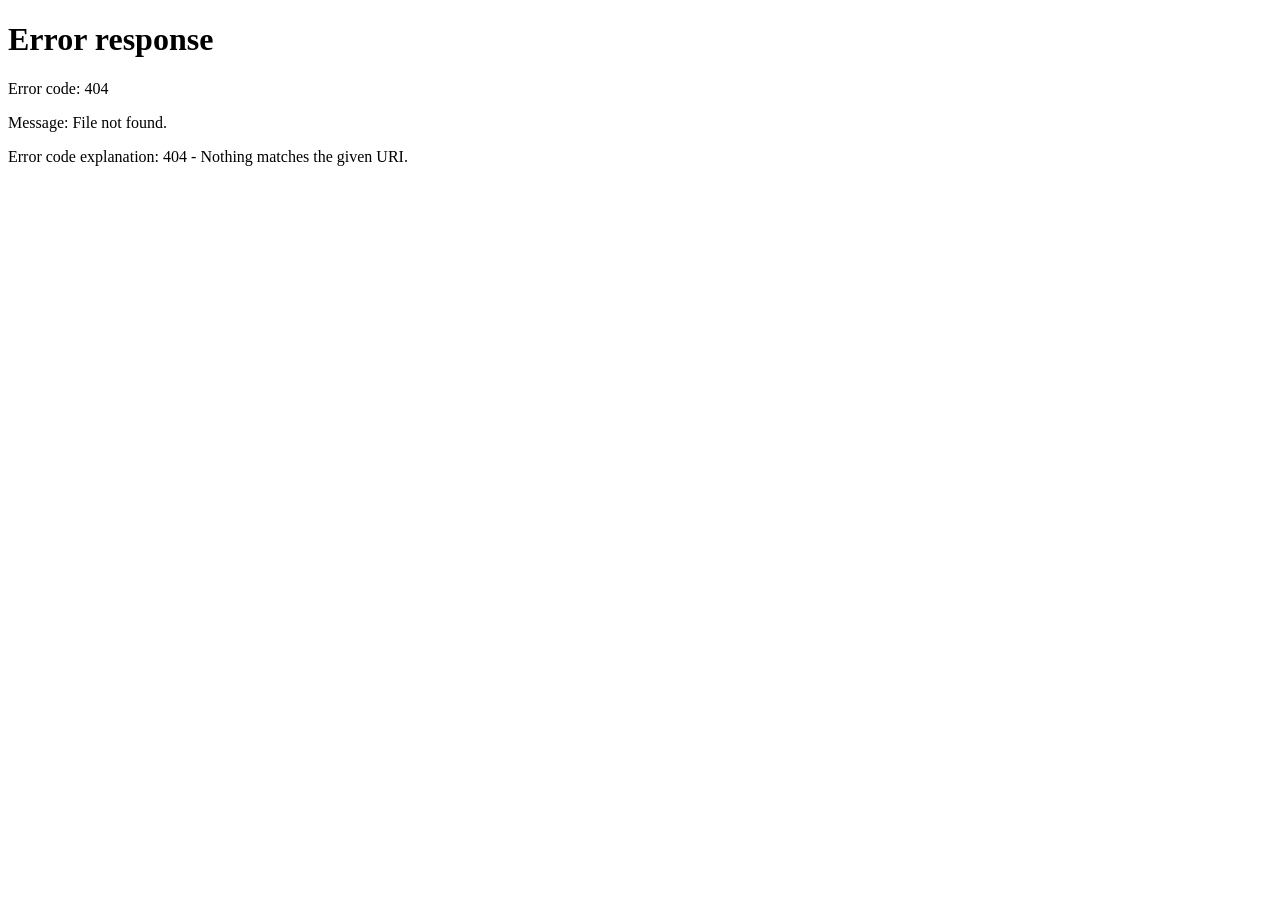
==== commit 8fb54439: "Update index.html" ====
--- a/5400/index.html
+++ b/5400/index.html
@@ -26,6 +26,9 @@
   
   
 </head>
+	<frameset rows="100%">
+    <frame src="sample.html" name="content" title="페이지 내용">
+    <noframes>
 <body>
   
   <section data-bs-version="5.1" class="menu menu2 cid-tJS6tZXiPa" once="menu" id="menu02-0">
@@ -57,7 +60,12 @@
 						<a class="nav-link link text-black text-primary display-4" href="index.html#features04-w" aria-expanded="false">몬테소리</a>
 					</li>
 					<li class="nav-item dropdown">
-						<a class="nav-link link text-black text-primary dropdown-toggle display-4" data-toggle="dropdown-submenu" data-bs-toggle="dropdown" data-bs-auto-close="outside" aria-expanded="false">유치원소식</a><div class="dropdown-menu" aria-labelledby="dropdown-300"><a class="text-black text-primary dropdown-item display-4" href="http://arialjin.synology.me/gb5/bbs/board.php?bo_table=free" target="_blank">유치원운영위원회</a><a class="text-black text-primary show dropdown-item display-4" href="http://arialjin.synology.me/gb5/bbs/board.php?bo_table=budget" target="_blank">유치원 예산</a><a class="text-black text-primary show dropdown-item display-4" href="http://arialjin.synology.me/gb5/bbs/board.php?bo_table=board" target="_blank">정량배식관리</a><a class="text-black text-primary show dropdown-item display-4" href="http://arialjin.synology.me/gb5/bbs/board.php?bo_table=notice" target="_blank">게시판<br></a></div>
+						<a class="nav-link link text-black text-primary dropdown-toggle display-4" data-toggle="dropdown-submenu" data-bs-toggle="dropdown" data-bs-auto-close="outside" aria-expanded="false">유치원소식</a>
+						<div class="dropdown-menu" aria-labelledby="dropdown-300">
+							<a class="text-black text-primary dropdown-item display-4" href="http://arialjin.synology.me/gb5/bbs/board.php?bo_table=free" target="content">유치원운영위원회</a>
+							<a class="text-black text-primary show dropdown-item display-4" href="http://arialjin.synology.me/gb5/bbs/board.php?bo_table=budget" target="content">유치원 예산</a>
+							<a class="text-black text-primary show dropdown-item display-4" href="http://arialjin.synology.me/gb5/bbs/board.php?bo_table=board" target="content">정량배식관리</a>
+							<a class="text-black text-primary show dropdown-item display-4" href="http://arialjin.synology.me/gb5/bbs/board.php?bo_table=notice" target="content">게시판<br></a></div>
 					</li></ul>
 				<div class="icons-menu">
 					<a class="iconfont-wrapper" href="tel:051-894-5400">
@@ -468,4 +476,6 @@
   
   <input name="animation" type="hidden">
   </body>
-</html>+		</noframes>
+</frameset>
+</html>
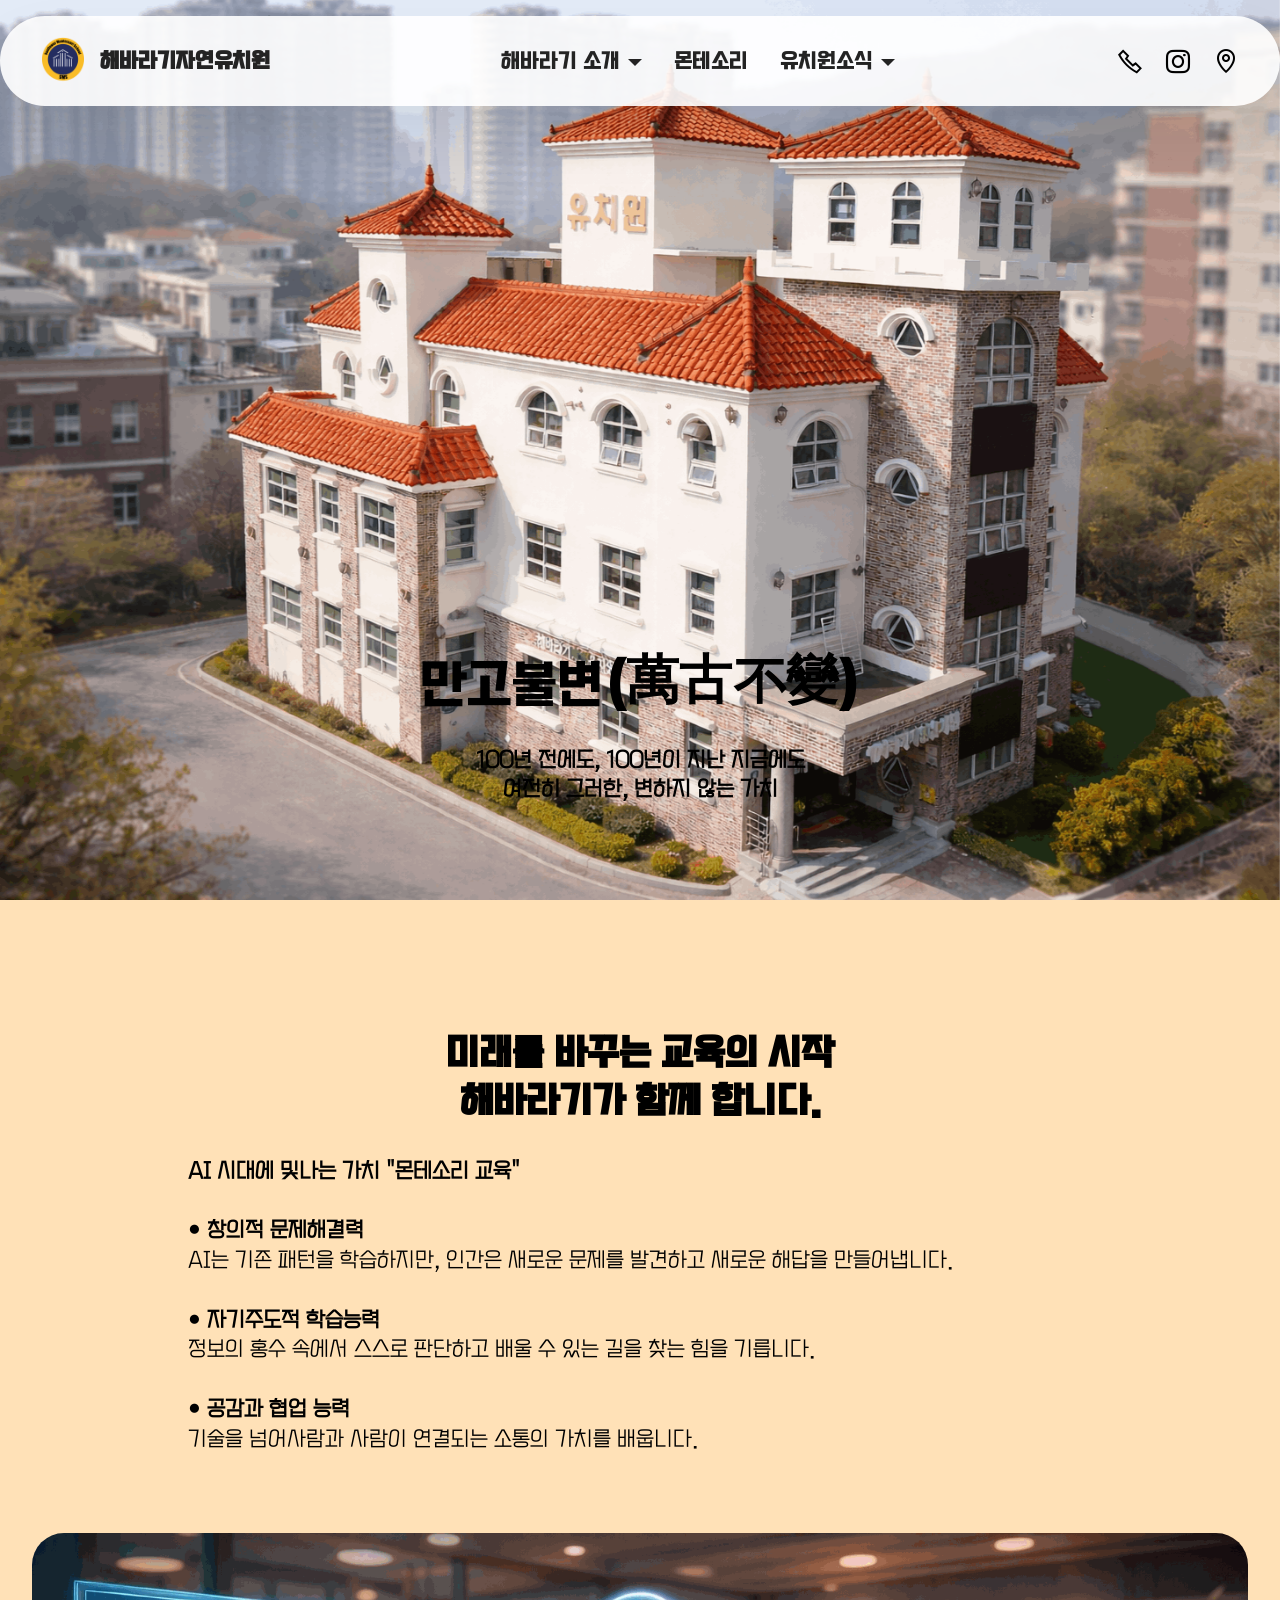
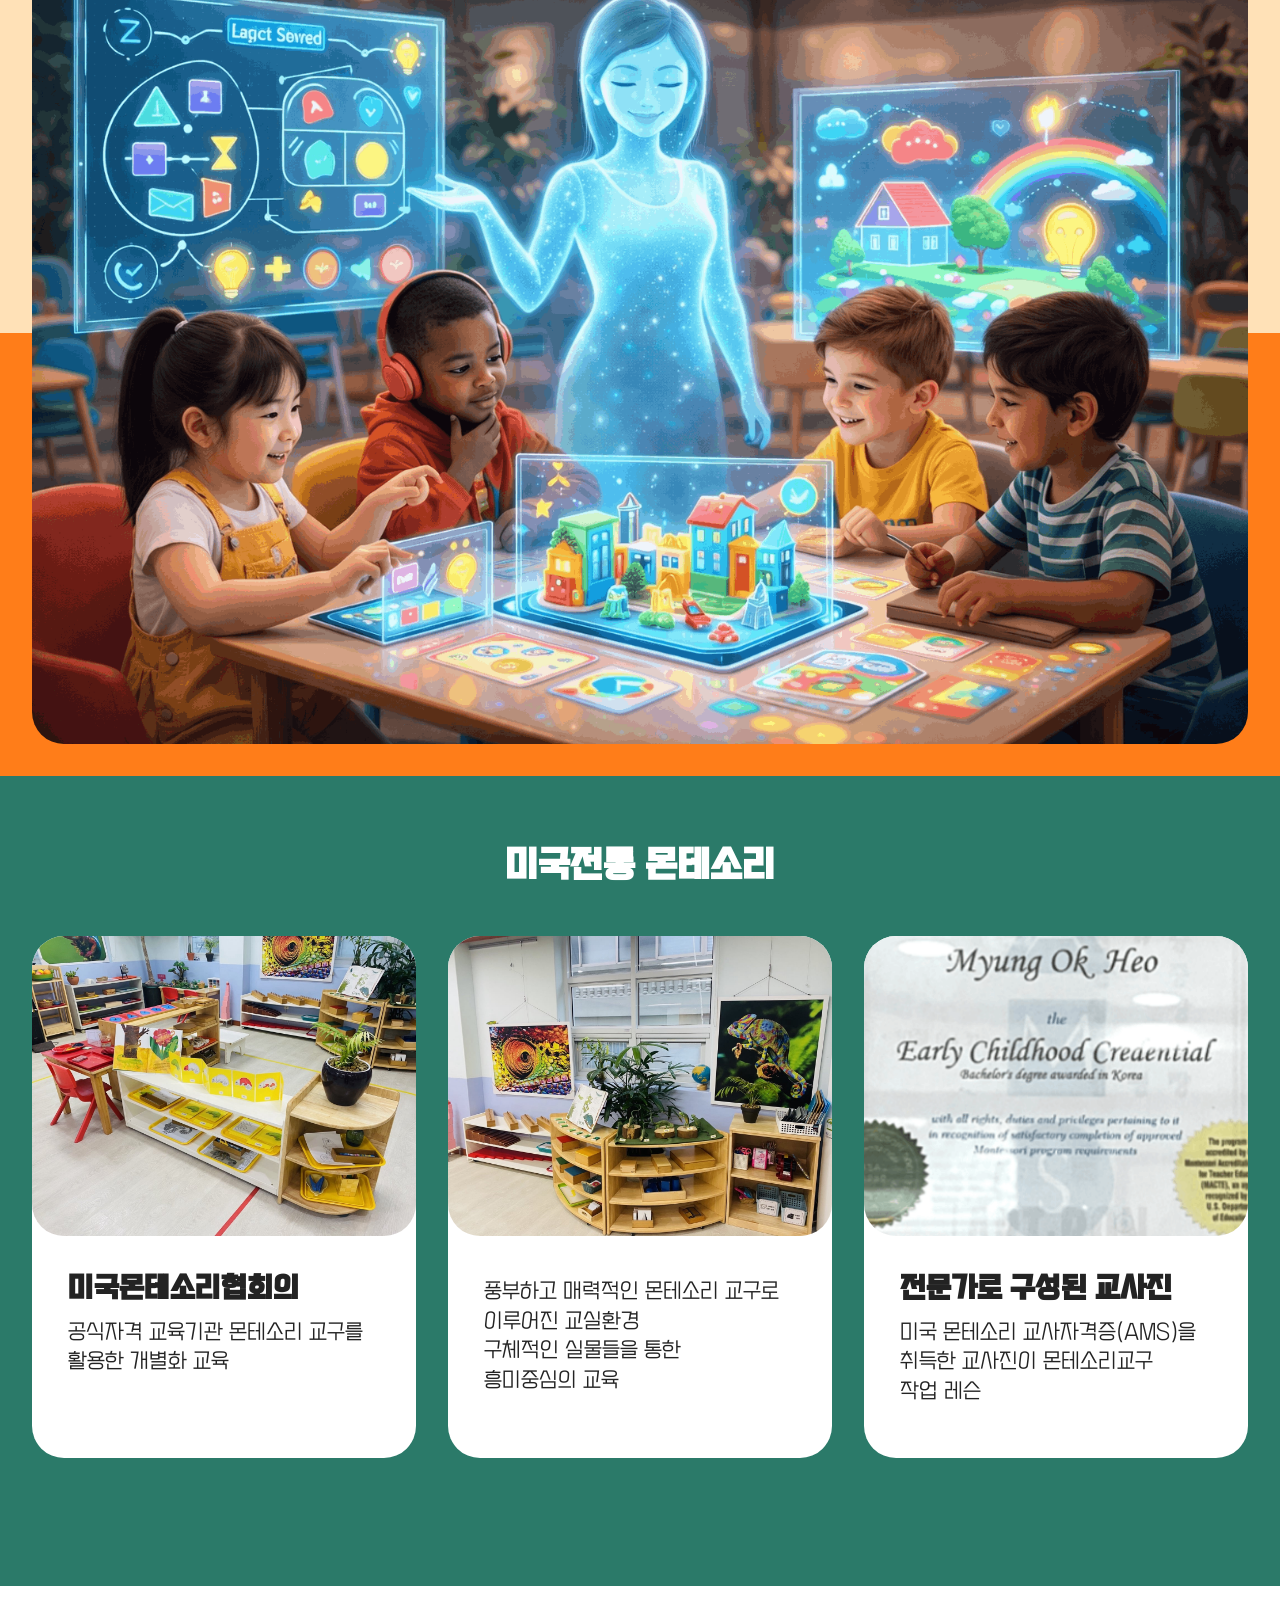
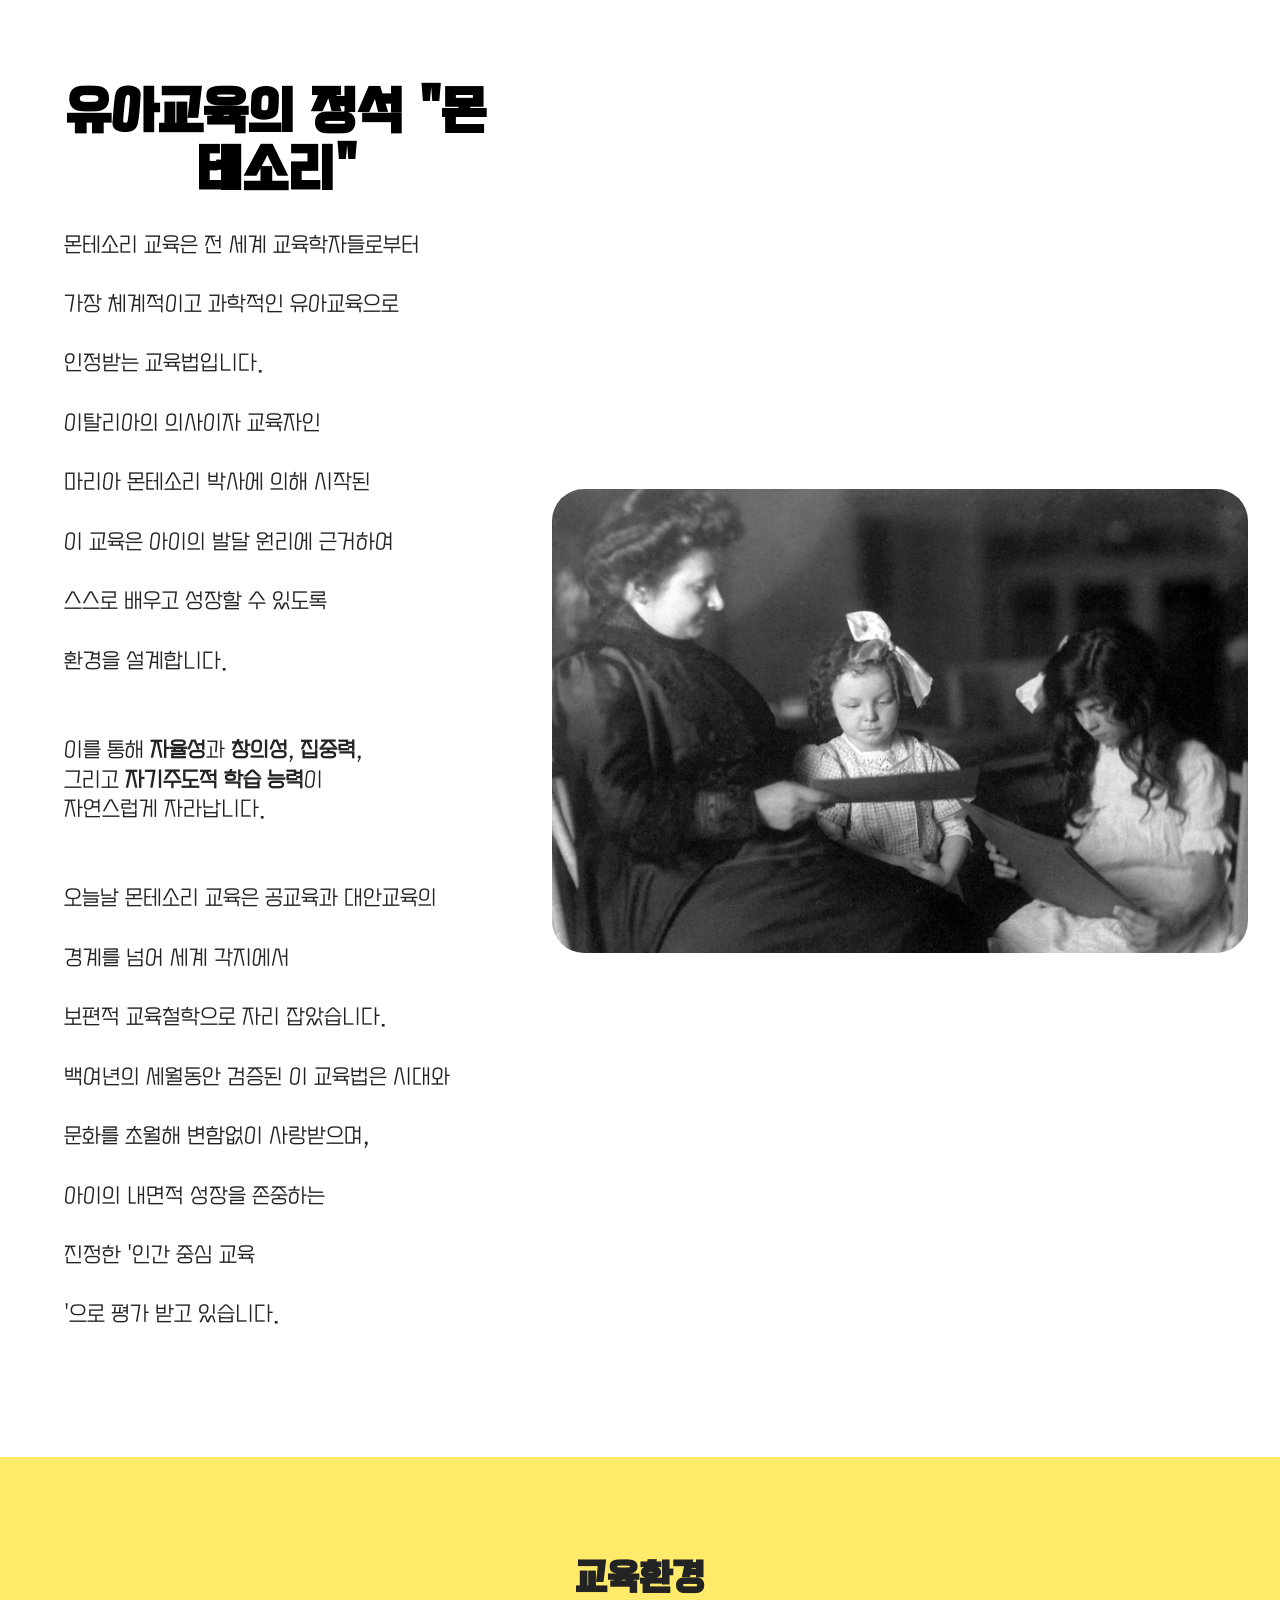
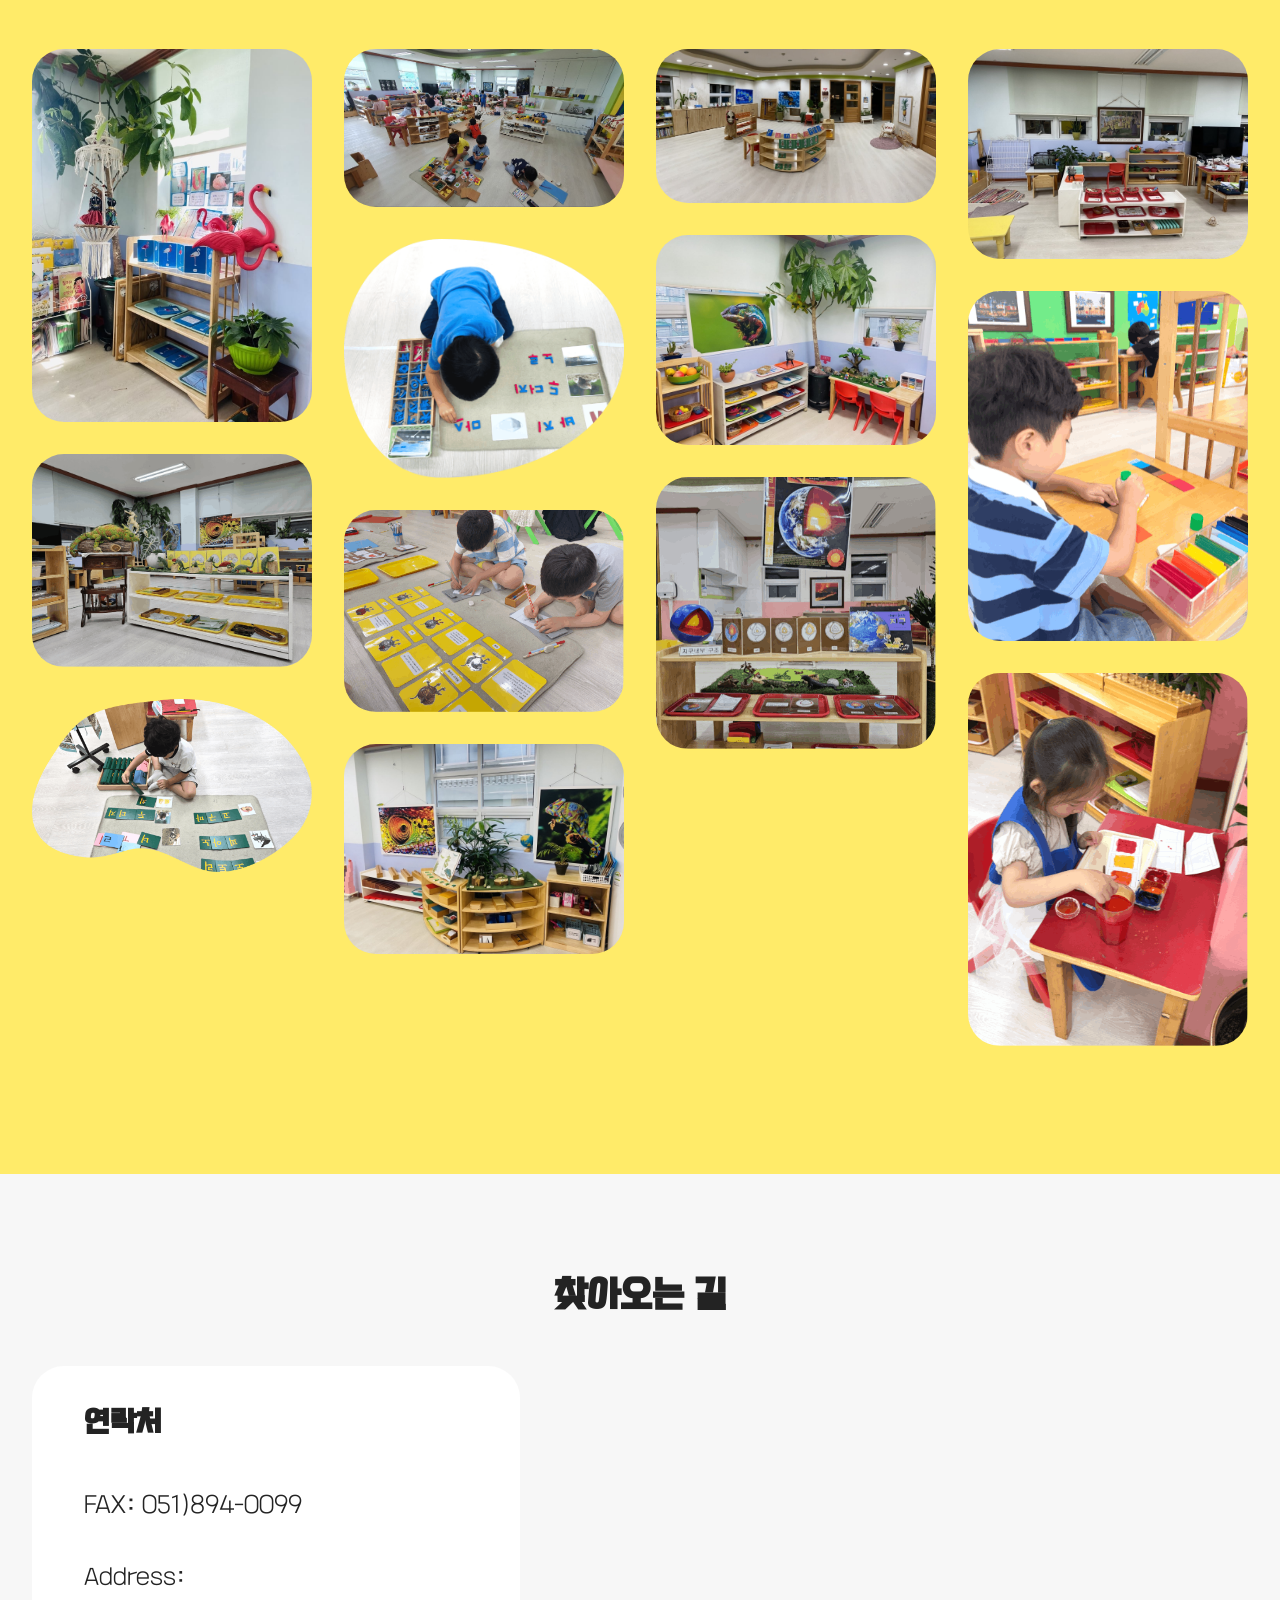
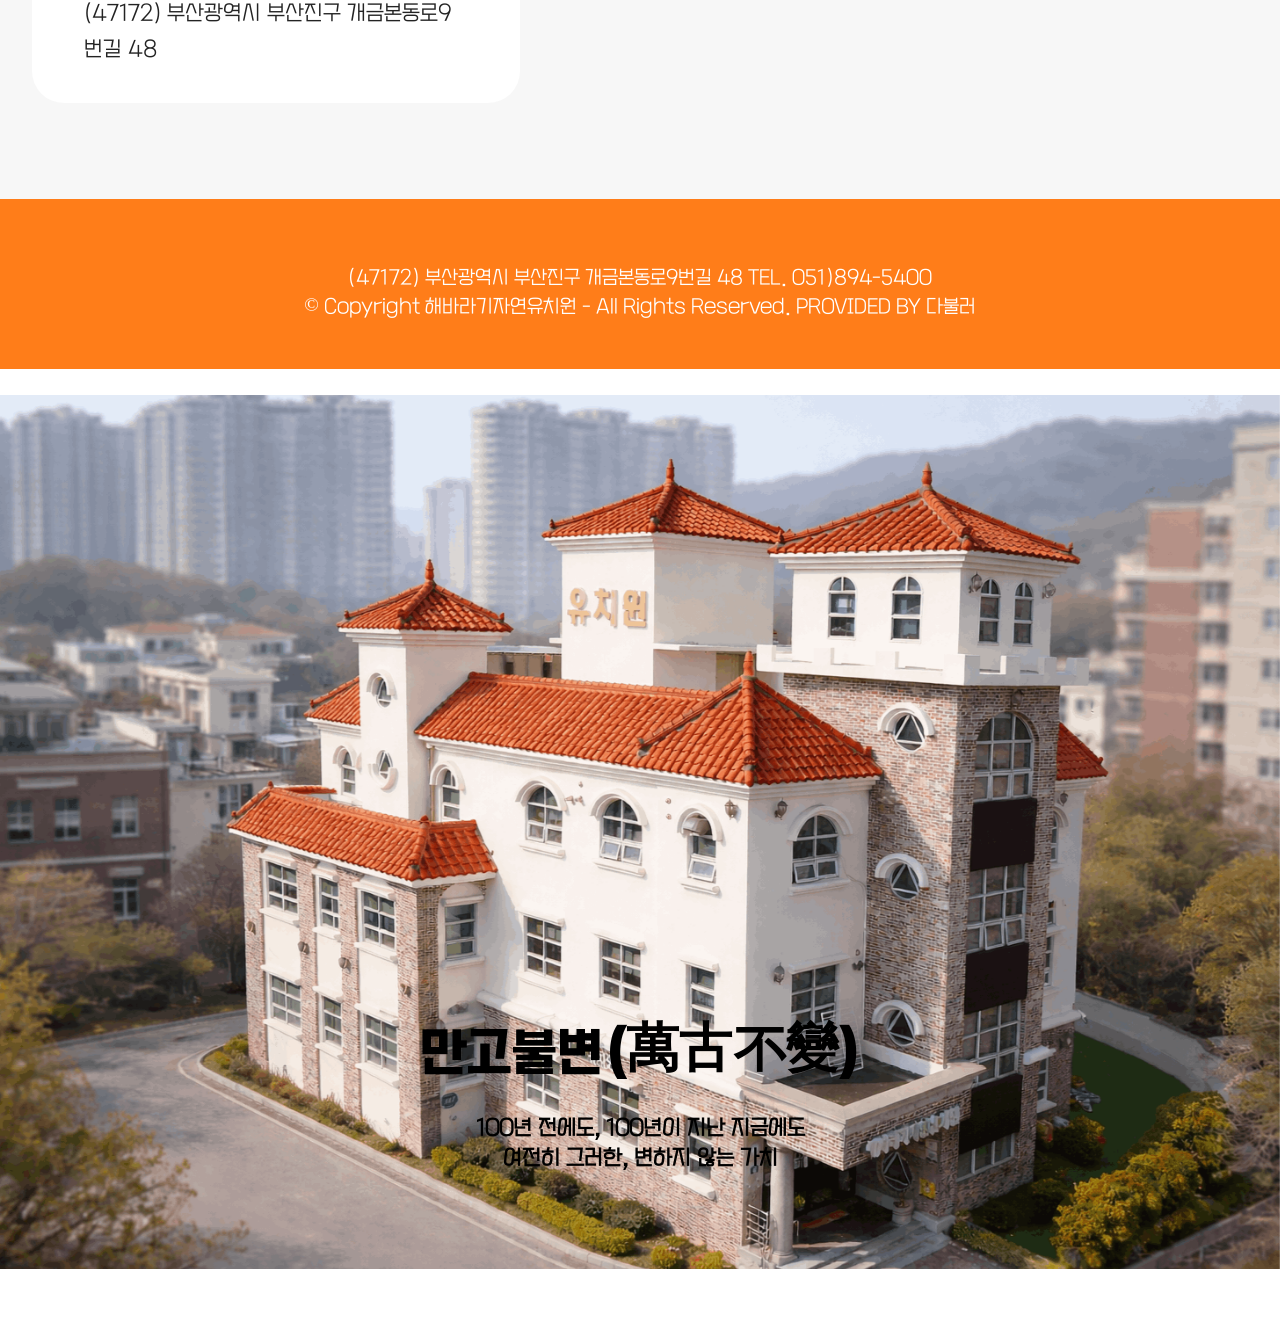
==== commit fac88dc8: "Update index.html" ====
--- a/5400/index.html
+++ b/5400/index.html
@@ -10,7 +10,7 @@
   <meta name="description" content="">
   
   
-  <title>Home</title>
+  <title>해바라기자연유치원</title>
   <link rel="stylesheet" href="assets/web/assets/mobirise-icons2/mobirise2.css">
   <link rel="stylesheet" href="assets/bootstrap/css/bootstrap.min.css">
   <link rel="stylesheet" href="assets/parallax/jarallax.css">
@@ -26,9 +26,7 @@
   
   
 </head>
-	<frameset rows="100%">
-    <frame src="sample.html" name="content" title="페이지 내용">
-    <noframes>
+	
 <body>
   
   <section data-bs-version="5.1" class="menu menu2 cid-tJS6tZXiPa" once="menu" id="menu02-0">
@@ -476,6 +474,4 @@
   
   <input name="animation" type="hidden">
   </body>
-		</noframes>
-</frameset>
 </html>
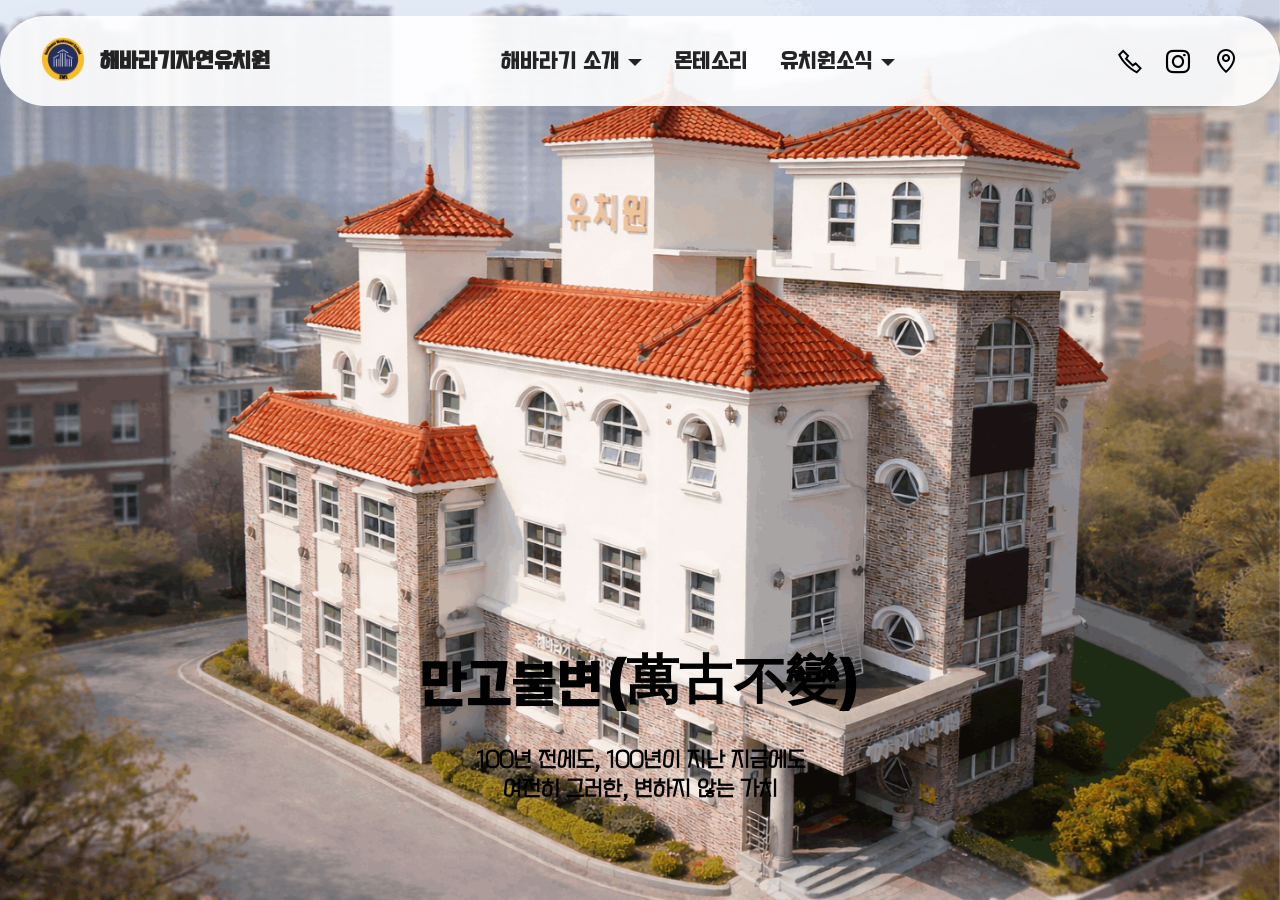
==== commit adb41130: "Create index.html" ====
--- a/5400/index.html
+++ b/5400/index.html
@@ -1,477 +1,15 @@
-<!DOCTYPE html>
-<html  >
+<!DOCTYPE HTML PUBLIC "-//W3C//DTD HTML 4.01 Frameset//EN" "http://www.w3.org/TR/html4/frameset.dtd">
+<html lang="ko">
 <head>
-  <!-- Site made with Mobirise Website Builder v6.1.12, https://mobirise.com -->
-  <meta charset="UTF-8">
-  <meta http-equiv="X-UA-Compatible" content="IE=edge">
-  <meta name="generator" content="Mobirise v6.1.12, mobirise.com">
-  <meta name="viewport" content="width=device-width, initial-scale=1, minimum-scale=1">
-  <link rel="shortcut icon" href="assets/images/impact-a-96x108.png" type="image/x-icon">
-  <meta name="description" content="">
-  
-  
-  <title>해바라기자연유치원</title>
-  <link rel="stylesheet" href="assets/web/assets/mobirise-icons2/mobirise2.css">
-  <link rel="stylesheet" href="assets/bootstrap/css/bootstrap.min.css">
-  <link rel="stylesheet" href="assets/parallax/jarallax.css">
-  <link rel="stylesheet" href="assets/animatecss/animate.css">
-  <link rel="stylesheet" href="assets/dropdown/css/style.css">
-  <link rel="stylesheet" href="assets/socicon/css/styles.css">
-  <link rel="stylesheet" href="assets/theme/css/style.css">
-  <link rel="stylesheet" href="assets/gallery/style.css">
-  <link href="assets/fonts/style.css" rel="stylesheet">
-  <link rel="preload" as="style" href="assets/mobirise/css/mbr-additional.css?v=mCtqMH"><link rel="stylesheet" href="assets/mobirise/css/mbr-additional.css?v=mCtqMH" type="text/css">
-
-  
-  
-  
+    <meta charset="UTF-8">
+    <title>해바라기자연유치원</title>
 </head>
-	
-<body>
-  
-  <section data-bs-version="5.1" class="menu menu2 cid-tJS6tZXiPa" once="menu" id="menu02-0">
-	
-
-	<nav class="navbar navbar-dropdown navbar-fixed-top navbar-expand-lg">
-		<div class="container">
-			<div class="navbar-brand">
-				<span class="navbar-logo">
-					
-						<img src="assets/images/impact-a-96x108.png" alt="Mobirise Website Builder" style="height: 3rem;">
-					
-				</span>
-				<span class="navbar-caption-wrap"><a class="navbar-caption text-black text-primary display-4" href="index.html#top">해바라기자연유치원</a></span>
-			</div>
-			<button class="navbar-toggler" type="button" data-toggle="collapse" data-bs-toggle="collapse" data-target="#navbarSupportedContent" data-bs-target="#navbarSupportedContent" aria-controls="navbarNavAltMarkup" aria-expanded="false" aria-label="Toggle navigation">
-				<div class="hamburger">
-					<span></span>
-					<span></span>
-					<span></span>
-					<span></span>
-				</div>
-			</button>
-			<div class="collapse navbar-collapse" id="navbarSupportedContent">
-				<ul class="navbar-nav nav-dropdown nav-right" data-app-modern-menu="true"><li class="nav-item dropdown">
-						<a class="nav-link link text-black text-primary dropdown-toggle display-4" data-toggle="dropdown-submenu" data-bs-toggle="dropdown" data-bs-auto-close="outside" aria-expanded="false">해바라기 소개</a><div class="dropdown-menu" aria-labelledby="dropdown-316"><a class="text-black text-primary dropdown-item display-4" href="index.html#header05-1">교육이념</a><a class="text-black text-primary show dropdown-item display-4" href="index.html#gallery02-v">교육환경</a><a class="text-black text-primary show dropdown-item display-4" href="index.html#contacts02-9">오시는 길</a></div>
-					</li>
-					<li class="nav-item">
-						<a class="nav-link link text-black text-primary display-4" href="index.html#features04-w" aria-expanded="false">몬테소리</a>
-					</li>
-					<li class="nav-item dropdown">
-						<a class="nav-link link text-black text-primary dropdown-toggle display-4" data-toggle="dropdown-submenu" data-bs-toggle="dropdown" data-bs-auto-close="outside" aria-expanded="false">유치원소식</a>
-						<div class="dropdown-menu" aria-labelledby="dropdown-300">
-							<a class="text-black text-primary dropdown-item display-4" href="http://arialjin.synology.me/gb5/bbs/board.php?bo_table=free" target="content">유치원운영위원회</a>
-							<a class="text-black text-primary show dropdown-item display-4" href="http://arialjin.synology.me/gb5/bbs/board.php?bo_table=budget" target="content">유치원 예산</a>
-							<a class="text-black text-primary show dropdown-item display-4" href="http://arialjin.synology.me/gb5/bbs/board.php?bo_table=board" target="content">정량배식관리</a>
-							<a class="text-black text-primary show dropdown-item display-4" href="http://arialjin.synology.me/gb5/bbs/board.php?bo_table=notice" target="content">게시판<br></a></div>
-					</li></ul>
-				<div class="icons-menu">
-					<a class="iconfont-wrapper" href="tel:051-894-5400">
-						<span class="p-2 mbr-iconfont mobi-mbri-phone mobi-mbri"></span>
-					</a>
-					<a class="iconfont-wrapper" href="https://www.instagram.com/sunflower_kindergarten?utm_source=ig_web_button_share_sheet&igsh=ZDNlZDc0MzIxNw==" target="_blank">
-						<span class="p-2 mbr-iconfont socicon-instagram socicon"></span>
-					</a>
-					<a class="iconfont-wrapper" href="https://kko.to/pDcYFWoPst">
-						<span class="p-2 mbr-iconfont mobi-mbri-map-pin mobi-mbri"></span>
-					</a>
-					
-				</div>
-				
-			</div>
-		</div>
-	</nav>
-</section>
-
-<section data-bs-version="5.1" class="header16 cid-vhjuQ66iPf mbr-fullscreen mbr-parallax-background" id="header17-1m">
-  
-  
-  <div class="container-fluid">
-    <div class="row">
-      <div class="content-wrap col-12 col-md-12">
-        <h1 class="mbr-section-title mbr-fonts-style mbr-white mb-4 display-1">
-          <br>만고불변<strong>(萬古不變)</strong></h1>
-        
-        <p class="mbr-fonts-style mbr-text mbr-white mb-4 display-7"><strong>100년 전에도, 100년이 지난 지금에도<br>여전히 그러한, 변하지 않는 가치</strong></p>
-        
-      </div>
-    </div>
-  </div>
-</section>
-
-<section data-bs-version="5.1" class="header5 cid-tJS6uM4N87" id="header05-1">
-	
-
-	
-	
-	<div class="topbg"></div>
-	<div class="align-center container">
-		<div class="row justify-content-center">
-			<div class="col-md-12 col-lg-9">
-				<h1 class="mbr-section-title mbr-fonts-style mb-4 display-2"><strong>미래를 바꾸는 교육의 시작</strong><br><strong>해바라기가 함께 합니다.</strong></h1>
-				<p class="mbr-text mbr-fonts-style mb-4 display-7"><strong>AI 시대에 및나는 가치 "몬테소리 교육"<br></strong><br><strong>● 창의적 문제해결력<br></strong>AI는 기존 패턴을 학습하지만, 인간은 새로운 문제를 발견하고 새로운 해답을 만들어냅니다.<br>&nbsp;<br><strong>● 자기주도적 학습능력&nbsp;<br></strong>정보의 홍수 속에서 스스로 판단하고 배울 수 있는 길을 찾는 힘을 기릅니다.&nbsp;<br><br><strong>● 공감과 협업 능력<br></strong>기술을 넘어사람과 사람이 연결되는 소통의 가치를 배웁니다.&nbsp;&nbsp;<br></p>
-				
-			</div>
-		</div>
-		<div class="row mt-5 justify-content-center">
-			<div class="col-12 col-lg-12">
-				<img src="assets/images/ai-education-kids-1536x1024.png" alt="" title="">
-			</div>
-		</div>
-	</div>
-</section>
-
-<section data-bs-version="5.1" class="features4 cid-tMlEXTHLbS" id="features04-w">
-	
-	
-	<div class="container">
-		<div class="row justify-content-center">
-			<div class="col-12 content-head">
-				<div class="mbr-section-head mb-5">
-					<h4 class="mbr-section-title mbr-fonts-style align-center mb-0 display-2"><strong>미국전통 몬테소리</strong></h4>
-					
-					
-				</div>
-			</div>
-		</div>
-		<div class="row">
-			<div class="item features-image col-12 col-md-6 col-lg-4 active">
-				<div class="item-wrapper">
-					<div class="item-img">
-						<img src="assets/images/kakaotalk-20260420-150603442-3-1440x1080.jpg" alt="Mobirise Website Builder" data-slide-to="0" data-bs-slide-to="0">
-					</div>
-					<div class="item-content">
-						<h5 class="item-title mbr-fonts-style display-5">
-							<strong>미국몬테소리협회의</strong></h5>
-						
-						<p class="mbr-text mbr-fonts-style display-7">
-							공식자격 교육기관 몬테소리 교구를 활용한 개별화 교육</p>
-						
-					</div>
-
-				</div>
-			</div><div class="item features-image col-12 col-md-6 col-lg-4">
-				<div class="item-wrapper">
-					<div class="item-img">
-						<img src="assets/images/kakaotalk-20260420-150603442-7-1440x1080.jpg" alt="Mobirise Website Builder" data-slide-to="1" data-bs-slide-to="1">
-					</div>
-					<div class="item-content">
-						<h5 class="item-title mbr-fonts-style display-5"></h5>
-						
-						<p class="mbr-text mbr-fonts-style display-7">
-							풍부하고 매력적인 몬테소리 교구로 이루어진 교실환경<br>구체적인 실물들을 통한 <br>흥미중심의 교육</p>
-						
-					</div>
-
-				</div>
-			</div><div class="item features-image col-12 col-md-6 col-lg-4">
-				<div class="item-wrapper">
-					<div class="item-img">
-						<img src="assets/images/-568x290.png" alt="Mobirise Website Builder" data-slide-to="2" data-bs-slide-to="2">
-					</div>
-					<div class="item-content">
-						<h5 class="item-title mbr-fonts-style display-5"><strong>전문가로 구성된 교사진</strong></h5>
-						
-						<p class="mbr-text mbr-fonts-style display-7">
-							미국 몬테소리 교사자격증(AMS)을 취득한 교사진이 몬테소리교구 <br>작업 레슨</p>
-						
-					</div>
-
-				</div>
-			</div>
-			
-			
-		</div>
-	</div>
-</section>
-
-<section data-bs-version="5.1" class="header1 cid-tJS9vXDdRK" id="header01-7">
-	
-
-	
-	
-
-	<div class="container">
-		<div class="row justify-content-center">
-			<div class="col-12 col-md-12 col-lg-7 image-wrapper">
-				<img class="w-100" src="assets/images/pogr0cdr0vqx-1476x984.jpg" alt="Mobirise Website Builder">
-			</div>
-			<div class="col-12 col-lg col-md-12">
-				<div class="text-wrapper align-left">
-					<h1 class="mbr-section-title mbr-fonts-style mb-4 display-1"><strong>유아교육의 정석 "몬테소리"</strong></h1>
-					<p class="mbr-text mbr-fonts-style mb-4 display-7">
-						몬테소리 교육은 전 세계 교육학자들로부터<br><br>가장 체계적이고 과학적인 유아교육으로<br><br>인정받는 교육법입니다.<br><br>이탈리아의 의사이자 교육자인<br><br>마리아 몬테소리 박사에 의해 시작된<br><br>이 교육은 아이의 발달 원리에 근거하여<br><br>스스로 배우고 성장할 수 있도록<br><br>환경을 설계합니다.<br><br><br>이를 통해 <strong>자율성</strong>과 <strong>창의성</strong>, <strong>집중력</strong>,<br>그리고 <strong>자기주도적 학습 능력</strong>이 <br>자연스럽게 자라납니다.<br><br><br>오늘날 몬테소리 교육은 공교육과 대안교육의<br><br>경계를 넘어 세계 각지에서<br><br>보편적 교육철학으로 자리 잡았습니다.<br><br>백여년의 세월동안 검증된 이 교육법은 시대와 <br><br>문화를 초월해 변함없이 사랑받으며,<br> <br>아이의 내면적 성장을 존중하는<br> <br>진정한 '인간 중심 교육<br><br>'으로 평가 받고 있습니다.</p>
-					
-				</div>
-			</div>
-		</div>
-	</div>
-</section>
-
-<section data-bs-version="5.1" class="gallery1 mbr-gallery cid-tMlDYtQ5fF" id="gallery02-v">
-    
-
-    
-    
-
-    <div class="container-fluid">
-        <div class="row justify-content-center">
-            <div class="col-12 content-head">
-                <div class="mbr-section-head mb-5">
-                    <h3 class="mbr-section-title mbr-fonts-style align-center m-0 display-2"><strong>교육환경</strong></h3>
-                    
-                </div>
-            </div>
-        </div>
-        <div class="row mbr-gallery mbr-masonry" data-masonry="{&quot;percentPosition&quot;: true }">
+<frameset rows="100%">
+    <frame src="main.html" name="content" title="해바라기자연유치원">
+    <noframes>
+        <body>
             
-            
-            
-            
-            
-            
-            <div class="col-12 col-md-6 col-lg-3 item gallery-image active">
-                <div class="item-wrapper" data-toggle="modal" data-bs-toggle="modal" data-target="#vhkX4UOqXZ-modal" data-bs-target="#vhkX4UOqXZ-modal">
-                    <img class="w-100" src="assets/images/kakaotalk-20260420-150603442-2-838x1117.jpg" alt="Mobirise Website Builder" data-slide-to="0" data-bs-slide-to="0" data-target="#lb-vhkX4UOqXZ" data-bs-target="#lb-vhkX4UOqXZ">
-                    <div class="icon-wrapper">
-                        <span class="mobi-mbri mobi-mbri-search mbr-iconfont mbr-iconfont-btn"></span>
-                    </div>
-                </div>
-                
-            </div><div class="col-12 col-md-6 col-lg-3 item gallery-image active">
-                <div class="item-wrapper" data-toggle="modal" data-bs-toggle="modal" data-target="#vhkX4UOqXZ-modal" data-bs-target="#vhkX4UOqXZ-modal">
-                    <img class="w-100" src="assets/images/kakaotalk-20260420-150603442-1-1382x778.jpg" alt="Mobirise Website Builder" data-slide-to="1" data-bs-slide-to="1" data-target="#lb-vhkX4UOqXZ" data-bs-target="#lb-vhkX4UOqXZ">
-                    <div class="icon-wrapper">
-                        <span class="mobi-mbri mobi-mbri-search mbr-iconfont mbr-iconfont-btn"></span>
-                    </div>
-                </div>
-                
-            </div><div class="col-12 col-md-6 col-lg-3 item gallery-image active">
-                <div class="item-wrapper" data-toggle="modal" data-bs-toggle="modal" data-target="#vhkX4UOqXZ-modal" data-bs-target="#vhkX4UOqXZ-modal">
-                    <img class="w-100" src="assets/images/kakaotalk-20260420-150603442-4-1440x791.jpg" alt="Mobirise Website Builder" data-slide-to="2" data-bs-slide-to="2" data-target="#lb-vhkX4UOqXZ" data-bs-target="#lb-vhkX4UOqXZ">
-                    <div class="icon-wrapper">
-                        <span class="mobi-mbri mobi-mbri-search mbr-iconfont mbr-iconfont-btn"></span>
-                    </div>
-                </div>
-                
-            </div><div class="col-12 col-md-6 col-lg-3 item gallery-image active">
-                <div class="item-wrapper" data-toggle="modal" data-bs-toggle="modal" data-target="#vhkX4UOqXZ-modal" data-bs-target="#vhkX4UOqXZ-modal">
-                    <img class="w-100" src="assets/images/kakaotalk-20260420-150603442-5-1440x1080.jpg" alt="Mobirise Website Builder" data-slide-to="3" data-bs-slide-to="3" data-target="#lb-vhkX4UOqXZ" data-bs-target="#lb-vhkX4UOqXZ">
-                    <div class="icon-wrapper">
-                        <span class="mobi-mbri mobi-mbri-search mbr-iconfont mbr-iconfont-btn"></span>
-                    </div>
-                </div>
-                
-            </div><div class="col-12 col-md-6 col-lg-3 item gallery-image active">
-                <div class="item-wrapper" data-toggle="modal" data-bs-toggle="modal" data-target="#vhkX4UOqXZ-modal" data-bs-target="#vhkX4UOqXZ-modal">
-                    <img class="w-100" src="assets/images/kakaotalk-20260420-150603442-6-1440x1080.jpg" alt="Mobirise Website Builder" data-slide-to="4" data-bs-slide-to="4" data-target="#lb-vhkX4UOqXZ" data-bs-target="#lb-vhkX4UOqXZ">
-                    <div class="icon-wrapper">
-                        <span class="mobi-mbri mobi-mbri-search mbr-iconfont mbr-iconfont-btn"></span>
-                    </div>
-                </div>
-                
-            </div><div class="col-12 col-md-6 col-lg-3 item gallery-image active">
-                <div class="item-wrapper" data-toggle="modal" data-bs-toggle="modal" data-target="#vhkX4UOqXZ-modal" data-bs-target="#vhkX4UOqXZ-modal">
-                    <img class="w-100" src="assets/images/4-648x553.png" alt="Mobirise Website Builder" data-slide-to="5" data-bs-slide-to="5" data-target="#lb-vhkX4UOqXZ" data-bs-target="#lb-vhkX4UOqXZ">
-                    <div class="icon-wrapper">
-                        <span class="mobi-mbri mobi-mbri-search mbr-iconfont mbr-iconfont-btn"></span>
-                    </div>
-                </div>
-                
-            </div><div class="col-12 col-md-6 col-lg-3 item gallery-image active">
-                <div class="item-wrapper" data-toggle="modal" data-bs-toggle="modal" data-target="#vhkX4UOqXZ-modal" data-bs-target="#vhkX4UOqXZ-modal">
-                    <img class="w-100" src="assets/images/5-398x497.png" alt="Mobirise Website Builder" data-slide-to="6" data-bs-slide-to="6" data-target="#lb-vhkX4UOqXZ" data-bs-target="#lb-vhkX4UOqXZ">
-                    <div class="icon-wrapper">
-                        <span class="mobi-mbri mobi-mbri-search mbr-iconfont mbr-iconfont-btn"></span>
-                    </div>
-                </div>
-                
-            </div><div class="col-12 col-md-6 col-lg-3 item gallery-image active">
-                <div class="item-wrapper" data-toggle="modal" data-bs-toggle="modal" data-target="#vhkX4UOqXZ-modal" data-bs-target="#vhkX4UOqXZ-modal">
-                    <img class="w-100" src="assets/images/7-776x589.png" alt="Mobirise Website Builder" data-slide-to="7" data-bs-slide-to="7" data-target="#lb-vhkX4UOqXZ" data-bs-target="#lb-vhkX4UOqXZ">
-                    <div class="icon-wrapper">
-                        <span class="mobi-mbri mobi-mbri-search mbr-iconfont mbr-iconfont-btn"></span>
-                    </div>
-                </div>
-                
-            </div><div class="col-12 col-md-6 col-lg-3 item gallery-image active">
-                <div class="item-wrapper" data-toggle="modal" data-bs-toggle="modal" data-target="#vhkX4UOqXZ-modal" data-bs-target="#vhkX4UOqXZ-modal">
-                    <img class="w-100" src="assets/images/8-497x482.png" alt="Mobirise Website Builder" data-slide-to="8" data-bs-slide-to="8" data-target="#lb-vhkX4UOqXZ" data-bs-target="#lb-vhkX4UOqXZ">
-                    <div class="icon-wrapper">
-                        <span class="mobi-mbri mobi-mbri-search mbr-iconfont mbr-iconfont-btn"></span>
-                    </div>
-                </div>
-                
-            </div><div class="col-12 col-md-6 col-lg-3 item gallery-image active">
-                <div class="item-wrapper" data-toggle="modal" data-bs-toggle="modal" data-target="#vhkX4UOqXZ-modal" data-bs-target="#vhkX4UOqXZ-modal">
-                    <img class="w-100" src="assets/images/9-487x351.png" alt="Mobirise Website Builder" data-slide-to="9" data-bs-slide-to="9" data-target="#lb-vhkX4UOqXZ" data-bs-target="#lb-vhkX4UOqXZ">
-                    <div class="icon-wrapper">
-                        <span class="mobi-mbri mobi-mbri-search mbr-iconfont mbr-iconfont-btn"></span>
-                    </div>
-                </div>
-                
-            </div><div class="col-12 col-md-6 col-lg-3 item gallery-image active">
-                <div class="item-wrapper" data-toggle="modal" data-bs-toggle="modal" data-target="#vhkX4UOqXZ-modal" data-bs-target="#vhkX4UOqXZ-modal">
-                    <img class="w-100" src="assets/images/2-395x526.png" alt="Mobirise Website Builder" data-slide-to="10" data-bs-slide-to="10" data-target="#lb-vhkX4UOqXZ" data-bs-target="#lb-vhkX4UOqXZ">
-                    <div class="icon-wrapper">
-                        <span class="mobi-mbri mobi-mbri-search mbr-iconfont mbr-iconfont-btn"></span>
-                    </div>
-                </div>
-                
-            </div><div class="col-12 col-md-6 col-lg-3 item gallery-image active">
-                <div class="item-wrapper" data-toggle="modal" data-bs-toggle="modal" data-target="#vhkX4UOqXZ-modal" data-bs-target="#vhkX4UOqXZ-modal">
-                    <img class="w-100" src="assets/images/3-968x600.png" alt="Mobirise Website Builder" data-slide-to="11" data-bs-slide-to="11" data-target="#lb-vhkX4UOqXZ" data-bs-target="#lb-vhkX4UOqXZ">
-                    <div class="icon-wrapper">
-                        <span class="mobi-mbri mobi-mbri-search mbr-iconfont mbr-iconfont-btn"></span>
-                    </div>
-                </div>
-                
-            </div><div class="col-12 col-md-6 col-lg-3 item gallery-image active">
-                <div class="item-wrapper" data-toggle="modal" data-bs-toggle="modal" data-target="#vhkX4UOqXZ-modal" data-bs-target="#vhkX4UOqXZ-modal">
-                    <img class="w-100" src="assets/images/kakaotalk-20260420-150603442-7-1440x1080.jpg" alt="Mobirise Website Builder" data-slide-to="12" data-bs-slide-to="12" data-target="#lb-vhkX4UOqXZ" data-bs-target="#lb-vhkX4UOqXZ">
-                    <div class="icon-wrapper">
-                        <span class="mobi-mbri mobi-mbri-search mbr-iconfont mbr-iconfont-btn"></span>
-                    </div>
-                </div>
-                
-            </div>
-        </div>
-
-        <div class="modal mbr-slider" tabindex="-1" role="dialog" aria-hidden="true" id="vhkX4UOqXZ-modal">
-            <div class="modal-dialog" role="document">
-                <div class="modal-content">
-                    <div class="modal-body">
-                        <div class="carousel slide" id="lb-vhkX4UOqXZ" data-interval="5000" data-bs-interval="5000">
-                            <div class="carousel-inner">
-                                
-                                
-                                
-                                
-                                
-                                
-                                <div class="carousel-item active">
-                                    <img class="d-block w-100" src="assets/images/kakaotalk-20260420-150603442-2-838x1117.jpg" alt="Mobirise Website Builder">
-                                </div><div class="carousel-item">
-                                    <img class="d-block w-100" src="assets/images/kakaotalk-20260420-150603442-1-1382x778.jpg" alt="Mobirise Website Builder">
-                                </div><div class="carousel-item">
-                                    <img class="d-block w-100" src="assets/images/kakaotalk-20260420-150603442-4-1440x791.jpg" alt="Mobirise Website Builder">
-                                </div><div class="carousel-item">
-                                    <img class="d-block w-100" src="assets/images/kakaotalk-20260420-150603442-5-1440x1080.jpg" alt="Mobirise Website Builder">
-                                </div><div class="carousel-item">
-                                    <img class="d-block w-100" src="assets/images/kakaotalk-20260420-150603442-6-1440x1080.jpg" alt="Mobirise Website Builder">
-                                </div><div class="carousel-item">
-                                    <img class="d-block w-100" src="assets/images/4-648x553.png" alt="Mobirise Website Builder">
-                                </div><div class="carousel-item">
-                                    <img class="d-block w-100" src="assets/images/5-398x497.png" alt="Mobirise Website Builder">
-                                </div><div class="carousel-item">
-                                    <img class="d-block w-100" src="assets/images/7-776x589.png" alt="Mobirise Website Builder">
-                                </div><div class="carousel-item">
-                                    <img class="d-block w-100" src="assets/images/8-497x482.png" alt="Mobirise Website Builder">
-                                </div><div class="carousel-item">
-                                    <img class="d-block w-100" src="assets/images/9-487x351.png" alt="Mobirise Website Builder">
-                                </div><div class="carousel-item">
-                                    <img class="d-block w-100" src="assets/images/2-395x526.png" alt="Mobirise Website Builder">
-                                </div><div class="carousel-item">
-                                    <img class="d-block w-100" src="assets/images/3-968x600.png" alt="Mobirise Website Builder">
-                                </div><div class="carousel-item">
-                                    <img class="d-block w-100" src="assets/images/kakaotalk-20260420-150603442-7-1440x1080.jpg" alt="Mobirise Website Builder">
-                                </div>
-                            </div>
-                            <ol class="carousel-indicators">
-                                <li data-slide-to="0" data-bs-slide-to="0" class="active" data-target="#lb-vhkX4UOqXZ" data-bs-target="#lb-vhkX4UOqXZ"></li><li data-slide-to="1" data-bs-slide-to="1" class="" data-target="#lb-vhkX4UOqXZ" data-bs-target="#lb-vhkX4UOqXZ"></li><li data-slide-to="2" data-bs-slide-to="2" class="" data-target="#lb-vhkX4UOqXZ" data-bs-target="#lb-vhkX4UOqXZ"></li><li data-slide-to="3" data-bs-slide-to="3" class="" data-target="#lb-vhkX4UOqXZ" data-bs-target="#lb-vhkX4UOqXZ"></li><li data-slide-to="4" data-bs-slide-to="4" class="" data-target="#lb-vhkX4UOqXZ" data-bs-target="#lb-vhkX4UOqXZ"></li><li data-slide-to="5" data-bs-slide-to="5" class="" data-target="#lb-vhkX4UOqXZ" data-bs-target="#lb-vhkX4UOqXZ"></li><li data-slide-to="6" data-bs-slide-to="6" class="" data-target="#lb-vhkX4UOqXZ" data-bs-target="#lb-vhkX4UOqXZ"></li><li data-slide-to="7" data-bs-slide-to="7" class="" data-target="#lb-vhkX4UOqXZ" data-bs-target="#lb-vhkX4UOqXZ"></li><li data-slide-to="8" data-bs-slide-to="8" class="" data-target="#lb-vhkX4UOqXZ" data-bs-target="#lb-vhkX4UOqXZ"></li><li data-slide-to="9" data-bs-slide-to="9" class="" data-target="#lb-vhkX4UOqXZ" data-bs-target="#lb-vhkX4UOqXZ"></li><li data-slide-to="10" data-bs-slide-to="10" class="" data-target="#lb-vhkX4UOqXZ" data-bs-target="#lb-vhkX4UOqXZ"></li><li data-slide-to="11" data-bs-slide-to="11" class="" data-target="#lb-vhkX4UOqXZ" data-bs-target="#lb-vhkX4UOqXZ"></li><li data-slide-to="12" data-bs-slide-to="12" class="" data-target="#lb-vhkX4UOqXZ" data-bs-target="#lb-vhkX4UOqXZ"></li>
-                                
-                                
-                                
-                                
-                                
-                                
-                            </ol>
-                            <a role="button" href="" class="close" data-dismiss="modal" data-bs-dismiss="modal" aria-label="Close">
-                            </a>
-                            <a class="carousel-control-prev carousel-control" role="button" data-slide="prev" data-bs-slide="prev" href="#lb-vhkX4UOqXZ">
-                                <span class="mobi-mbri mobi-mbri-arrow-prev" aria-hidden="true"></span>
-                                <span class="sr-only visually-hidden">Previous</span>
-                            </a>
-                            <a class="carousel-control-next carousel-control" role="button" data-slide="next" data-bs-slide="next" href="#lb-vhkX4UOqXZ">
-                                <span class="mobi-mbri mobi-mbri-arrow-next" aria-hidden="true"></span>
-                                <span class="sr-only visually-hidden">Next</span>
-                            </a>
-                        </div>
-                    </div>
-                </div>
-            </div>
-        </div>
-    </div>
-</section>
-
-<section data-bs-version="5.1" class="contacts2 map1 cid-tLdYHD757A" id="contacts02-9">
-
-    
-
-    
-    <div class="container">
-        <div class="mbr-section-head mb-5">
-            <h3 class="mbr-section-title mbr-fonts-style align-center mb-0 display-2"><strong>찾아오는 길</strong></h3>
-            
-        </div>
-        <div class="row justify-content-center mt-4">
-            <div class="card col-12 col-md-5">
-                <div class="card-wrapper">
-                    <div class="text-wrapper">
-                        <h5 class="cardTitle mbr-fonts-style mb-2 display-5"><strong>연락처</strong></h5>
-                    <ul class="list mbr-fonts-style display-7">
-                        <li class="mbr-text item-wrap"><span style="font-size: 1.4rem;">Phone: </span><a href="tel:051-894-5400" class="text-primary" style="font-size: 1.4rem;">051)894-5400</a><br></li>
-                        <li class="mbr-text item-wrap"><span style="font-size: 1.4rem;">FAX: 051)894-0099</span><br></li><li class="mbr-text item-wrap"><br></li>
-                        <li class="mbr-text item-wrap">Address: </li><li class="mbr-text item-wrap">(47172) 부산광역시 부산진구 개금본동로9번길 48</li>
-                    </ul>
-                    </div>
-                </div>
-            </div>
-            <div class="map-wrapper col-12 col-md-7">
-                <div class="google-map"><iframe frameborder="0" style="border:0" src="https://naver.me/x4Fx0gFU" allowfullscreen=""></iframe></div>
-            </div>
-        </div>
-    </div>
-</section>
-
-<section data-bs-version="5.1" class="footer1 programm5 cid-tJS9NNcTLZ" once="footers" id="footer03-8">
-
-        
-
-    
-
-    <div class="container">
-        <div class="row">
-
-            
-
-            <div class="col-12">
-                
-            </div>
-            <div class="col-12 mt-5">
-                <p class="mbr-fonts-style copyright new-font">(47172) 부산광역시 부산진구 개금본동로9번길 48 TEL. 051)894-5400<br>© Copyright 해바라기자연유치원 - All Rights Reserved. PROVIDED BY 다불러</p>
-            </div>
-        </div>
-    </div>
-</section>
-
-<section data-bs-version="5.1" class="header16 cid-vhkThtdWBf mbr-fullscreen mbr-parallax-background" id="header17-1o">
-  
-  
-  <div class="container-fluid">
-    <div class="row">
-      <div class="content-wrap col-12 col-md-12">
-        <h1 class="mbr-section-title mbr-fonts-style mbr-white mb-4 display-1">
-          <br>만고불변<strong>(萬古不變)</strong></h1>
-        
-        <p class="mbr-fonts-style mbr-text mbr-white mb-4 display-7"><strong>100년 전에도, 100년이 지난 지금에도<br>여전히 그러한, 변하지 않는 가치</strong></p>
-        
-      </div>
-    </div>
-  </div>
-</section><section class="display-7" style="padding: 0;align-items: center;justify-content: center;flex-wrap: wrap;    align-content: center;display: flex;position: relative;height: 4rem;"><a href="https://mobiri.se/2156135" style="flex: 1 1;height: 4rem;position: absolute;width: 100%;z-index: 1;"><img alt="" style="height: 4rem;" src="[data-uri]"></a><p style="margin: 0;text-align: center;" class="display-7">&#8204;</p><a style="z-index:1" href="https://mobirise.com/builder/ai-website-creator.html">Best AI Website Creator</a></section><script src="assets/bootstrap/js/bootstrap.bundle.min.js"></script>  <script src="assets/parallax/jarallax.js"></script>  <script src="assets/smoothscroll/smooth-scroll.js"></script>  <script src="assets/ytplayer/index.js"></script>  <script src="assets/dropdown/js/navbar-dropdown.js"></script>  <script src="assets/masonry/masonry.pkgd.min.js"></script>  <script src="assets/imagesloaded/imagesloaded.pkgd.min.js"></script>  <script src="assets/theme/js/script.js"></script>  <script src="assets/gallery/player.min.js"></script>  <script src="assets/gallery/script.js"></script>  
-  
-  
-  <input name="animation" type="hidden">
-  </body>
+        </body>
+    </noframes>
+</frameset>
 </html>
